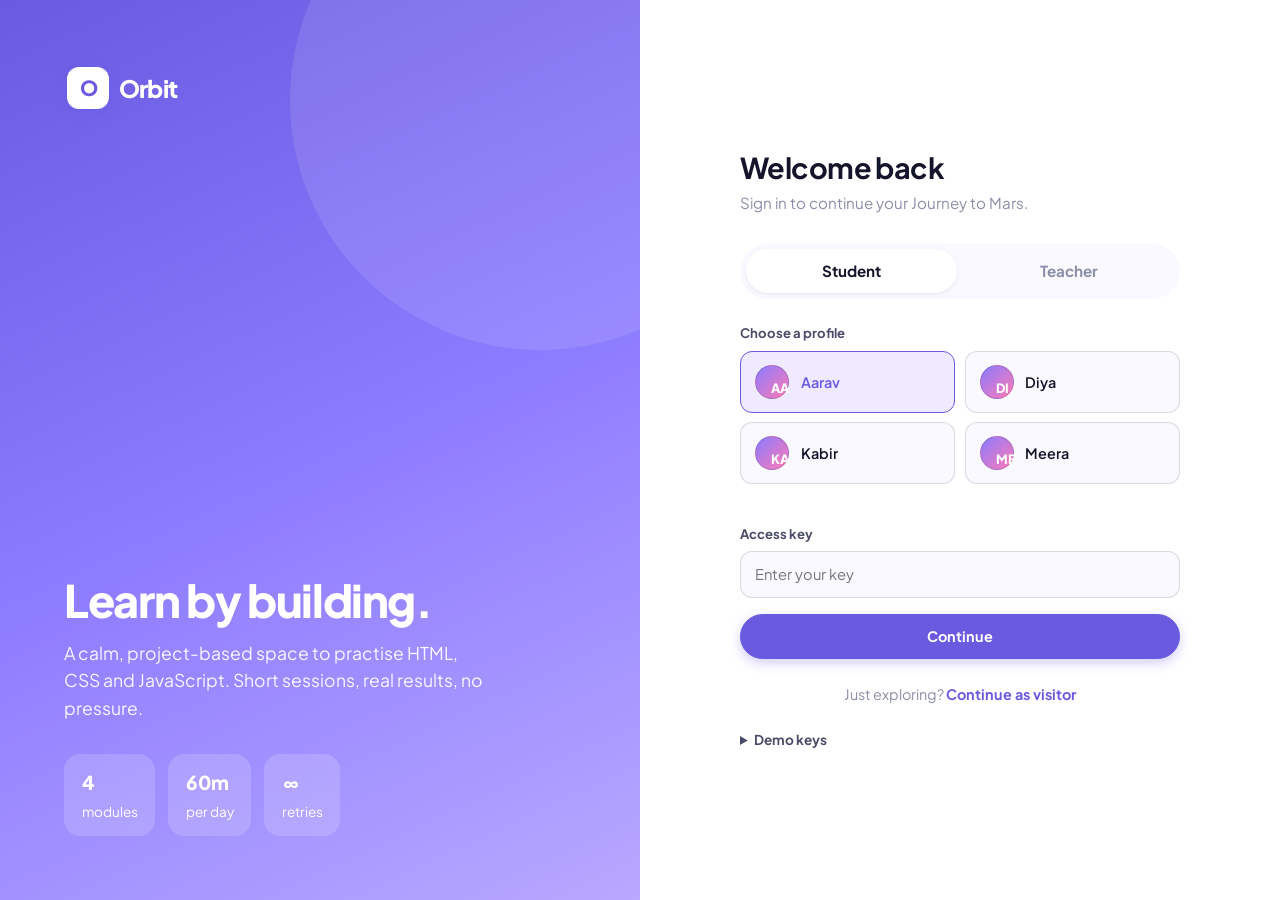
==== index.html @ e73891bc "Initial commit: Orbit learning platform" ====
<!doctype html>
<html lang="en" data-theme="light">
  <head>
    <meta charset="utf-8" />
    <meta name="viewport" content="width=device-width, initial-scale=1" />
    <title>Orbit — Learn &amp; Build Together</title>
    <meta
      name="description"
      content="A calm, project-based space to learn HTML, CSS and JavaScript by building the Journey to Mars page."
    />
    <link rel="preconnect" href="https://fonts.googleapis.com" />
    <link rel="preconnect" href="https://fonts.gstatic.com" crossorigin />
    <link
      href="https://fonts.googleapis.com/css2?family=Plus+Jakarta+Sans:wght@400;500;600;700;800&family=JetBrains+Mono:wght@400;500&display=swap"
      rel="stylesheet"
    />
    <link rel="stylesheet" href="styles.css" />
  </head>
  <body>
    <a class="skip-link" href="#main">Skip to content</a>
    <div id="app"></div>
    <div id="modal-root"></div>
    <div id="toast" class="toast" role="status" aria-live="polite"></div>
    <script src="lessons.js"></script>
    <script src="app.js"></script>
  </body>
</html>
---- styles.css ----
/* =========================================================================
   Orbit — styles.css (Flexbox Layout - Bulletproof)
   ========================================================================= */

:root {
  --bg: #f6f5fb;
  --bg-grad-1: rgba(139, 123, 255, 0.1);
  --bg-grad-2: rgba(53, 214, 196, 0.08);
  --panel: #ffffff;
  --panel-2: #faf9ff;
  --ink: #14152b;
  --ink-soft: #4a4c68;
  --muted: #8b8ea8;
  --line: rgba(20, 21, 43, 0.08);
  --line-2: rgba(20, 21, 43, 0.14);

  --violet: #6a5ae0;
  --violet-2: #8b7bff;
  --violet-soft: #efeaff;
  --teal: #16b3a3;
  --teal-soft: #ddf6f2;
  --pink: #ff7ab6;
  --pink-soft: #ffe4f0;
  --amber: #f5b942;
  --amber-soft: #fff3d8;
  --lime: #c7e45b;
  --lime-soft: #f2fad2;

  --tint-violet: #ece7ff;
  --tint-teal: #d9f6f0;
  --tint-pink: #ffe2ee;
  --tint-amber: #fff0cf;
  --tint-lime: #ecf7c4;

  --radius-lg: 22px;
  --radius: 16px;
  --radius-sm: 12px;
  --radius-pill: 999px;

  --shadow-sm:
    0 1px 2px rgba(20, 21, 43, 0.05), 0 2px 8px rgba(20, 21, 43, 0.04);
  --shadow: 0 6px 20px rgba(20, 21, 43, 0.08), 0 2px 6px rgba(20, 21, 43, 0.04);
  --shadow-lg: 0 24px 48px rgba(20, 21, 43, 0.14);
  --focus: 0 0 0 3px rgba(106, 90, 224, 0.35);

  --font: "Plus Jakarta Sans", system-ui, -apple-system, "Segoe UI", sans-serif;
  --mono: "JetBrains Mono", ui-monospace, Menlo, monospace;
}

[data-theme="dark"] {
  --bg: #0e0f1e;
  --bg-grad-1: rgba(139, 123, 255, 0.12);
  --bg-grad-2: rgba(53, 214, 196, 0.1);
  --panel: #171932;
  --panel-2: #1d1f3d;
  --ink: #f0f1fa;
  --ink-soft: #b8bcd6;
  --muted: #7d81a3;
  --line: rgba(255, 255, 255, 0.08);
  --line-2: rgba(255, 255, 255, 0.14);

  --violet: #8b7bff;
  --violet-2: #a897ff;
  --violet-soft: #2a2658;
  --teal: #35d6c4;
  --teal-soft: #143c37;
  --pink: #ff8fc1;
  --pink-soft: #3d1f33;
  --amber: #ffcc66;
  --amber-soft: #3d3018;
  --lime: #d6ef6a;
  --lime-soft: #2d3a1c;

  --tint-violet: #2a2658;
  --tint-teal: #143c37;
  --tint-pink: #3d1f33;
  --tint-amber: #3d3018;
  --tint-lime: #2d3a1c;

  --shadow-sm: 0 1px 2px rgba(0, 0, 0, 0.25);
  --shadow: 0 8px 24px rgba(0, 0, 0, 0.35);
  --shadow-lg: 0 24px 48px rgba(0, 0, 0, 0.5);
  --focus: 0 0 0 3px rgba(139, 123, 255, 0.45);
}

*,
*::before,
*::after {
  box-sizing: border-box;
}
html,
body {
  height: 100%;
}
body {
  margin: 0;
  font-family: var(--font);
  color: var(--ink);
  background:
    radial-gradient(900px 500px at 0% 0%, var(--bg-grad-1), transparent 60%),
    radial-gradient(
      700px 500px at 100% 100%,
      var(--bg-grad-2),
      transparent 60%
    ),
    var(--bg);
  background-attachment: fixed;
  -webkit-font-smoothing: antialiased;
  font-size: 15px;
  line-height: 1.55;
}
h1,
h2,
h3,
h4 {
  margin: 0;
  letter-spacing: -0.02em;
  line-height: 1.2;
  font-weight: 700;
}
h1 {
  font-size: 1.9rem;
  font-weight: 800;
}
h2 {
  font-size: 1.15rem;
}
h3 {
  font-size: 1rem;
}
p {
  margin: 0;
}
a {
  color: var(--violet);
  text-decoration: none;
}
a:hover {
  text-decoration: underline;
}
button {
  font: inherit;
}
img {
  max-width: 100%;
  display: block;
}
code,
pre {
  font-family: var(--mono);
  font-size: 0.88em;
}

:focus-visible {
  outline: none;
  box-shadow: var(--focus);
  border-radius: 8px;
}
.skip-link {
  position: absolute;
  top: -50px;
  left: 12px;
  padding: 0.5rem 1rem;
  background: var(--panel);
  border-radius: 8px;
  z-index: 200;
}
.skip-link:focus {
  top: 12px;
}

@media (prefers-reduced-motion: reduce) {
  *,
  *::before,
  *::after {
    animation-duration: 0.001ms !important;
    transition-duration: 0.001ms !important;
  }
}

/* ---------------- Layout Core (Flexbox) ---------------- */
.app {
  display: flex;
  height: 100vh;
  width: 100vw;
  overflow: hidden;
}

/* ---------------- Sidebar ---------------- */
.sidebar {
  width: 260px;
  flex-shrink: 0;
  height: 100%;
  padding: 1.4rem 1.2rem;
  background: var(--panel);
  border-right: 1px solid var(--line);
  display: flex;
  flex-direction: column;
  gap: 1.4rem;
  overflow-y: auto;
  z-index: 50;
}
.brand {
  display: flex;
  align-items: center;
  gap: 0.6rem;
  font-weight: 800;
  font-size: 1.25rem;
  letter-spacing: -0.03em;
  color: var(--ink);
  padding: 0.2rem 0.2rem;
}
.brand .logo {
  width: 36px;
  height: 36px;
  border-radius: 12px;
  background: radial-gradient(
    circle at 30% 30%,
    var(--violet-2),
    var(--violet) 70%
  );
  display: grid;
  place-items: center;
  color: #fff;
  font-weight: 800;
  font-size: 1.1rem;
  box-shadow: 0 4px 12px rgba(106, 90, 224, 0.35);
}
.nav {
  display: flex;
  flex-direction: column;
  gap: 0.25rem;
}
.nav a {
  display: flex;
  align-items: center;
  gap: 0.75rem;
  padding: 0.65rem 0.85rem;
  border-radius: var(--radius-sm);
  color: var(--ink-soft);
  font-weight: 600;
  font-size: 0.95rem;
  text-decoration: none;
  transition:
    background 0.12s ease,
    color 0.12s ease;
}
.nav a:hover {
  background: var(--panel-2);
  color: var(--ink);
  text-decoration: none;
}
.nav a[aria-current="page"] {
  background: var(--violet-soft);
  color: var(--violet);
  font-weight: 700;
}
.nav a .ico {
  width: 20px;
  height: 20px;
  flex: none;
  display: grid;
  place-items: center;
}
.nav a .ico svg {
  width: 20px;
  height: 20px;
  stroke: currentColor;
  fill: none;
  stroke-width: 1.8;
  stroke-linecap: round;
  stroke-linejoin: round;
}

.side-spacer {
  flex: 1;
}

.side-promo {
  background: linear-gradient(155deg, var(--violet) 0%, var(--violet-2) 100%);
  color: #fff;
  border-radius: var(--radius);
  padding: 1.1rem;
  position: relative;
  overflow: hidden;
}
.side-promo::after {
  content: "";
  position: absolute;
  right: -30px;
  bottom: -30px;
  width: 120px;
  height: 120px;
  border-radius: 50%;
  background: rgba(255, 255, 255, 0.14);
}
.side-promo h4 {
  font-size: 0.95rem;
  margin-bottom: 0.3rem;
}
.side-promo p {
  font-size: 0.78rem;
  opacity: 0.85;
  line-height: 1.4;
}
.side-promo button {
  margin-top: 0.8rem;
  width: 100%;
  background: #fff;
  color: var(--violet);
  border: 0;
  border-radius: var(--radius-pill);
  padding: 0.55rem;
  font-weight: 700;
  font-size: 0.85rem;
  cursor: pointer;
  position: relative;
  z-index: 1;
}
.side-promo button:hover {
  background: var(--bg);
}

.side-user {
  display: flex;
  align-items: center;
  gap: 0.7rem;
  padding: 0.6rem;
  border-radius: var(--radius-sm);
  background: var(--panel-2);
}
.side-user .avatar {
  width: 36px;
  height: 36px;
  border-radius: 50%;
  background: linear-gradient(135deg, var(--violet-2), var(--pink));
  color: #fff;
  font-weight: 800;
  font-size: 0.85rem;
  display: grid;
  place-items: center;
  flex: none;
}
.side-user .meta {
  min-width: 0;
  flex: 1;
}
.side-user .name {
  font-weight: 700;
  font-size: 0.9rem;
  white-space: nowrap;
  overflow: hidden;
  text-overflow: ellipsis;
}
.side-user .role {
  font-size: 0.75rem;
  color: var(--muted);
  text-transform: capitalize;
}
.side-user .signout {
  background: transparent;
  border: 0;
  color: var(--muted);
  cursor: pointer;
  font-size: 0.9rem;
  padding: 0.2rem;
}
.side-user .signout:hover {
  color: var(--ink);
}

/* ---------------- Main Content ---------------- */
.main {
  flex: 1;
  min-width: 0;
  height: 100%;
  overflow-y: auto;
  padding: 1.6rem 2rem 3rem;
}
.main-inner {
  max-width: 1180px;
  margin: 0 auto;
  width: 100%;
}

.topbar {
  display: flex;
  align-items: center;
  gap: 0.8rem;
  margin-bottom: 1.8rem;
}
.mobile-toggle {
  display: none;
}
.search {
  flex: 1;
  max-width: 420px;
  background: var(--panel);
  border: 1px solid var(--line);
  border-radius: var(--radius-pill);
  padding: 0.6rem 1.1rem;
  display: flex;
  align-items: center;
  gap: 0.5rem;
  color: var(--muted);
  font-size: 0.88rem;
  box-shadow: var(--shadow-sm);
}
.search svg {
  width: 16px;
  height: 16px;
  stroke: currentColor;
  fill: none;
  stroke-width: 2;
}
.search input {
  flex: 1;
  background: transparent;
  border: 0;
  color: var(--ink);
  font: inherit;
  outline: none;
}
.top-actions {
  display: flex;
  align-items: center;
  gap: 0.5rem;
  margin-left: auto;
}

.icon-btn {
  width: 40px;
  height: 40px;
  border-radius: 12px;
  border: 1px solid var(--line);
  background: var(--panel);
  display: grid;
  place-items: center;
  cursor: pointer;
  color: var(--ink-soft);
  box-shadow: var(--shadow-sm);
}
.icon-btn:hover {
  border-color: var(--line-2);
  color: var(--ink);
}
.icon-btn svg {
  width: 18px;
  height: 18px;
  stroke: currentColor;
  fill: none;
  stroke-width: 1.8;
  stroke-linecap: round;
  stroke-linejoin: round;
}

.greeting {
  margin-bottom: 1.8rem;
}
.greeting h1 {
  font-size: 2rem;
}
.greeting p {
  color: var(--muted);
  font-size: 0.95rem;
  margin-top: 0.3rem;
}
.greeting .wave {
  display: inline-block;
}

/* ---------------- UI Components ---------------- */
.stats-row {
  display: grid;
  grid-template-columns: repeat(4, 1fr);
  gap: 1rem;
  margin-bottom: 1.8rem;
}
.stat {
  background: var(--panel);
  border: 1px solid var(--line);
  border-radius: var(--radius);
  padding: 1rem 1.1rem;
  display: flex;
  align-items: center;
  gap: 0.9rem;
  box-shadow: var(--shadow-sm);
}
.stat .ico {
  width: 46px;
  height: 46px;
  border-radius: 14px;
  flex: none;
  display: grid;
  place-items: center;
}
.stat .ico svg {
  width: 22px;
  height: 22px;
  stroke: currentColor;
  fill: none;
  stroke-width: 1.8;
  stroke-linecap: round;
  stroke-linejoin: round;
}
.stat .ico.violet {
  background: var(--tint-violet);
  color: var(--violet);
}
.stat .ico.teal {
  background: var(--tint-teal);
  color: var(--teal);
}
.stat .ico.pink {
  background: var(--tint-pink);
  color: var(--pink);
}
.stat .ico.amber {
  background: var(--tint-amber);
  color: var(--amber);
}
.stat .num {
  font-weight: 800;
  font-size: 1.45rem;
  letter-spacing: -0.02em;
  line-height: 1.2;
}
.stat .lbl {
  font-size: 0.8rem;
  color: var(--muted);
  font-weight: 500;
}

.hero-grid {
  display: grid;
  grid-template-columns: 1.5fr 1fr;
  gap: 1.2rem;
  margin-bottom: 1.8rem;
}
.hero {
  background: linear-gradient(
    135deg,
    var(--violet) 0%,
    #8b7bff 55%,
    #b8a8ff 100%
  );
  color: #fff;
  border-radius: var(--radius-lg);
  padding: 1.8rem;
  position: relative;
  overflow: hidden;
  display: flex;
  flex-direction: column;
  gap: 1rem;
  min-height: 230px;
  box-shadow: var(--shadow);
}
.hero::before {
  content: "";
  position: absolute;
  right: -60px;
  top: -60px;
  width: 240px;
  height: 240px;
  border-radius: 50%;
  background: rgba(255, 255, 255, 0.1);
}
.hero::after {
  content: "";
  position: absolute;
  right: 20px;
  bottom: -40px;
  width: 160px;
  height: 160px;
  border-radius: 50%;
  background: rgba(255, 255, 255, 0.08);
}
.hero .tag {
  display: inline-flex;
  align-items: center;
  gap: 0.4rem;
  background: rgba(255, 255, 255, 0.18);
  backdrop-filter: blur(6px);
  padding: 0.35rem 0.8rem;
  border-radius: var(--radius-pill);
  font-size: 0.75rem;
  font-weight: 700;
  width: fit-content;
}
.hero h2 {
  font-size: 1.6rem;
  font-weight: 800;
  color: #fff;
  max-width: 380px;
}
.hero p {
  font-size: 0.95rem;
  opacity: 0.9;
  max-width: 380px;
}
.hero .progress-line {
  height: 8px;
  border-radius: var(--radius-pill);
  background: rgba(255, 255, 255, 0.22);
  overflow: hidden;
  max-width: 320px;
}
.hero .progress-line span {
  display: block;
  height: 100%;
  background: #fff;
  border-radius: inherit;
}
.hero .hero-cta {
  margin-top: auto;
  display: inline-flex;
  align-items: center;
  gap: 0.5rem;
  background: #fff;
  color: var(--violet);
  padding: 0.7rem 1.2rem;
  border-radius: var(--radius-pill);
  font-weight: 700;
  font-size: 0.9rem;
  text-decoration: none;
  width: fit-content;
  box-shadow: 0 8px 20px rgba(0, 0, 0, 0.15);
}
.hero .hero-cta:hover {
  text-decoration: none;
  transform: translateY(-1px);
}
.hero .hero-cta svg {
  width: 16px;
  height: 16px;
  stroke: currentColor;
  fill: none;
  stroke-width: 2.2;
  stroke-linecap: round;
  stroke-linejoin: round;
}

.hero-side {
  background: var(--panel);
  border: 1px solid var(--line);
  border-radius: var(--radius-lg);
  padding: 1.4rem;
  display: flex;
  flex-direction: column;
  gap: 1rem;
  box-shadow: var(--shadow-sm);
}
.hero-side h3 {
  font-size: 0.95rem;
  color: var(--ink-soft);
  font-weight: 700;
}
.streak-card {
  background: linear-gradient(135deg, var(--tint-amber), var(--amber-soft));
  border-radius: var(--radius);
  padding: 1.1rem;
  display: flex;
  align-items: center;
  gap: 1rem;
}
.streak-card .big {
  font-size: 2.2rem;
  font-weight: 800;
  color: var(--amber);
  line-height: 1;
  letter-spacing: -0.03em;
}
.streak-card .meta {
  font-size: 0.85rem;
  color: var(--ink-soft);
  line-height: 1.4;
}
.streak-card .meta strong {
  color: var(--ink);
  display: block;
  font-size: 0.95rem;
}
.week-dots {
  display: flex;
  gap: 0.4rem;
  margin-top: 0.6rem;
}
.week-dots span {
  width: 24px;
  height: 24px;
  border-radius: 50%;
  background: rgba(0, 0, 0, 0.06);
  display: grid;
  place-items: center;
  font-size: 0.7rem;
  color: var(--ink-soft);
  font-weight: 700;
}
.week-dots span.on {
  background: var(--amber);
  color: #fff;
}

.mini-badges {
  display: flex;
  flex-wrap: wrap;
  gap: 0.4rem;
}
.mini-badge {
  width: 40px;
  height: 40px;
  border-radius: 12px;
  display: grid;
  place-items: center;
  background: var(--panel-2);
  border: 1px solid var(--line);
  font-size: 1rem;
}
.mini-badge.earned {
  background: var(--tint-teal);
  border-color: transparent;
}

/* ---------------- Cards & Grids ---------------- */
.section-head {
  display: flex;
  align-items: center;
  justify-content: space-between;
  gap: 1rem;
  margin: 1.8rem 0 1rem;
}
.section-head h2 {
  font-size: 1.25rem;
}
.section-head .see-all {
  font-size: 0.85rem;
  font-weight: 700;
  color: var(--violet);
  display: inline-flex;
  align-items: center;
  gap: 0.3rem;
}
.section-head .see-all svg {
  width: 14px;
  height: 14px;
  stroke: currentColor;
  fill: none;
  stroke-width: 2.2;
  stroke-linecap: round;
  stroke-linejoin: round;
}

.course-grid {
  display: grid;
  grid-template-columns: repeat(auto-fill, minmax(280px, 1fr));
  gap: 1.2rem;
}
.course-card {
  background: var(--panel);
  border: 1px solid var(--line);
  border-radius: var(--radius-lg);
  overflow: hidden;
  display: flex;
  flex-direction: column;
  box-shadow: var(--shadow-sm);
  transition:
    transform 0.15s ease,
    box-shadow 0.15s ease;
}
.course-card:hover {
  transform: translateY(-3px);
  box-shadow: var(--shadow);
}
.course-card .cover {
  height: 130px;
  position: relative;
  display: flex;
  align-items: flex-start;
  justify-content: space-between;
  padding: 1rem 1.2rem;
  overflow: hidden;
}
.course-card .cover::before {
  content: "";
  position: absolute;
  right: -40px;
  bottom: -40px;
  width: 140px;
  height: 140px;
  border-radius: 50%;
  background: rgba(255, 255, 255, 0.35);
}
.course-card .cover .tag {
  font-size: 0.75rem;
  font-weight: 700;
  padding: 0.3rem 0.7rem;
  background: rgba(255, 255, 255, 0.85);
  color: var(--ink);
  border-radius: var(--radius-pill);
  z-index: 1;
}
.course-card .cover .status-pill {
  z-index: 1;
  font-size: 0.75rem;
  font-weight: 700;
  padding: 0.3rem 0.7rem;
  border-radius: var(--radius-pill);
  background: rgba(255, 255, 255, 0.9);
  color: var(--ink);
}
.course-card .cover .status-pill.done {
  background: var(--teal);
  color: #fff;
}
.course-card .cover .status-pill.progress {
  background: var(--violet);
  color: #fff;
}
.course-card .cover .icon {
  position: absolute;
  right: 16px;
  top: 16px;
  font-size: 2.2rem;
  z-index: 1;
}
.course-card .body {
  padding: 1.2rem;
  display: flex;
  flex-direction: column;
  gap: 0.8rem;
  flex: 1;
}
.course-card h3 {
  font-size: 1.1rem;
}
.course-card .desc {
  font-size: 0.85rem;
  color: var(--muted);
  line-height: 1.5;
  flex: 1;
}
.course-card .bar {
  height: 8px;
  border-radius: var(--radius-pill);
  background: var(--line);
  overflow: hidden;
}
.course-card .bar span {
  display: block;
  height: 100%;
  border-radius: inherit;
  background: var(--violet);
}
.course-card .foot {
  display: flex;
  align-items: center;
  justify-content: space-between;
  font-size: 0.82rem;
  color: var(--muted);
  margin-top: auto;
}
.course-card .foot .btn-link {
  color: var(--violet);
  font-weight: 700;
  text-decoration: none;
  display: inline-flex;
  align-items: center;
  gap: 0.3rem;
}
.course-card .foot .btn-link svg {
  width: 14px;
  height: 14px;
  stroke: currentColor;
  fill: none;
  stroke-width: 2.2;
  stroke-linecap: round;
  stroke-linejoin: round;
}

.tint-violet {
  background: linear-gradient(135deg, var(--tint-violet), #d8cdff);
}
.tint-teal {
  background: linear-gradient(135deg, var(--tint-teal), #b6ecdf);
}
.tint-pink {
  background: linear-gradient(135deg, var(--tint-pink), #ffc9dd);
}
.tint-amber {
  background: linear-gradient(135deg, var(--tint-amber), #ffe1a0);
}
.tint-lime {
  background: linear-gradient(135deg, var(--tint-lime), #d9ed9c);
}

/* ---------------- UI Bits ---------------- */
.chip {
  display: inline-flex;
  align-items: center;
  gap: 0.3rem;
  font-size: 0.75rem;
  font-weight: 700;
  padding: 0.35rem 0.7rem;
  border-radius: var(--radius-pill);
  background: var(--panel-2);
  color: var(--ink-soft);
  border: 1px solid var(--line);
}
.chip.done {
  background: var(--teal-soft);
  color: var(--teal);
  border-color: transparent;
}
.chip.prog {
  background: var(--violet-soft);
  color: var(--violet);
  border-color: transparent;
}
.chip.draft {
  background: var(--amber-soft);
  color: #9a6a00;
  border-color: transparent;
}
[data-theme="dark"] .chip.draft {
  color: var(--amber);
}
.chip.warn {
  background: var(--pink-soft);
  color: var(--pink);
  border-color: transparent;
}

.panel {
  background: var(--panel);
  border: 1px solid var(--line);
  border-radius: var(--radius-lg);
  padding: 1.4rem;
  box-shadow: var(--shadow-sm);
}
.panel + .panel {
  margin-top: 1.2rem;
}
.panel-head {
  display: flex;
  align-items: center;
  justify-content: space-between;
  gap: 1rem;
  margin-bottom: 1.2rem;
  flex-wrap: wrap;
}
.panel-head h2 {
  font-size: 1.15rem;
}

/* ---------------- Buttons ---------------- */
.btn {
  font: inherit;
  font-weight: 700;
  font-size: 0.9rem;
  display: inline-flex;
  align-items: center;
  justify-content: center;
  gap: 0.45rem;
  padding: 0.65rem 1.1rem;
  border-radius: var(--radius-pill);
  border: 1px solid var(--line-2);
  background: var(--panel);
  color: var(--ink);
  cursor: pointer;
  text-decoration: none;
  transition:
    transform 0.1s ease,
    background 0.12s ease,
    border-color 0.12s ease;
}
.btn:hover {
  border-color: var(--violet);
  color: var(--violet);
  text-decoration: none;
}
.btn:active {
  transform: translateY(1px);
}
.btn.primary {
  background: var(--violet);
  border-color: var(--violet);
  color: #fff;
  box-shadow: 0 4px 12px rgba(106, 90, 224, 0.3);
}
.btn.primary:hover {
  background: var(--violet-2);
  border-color: var(--violet-2);
  color: #fff;
}
.btn.teal {
  background: var(--teal);
  border-color: var(--teal);
  color: #fff;
}
.btn.teal:hover {
  background: #14a396;
  color: #fff;
}
.btn.ghost {
  background: transparent;
  border-color: transparent;
}
.btn.ghost:hover {
  background: var(--panel-2);
  color: var(--ink);
}
.btn.danger {
  color: var(--pink);
  border-color: var(--pink);
  background: transparent;
}
.btn.danger:hover {
  background: var(--pink-soft);
  color: var(--pink);
}
.btn.sm {
  padding: 0.45rem 0.9rem;
  font-size: 0.82rem;
}
.btn.block {
  width: 100%;
}
.btn:disabled {
  opacity: 0.5;
  cursor: not-allowed;
}
.btn.icon-only {
  padding: 0.55rem;
  width: 38px;
  height: 38px;
}
.btn.icon-only svg {
  width: 16px;
  height: 16px;
  stroke: currentColor;
  fill: none;
  stroke-width: 2;
  stroke-linecap: round;
  stroke-linejoin: round;
}

/* ---------------- Forms ---------------- */
.field {
  display: block;
  margin-bottom: 1rem;
}
.field > span,
.field > legend {
  display: block;
  font-size: 0.82rem;
  font-weight: 700;
  color: var(--ink-soft);
  margin-bottom: 0.4rem;
}
input[type="text"],
input[type="url"],
input[type="password"],
input[type="number"],
textarea,
select {
  font: inherit;
  font-size: 0.92rem;
  width: 100%;
  padding: 0.7rem 0.9rem;
  color: var(--ink);
  background: var(--panel-2);
  border: 1px solid var(--line-2);
  border-radius: var(--radius-sm);
  transition:
    border-color 0.12s ease,
    box-shadow 0.12s ease;
}
input:focus,
textarea:focus,
select:focus {
  outline: none;
  border-color: var(--violet);
  box-shadow: 0 0 0 3px rgba(106, 90, 224, 0.15);
}
textarea {
  resize: vertical;
  min-height: 100px;
  line-height: 1.55;
}
fieldset {
  border: 1px solid var(--line);
  border-radius: var(--radius-sm);
  padding: 1rem;
  margin: 0 0 1.2rem;
}
fieldset legend {
  padding: 0 0.4rem;
  font-size: 0.82rem;
  font-weight: 700;
  color: var(--ink-soft);
}
.check {
  display: flex;
  align-items: flex-start;
  gap: 0.6rem;
  font-size: 0.9rem;
  padding: 0.35rem 0;
  cursor: pointer;
}
.check input {
  margin-top: 0.25rem;
  accent-color: var(--violet);
  width: 16px;
  height: 16px;
  flex: none;
}
.form-grid {
  display: grid;
  grid-template-columns: repeat(auto-fit, minmax(220px, 1fr));
  gap: 0 1.2rem;
}
.hint {
  font-size: 0.82rem;
  color: var(--muted);
}

/* ---------------- Login ---------------- */
.login-shell {
  min-height: 100vh;
  display: grid;
  grid-template-columns: 1fr 1fr;
}
.login-visual {
  background: linear-gradient(
    155deg,
    var(--violet) 0%,
    #8b7bff 50%,
    #b8a8ff 100%
  );
  color: #fff;
  padding: 4rem;
  position: relative;
  overflow: hidden;
  display: flex;
  flex-direction: column;
  justify-content: space-between;
}
.login-visual::before {
  content: "";
  position: absolute;
  width: 500px;
  height: 500px;
  border-radius: 50%;
  background: rgba(255, 255, 255, 0.1);
  right: -150px;
  top: -150px;
}
.login-visual .brand {
  font-size: 1.5rem;
  color: #fff;
  position: relative;
  z-index: 1;
}
.login-visual .brand .logo {
  background: #fff;
  color: var(--violet);
  width: 42px;
  height: 42px;
  font-size: 1.3rem;
}
.login-visual h1 {
  font-size: 2.8rem;
  font-weight: 800;
  letter-spacing: -0.03em;
  position: relative;
  z-index: 1;
  margin-top: auto;
  line-height: 1.1;
}
.login-visual p {
  font-size: 1.1rem;
  opacity: 0.92;
  max-width: 420px;
  position: relative;
  z-index: 1;
  margin-top: 1rem;
}
.login-visual .float-stats {
  display: flex;
  gap: 0.8rem;
  margin-top: 2rem;
  position: relative;
  z-index: 1;
}
.login-visual .float-stat {
  background: rgba(255, 255, 255, 0.16);
  backdrop-filter: blur(6px);
  border-radius: 16px;
  padding: 0.9rem 1.1rem;
  font-size: 0.85rem;
  display: flex;
  flex-direction: column;
  gap: 0.15rem;
}
.login-visual .float-stat strong {
  font-size: 1.2rem;
  font-weight: 800;
}

.login-panel {
  padding: 4rem 2rem;
  display: flex;
  flex-direction: column;
  justify-content: center;
  background: var(--panel);
  overflow-y: auto;
}
.login-card {
  width: 100%;
  max-width: 440px;
  margin: 0 auto;
}
.login-card h2 {
  font-size: 1.8rem;
}
.login-card > p {
  color: var(--muted);
  margin: 0.4rem 0 1.8rem;
  font-size: 0.95rem;
}

.role-tabs {
  display: flex;
  gap: 0.4rem;
  padding: 0.35rem;
  background: var(--panel-2);
  border-radius: var(--radius-pill);
  margin-bottom: 1.5rem;
}
.role-tabs button {
  flex: 1;
  padding: 0.65rem;
  border: 0;
  background: transparent;
  border-radius: var(--radius-pill);
  cursor: pointer;
  font-weight: 700;
  font-size: 0.95rem;
  color: var(--muted);
}
.role-tabs button[aria-selected="true"] {
  background: var(--panel);
  color: var(--ink);
  box-shadow: var(--shadow-sm);
}

.profile-list {
  display: grid;
  grid-template-columns: repeat(2, 1fr);
  gap: 0.6rem;
  margin-bottom: 1.5rem;
}
.profile-option {
  position: relative;
}
.profile-option input {
  position: absolute;
  opacity: 0;
  inset: 0;
  cursor: pointer;
}
.profile-option span {
  display: flex;
  align-items: center;
  gap: 0.7rem;
  padding: 0.8rem 0.9rem;
  border-radius: var(--radius-sm);
  border: 1px solid var(--line-2);
  background: var(--panel-2);
  font-size: 0.9rem;
  font-weight: 600;
  transition:
    border-color 0.12s ease,
    background 0.12s ease;
}
.profile-option span .av {
  width: 34px;
  height: 34px;
  border-radius: 50%;
  flex: none;
  display: grid;
  place-items: center;
  font-weight: 800;
  font-size: 0.8rem;
  color: #fff;
  background: linear-gradient(135deg, var(--violet-2), var(--pink));
}
.profile-option input:checked + span {
  border-color: var(--violet);
  background: var(--violet-soft);
  color: var(--violet);
}
.profile-option input:focus-visible + span {
  box-shadow: var(--focus);
}

.login-foot {
  text-align: center;
  margin-top: 1.5rem;
  font-size: 0.9rem;
  color: var(--muted);
}
.login-foot a {
  font-weight: 700;
}

.demo-keys {
  margin-top: 1.5rem;
  font-size: 0.85rem;
}
.demo-keys summary {
  cursor: pointer;
  font-weight: 700;
  color: var(--ink-soft);
}
.demo-keys ul {
  margin: 0.6rem 0 0;
  padding-left: 1.2rem;
  color: var(--muted);
  line-height: 1.8;
}
.demo-keys code {
  color: var(--violet);
  background: var(--violet-soft);
  padding: 0.15rem 0.4rem;
  border-radius: 6px;
  font-size: 0.85rem;
}

/* ---------------- Lesson Page ---------------- */
.lesson-header {
  background: linear-gradient(135deg, var(--tint-violet), #e0d6ff);
  border-radius: var(--radius-lg);
  padding: 2rem;
  margin-bottom: 1.8rem;
  position: relative;
  overflow: hidden;
}
[data-theme="dark"] .lesson-header {
  background: linear-gradient(135deg, var(--violet-soft), var(--tint-violet));
}
.lesson-header::after {
  content: "";
  position: absolute;
  right: -50px;
  top: -50px;
  width: 200px;
  height: 200px;
  border-radius: 50%;
  background: rgba(255, 255, 255, 0.3);
  pointer-events: none;
}
.lesson-header .crumb {
  font-size: 0.88rem;
  color: var(--ink-soft);
  margin-bottom: 0.6rem;
  position: relative;
  z-index: 1;
}
.lesson-header .crumb a {
  color: var(--ink-soft);
  font-weight: 600;
}
.lesson-header h1 {
  font-size: 2rem;
  color: var(--ink);
  position: relative;
  z-index: 1;
}
.lesson-header .goal {
  color: var(--ink-soft);
  margin-top: 0.5rem;
  font-size: 1.05rem;
  position: relative;
  z-index: 1;
}
.lesson-header .lesson-meta {
  display: flex;
  gap: 0.6rem;
  flex-wrap: wrap;
  margin-top: 1.2rem;
  position: relative;
  z-index: 1;
}

.lesson-grid {
  display: grid;
  grid-template-columns: 1fr 340px;
  gap: 1.4rem;
  align-items: start;
}
.lesson-step {
  background: var(--panel);
  border: 1px solid var(--line);
  border-radius: var(--radius);
  padding: 1.5rem;
  box-shadow: var(--shadow-sm);
}
.lesson-step + .lesson-step {
  margin-top: 1.2rem;
}
.lesson-step .step-head {
  display: flex;
  align-items: center;
  gap: 0.8rem;
  margin-bottom: 1rem;
}
.lesson-step .step-num {
  width: 32px;
  height: 32px;
  border-radius: 10px;
  flex: none;
  display: grid;
  place-items: center;
  font-size: 0.85rem;
  font-weight: 800;
  background: var(--violet-soft);
  color: var(--violet);
}
.lesson-step h2 {
  font-size: 1.15rem;
}
.lesson-step p {
  color: var(--ink-soft);
  line-height: 1.65;
  margin-bottom: 1rem;
  font-size: 0.95rem;
}
.lesson-step p:last-child {
  margin-bottom: 0;
}

.resource-card {
  display: flex;
  align-items: flex-start;
  gap: 1rem;
  padding: 1rem;
  border-radius: var(--radius-sm);
  background: var(--panel-2);
  border: 1px solid var(--line);
  margin-bottom: 0.8rem;
}
.resource-card:last-child {
  margin-bottom: 0;
}
.resource-card .ico {
  width: 38px;
  height: 38px;
  border-radius: 10px;
  flex: none;
  display: grid;
  place-items: center;
  background: var(--tint-violet);
  color: var(--violet);
}
[data-theme="dark"] .resource-card .ico {
  background: var(--violet-soft);
}
.resource-card .ico svg {
  width: 18px;
  height: 18px;
  stroke: currentColor;
  fill: none;
  stroke-width: 1.8;
  stroke-linecap: round;
  stroke-linejoin: round;
}
.resource-card .meta {
  min-width: 0;
}
.resource-card .r-title {
  font-weight: 700;
  font-size: 0.95rem;
  color: var(--ink);
}
.resource-card .r-desc {
  font-size: 0.88rem;
  color: var(--muted);
  margin-top: 0.2rem;
}
.resource-card pre {
  background: var(--panel);
  border: 1px solid var(--line);
  border-radius: 8px;
  padding: 0.8rem;
  margin-top: 0.6rem;
  overflow-x: auto;
  font-size: 0.82rem;
}

.side-card {
  background: var(--panel);
  border: 1px solid var(--line);
  border-radius: var(--radius);
  padding: 1.3rem;
  box-shadow: var(--shadow-sm);
}
.side-card + .side-card {
  margin-top: 1.2rem;
}
.side-card h3 {
  font-size: 1rem;
  margin-bottom: 0.8rem;
}
.checklist-item {
  display: flex;
  align-items: flex-start;
  gap: 0.6rem;
  padding: 0.6rem 0.7rem;
  border-radius: 8px;
  font-size: 0.88rem;
  cursor: pointer;
  transition: background 0.12s ease;
}
.checklist-item:hover {
  background: var(--panel-2);
}
.checklist-item input {
  margin-top: 0.2rem;
  accent-color: var(--teal);
  width: 16px;
  height: 16px;
  flex: none;
}
.checklist-item.checked {
  color: var(--muted);
  text-decoration: line-through;
}

.session-list {
  list-style: none;
  padding: 0;
  margin: 0;
  display: grid;
  gap: 0.5rem;
}
.session-list li {
  display: flex;
  justify-content: space-between;
  align-items: center;
  padding: 0.7rem 0.8rem;
  border-radius: 10px;
  background: var(--panel-2);
  font-size: 0.88rem;
}
.session-list .num {
  width: 24px;
  height: 24px;
  border-radius: 50%;
  flex: none;
  display: grid;
  place-items: center;
  background: var(--violet-soft);
  color: var(--violet);
  font-size: 0.72rem;
  font-weight: 800;
}
.session-list .left {
  display: flex;
  align-items: center;
  gap: 0.6rem;
}
.session-list .mins {
  color: var(--muted);
  font-size: 0.8rem;
}

.quiz-q {
  border-top: 1px solid var(--line);
  padding-top: 1.2rem;
  margin-top: 1.2rem;
}
.quiz-q:first-of-type {
  border-top: 0;
  padding-top: 0;
  margin-top: 0;
}
.quiz-q .qp {
  font-weight: 700;
  margin-bottom: 0.6rem;
}
.quiz-q .opt {
  display: flex;
  gap: 0.6rem;
  align-items: flex-start;
  padding: 0.55rem 0.7rem;
  border-radius: 8px;
  cursor: pointer;
  font-size: 0.92rem;
}
.quiz-q .opt:hover {
  background: var(--panel-2);
}
.quiz-q input {
  accent-color: var(--violet);
  margin-top: 0.25rem;
}

.quiz-result {
  border-radius: var(--radius-sm);
  padding: 1rem 1.2rem;
  margin-top: 1.2rem;
  border: 1px solid var(--line-2);
  background: var(--panel-2);
  font-size: 0.95rem;
}
.quiz-result.good {
  border-color: var(--teal);
  background: var(--teal-soft);
  color: var(--teal);
}
.quiz-result.mixed {
  border-color: var(--amber);
  background: var(--amber-soft);
  color: #8a5f00;
}
[data-theme="dark"] .quiz-result.mixed {
  color: var(--amber);
}
.feedback-row {
  display: flex;
  gap: 0.6rem;
  flex-wrap: wrap;
  margin-top: 0.8rem;
}

/* ---------------- Playground ---------------- */
.playground {
  display: flex;
  flex-direction: column;
  gap: 1rem;
}
.pg-tabs {
  display: flex;
  gap: 0.3rem;
  padding: 0.3rem;
  background: var(--panel-2);
  border-radius: var(--radius-pill);
  width: fit-content;
}
.pg-tabs button {
  padding: 0.45rem 1rem;
  border: 0;
  background: transparent;
  border-radius: var(--radius-pill);
  cursor: pointer;
  font-weight: 700;
  font-size: 0.85rem;
  color: var(--muted);
}
.pg-tabs button[aria-selected="true"] {
  background: var(--panel);
  color: var(--ink);
  box-shadow: var(--shadow-sm);
}
.pg-code {
  width: 100%;
}
.pg-code textarea {
  font-family: var(--mono);
  font-size: 0.85rem;
  line-height: 1.55;
  min-height: 140px;
  background: var(--panel-2);
  white-space: pre;
  tab-size: 2;
  border-radius: var(--radius-sm);
}
.pg-actions {
  display: flex;
  gap: 0.6rem;
  flex-wrap: wrap;
  margin-top: 0.5rem;
}
.pg-preview {
  border: 1px solid var(--line-2);
  border-radius: var(--radius-sm);
  overflow: hidden;
  background: #fff;
}
.pg-preview iframe {
  width: 100%;
  height: 280px;
  border: 0;
  display: block;
  background: #fff;
}
.pg-out {
  font-family: var(--mono);
  font-size: 0.85rem;
  line-height: 1.6;
  background: var(--panel-2);
  border: 1px solid var(--line);
  border-radius: var(--radius-sm);
  padding: 0.9rem 1rem;
  min-height: 80px;
  max-height: 220px;
  overflow: auto;
  white-space: pre-wrap;
  word-break: break-word;
  color: var(--ink-soft);
  margin: 0;
}
.pg-out .err {
  color: var(--pink);
}
.pg-note {
  display: flex;
  gap: 0.7rem;
  align-items: flex-start;
  background: var(--amber-soft);
  color: var(--ink-soft);
  border-radius: var(--radius-sm);
  padding: 0.9rem 1rem;
  font-size: 0.85rem;
  line-height: 1.5;
}
[data-theme="dark"] .pg-note {
  color: var(--ink);
}
.pg-note svg {
  width: 18px;
  height: 18px;
  stroke: var(--amber);
  fill: none;
  stroke-width: 2;
  flex: none;
  margin-top: 0.1rem;
}

/* ---------------- Terminal ---------------- */
.term {
  background: #0d0e1e;
  border-radius: var(--radius);
  overflow: hidden;
  border: 1px solid #1e2040;
  font-family: var(--mono);
  font-size: 0.88rem;
}
.term-out {
  padding: 1.2rem 1.4rem;
  height: 360px;
  overflow: auto;
  white-space: pre-wrap;
  word-break: break-word;
  color: #c8d3f5;
  line-height: 1.6;
}
.term-out .prompt {
  color: var(--teal);
}
.term-out .cmd {
  color: #fff;
}
.term-out .err {
  color: #ff7b8f;
}
.term-in {
  display: flex;
  align-items: center;
  gap: 0.6rem;
  border-top: 1px solid #1e2040;
  padding: 0.8rem 1.4rem;
  background: #080a16;
}
.term-in span {
  color: var(--teal);
}
.term-in input {
  font-family: var(--mono);
  font-size: 0.88rem;
  background: transparent;
  border: 0;
  color: #e6ecff;
  outline: none;
  flex: 1;
  padding: 0.2rem 0;
}

/* ---------------- Timer ---------------- */
.timer-card {
  background: linear-gradient(135deg, var(--tint-violet), var(--tint-teal));
  border-radius: var(--radius-lg);
  padding: 2.5rem;
  text-align: center;
  position: relative;
  overflow: hidden;
}
[data-theme="dark"] .timer-card {
  background: linear-gradient(135deg, var(--violet-soft), var(--teal-soft));
}
.timer-display {
  font-family: var(--mono);
  font-size: clamp(3rem, 7vw, 4.2rem);
  font-weight: 500;
  letter-spacing: 0.04em;
  margin-bottom: 0.4rem;
  color: var(--ink);
  line-height: 1;
}
.timer-label {
  font-size: 0.9rem;
  color: var(--ink-soft);
  font-weight: 600;
  margin-bottom: 1.5rem;
}
.timer-actions {
  display: flex;
  gap: 0.8rem;
  justify-content: center;
  flex-wrap: wrap;
}

/* ---------------- Tables & Module Rows ---------------- */
.table-wrap {
  overflow-x: auto;
  border: 1px solid var(--line);
  border-radius: var(--radius-sm);
}
table {
  width: 100%;
  border-collapse: collapse;
  font-size: 0.9rem;
  min-width: 600px;
}
th,
td {
  text-align: left;
  padding: 0.8rem 1rem;
  border-bottom: 1px solid var(--line);
  vertical-align: middle;
}
th {
  font-size: 0.75rem;
  text-transform: uppercase;
  letter-spacing: 0.06em;
  color: var(--muted);
  font-weight: 700;
  background: var(--panel-2);
}
tbody tr:last-child td {
  border-bottom: 0;
}
tbody tr:hover {
  background: var(--panel-2);
}
.row-avatar {
  display: inline-flex;
  align-items: center;
  gap: 0.6rem;
  font-weight: 600;
}
.row-avatar .av {
  width: 30px;
  height: 30px;
  border-radius: 50%;
  display: grid;
  place-items: center;
  font-size: 0.75rem;
  font-weight: 800;
  color: #fff;
  background: linear-gradient(135deg, var(--violet-2), var(--pink));
}

.module-rows {
  display: flex;
  flex-direction: column;
  gap: 0.8rem;
}
.module-row {
  display: grid;
  grid-template-columns: auto 1fr auto;
  gap: 1rem;
  align-items: center;
  padding: 1rem;
  border-radius: var(--radius-sm);
  background: var(--panel-2);
  border: 1px solid var(--line);
  transition:
    border-color 0.12s ease,
    box-shadow 0.12s ease;
}
.module-row:hover {
  border-color: var(--line-2);
  box-shadow: var(--shadow-sm);
}
.module-row.is-draft {
  border-style: dashed;
}
.module-row .order-badge {
  width: 36px;
  height: 36px;
  border-radius: 10px;
  display: grid;
  place-items: center;
  font-size: 0.9rem;
  font-weight: 800;
  background: var(--violet-soft);
  color: var(--violet);
  flex: none;
}
.module-row .title {
  font-weight: 700;
  font-size: 0.95rem;
  display: flex;
  gap: 0.5rem;
  align-items: center;
  flex-wrap: wrap;
}
.module-row .meta {
  font-size: 0.8rem;
  color: var(--muted);
  display: flex;
  gap: 0.6rem;
  flex-wrap: wrap;
  margin-top: 0.2rem;
}
.module-row .actions {
  display: flex;
  gap: 0.3rem;
  flex-wrap: wrap;
  justify-content: flex-end;
}

/* ---------------- Badges ---------------- */
.badge-grid {
  display: grid;
  grid-template-columns: repeat(auto-fill, minmax(130px, 1fr));
  gap: 0.8rem;
}
.badge-tile {
  background: var(--panel-2);
  border: 1px solid var(--line);
  border-radius: var(--radius-sm);
  padding: 1.1rem 0.9rem;
  text-align: center;
}
.badge-tile .em {
  font-size: 1.8rem;
  margin-bottom: 0.4rem;
}
.badge-tile .nm {
  font-size: 0.85rem;
  font-weight: 700;
}
.badge-tile .ds {
  font-size: 0.75rem;
  color: var(--muted);
  margin-top: 0.2rem;
}
.badge-tile.earned {
  background: var(--teal-soft);
  border-color: var(--teal);
}
[data-theme="dark"] .badge-tile.earned {
  background: var(--teal-soft);
}
.badge-tile.locked {
  opacity: 0.55;
}
.badge-tile.locked .em {
  filter: grayscale(1);
}

/* ---------------- Modal & Toast ---------------- */
.modal-backdrop {
  position: fixed;
  inset: 0;
  z-index: 100;
  background: rgba(10, 10, 25, 0.55);
  backdrop-filter: blur(4px);
  display: grid;
  place-items: center;
  padding: 1rem;
  overflow-y: auto;
}
.modal {
  width: min(720px, 100%);
  max-height: 90vh;
  display: flex;
  flex-direction: column;
  background: var(--panel);
  border-radius: var(--radius-lg);
  box-shadow: var(--shadow-lg);
  animation: pop 0.18s ease-out;
  overflow: hidden;
}
.modal.wide {
  width: min(920px, 100%);
}
@keyframes pop {
  from {
    transform: translateY(8px) scale(0.99);
    opacity: 0;
  }
  to {
    transform: none;
    opacity: 1;
  }
}
.modal-head {
  display: flex;
  align-items: center;
  justify-content: space-between;
  gap: 1rem;
  padding: 1.2rem 1.5rem;
  border-bottom: 1px solid var(--line);
}
.modal-head h2 {
  font-size: 1.15rem;
}
.modal-body {
  padding: 1.5rem;
  overflow-y: auto;
}
.modal-foot {
  display: flex;
  gap: 0.6rem;
  justify-content: flex-end;
  padding: 1.2rem 1.5rem;
  border-top: 1px solid var(--line);
  flex-wrap: wrap;
}

.toast {
  position: fixed;
  left: 50%;
  bottom: 24px;
  z-index: 200;
  transform: translate(-50%, 20px);
  background: var(--ink);
  color: var(--bg);
  padding: 0.7rem 1.2rem;
  border-radius: var(--radius-pill);
  font-size: 0.88rem;
  font-weight: 600;
  box-shadow: var(--shadow-lg);
  opacity: 0;
  pointer-events: none;
  transition:
    opacity 0.2s ease,
    transform 0.2s ease;
  max-width: min(90vw, 460px);
}
.toast.show {
  opacity: 1;
  transform: translate(-50%, 0);
}

/* ---------------- Empty ---------------- */
.empty {
  text-align: center;
  padding: 3rem 1rem;
  color: var(--muted);
  border: 1px dashed var(--line-2);
  border-radius: var(--radius);
  background: var(--panel-2);
}
.empty .em {
  font-size: 2.5rem;
  margin-bottom: 0.8rem;
}
.empty p {
  font-size: 0.95rem;
}

/* ---------------- Responsive ---------------- */
@media (max-width: 960px) {
  .app {
    flex-direction: column;
  }

  .sidebar {
    position: fixed;
    left: 0;
    top: 0;
    bottom: 0;
    width: 280px;
    z-index: 100;
    transform: translateX(-100%);
    transition: transform 0.25s cubic-bezier(0.4, 0, 0.2, 1);
    box-shadow: var(--shadow-lg);
  }
  .sidebar.open {
    transform: none;
  }

  .sidebar-backdrop {
    position: fixed;
    inset: 0;
    background: rgba(10, 10, 25, 0.45);
    z-index: 90;
    opacity: 0;
    pointer-events: none;
    transition: opacity 0.25s ease;
    backdrop-filter: blur(2px);
  }
  .sidebar-backdrop.show {
    opacity: 1;
    pointer-events: auto;
  }

  .mobile-toggle {
    display: grid;
    width: 42px;
    height: 42px;
    border-radius: 12px;
    background: var(--panel);
    border: 1px solid var(--line);
    place-items: center;
    cursor: pointer;
    color: var(--ink-soft);
    box-shadow: var(--shadow-sm);
    margin-right: 0.5rem;
  }
  .mobile-toggle svg {
    width: 20px;
    height: 20px;
    stroke: currentColor;
    fill: none;
    stroke-width: 2;
    stroke-linecap: round;
    stroke-linejoin: round;
  }

  .main {
    padding: 1.2rem 1.2rem 3rem;
  }
  .stats-row {
    grid-template-columns: repeat(2, 1fr);
  }
  .hero-grid {
    grid-template-columns: 1fr;
  }
  .lesson-grid {
    grid-template-columns: 1fr;
  }
  .login-shell {
    grid-template-columns: 1fr;
  }
  .login-visual {
    display: none;
  }
}

@media (max-width: 620px) {
  h1 {
    font-size: 1.6rem;
  }
  .greeting h1 {
    font-size: 1.6rem;
  }
  .stats-row {
    grid-template-columns: 1fr;
  }
  .course-grid {
    grid-template-columns: 1fr;
  }
  .module-row {
    grid-template-columns: auto 1fr;
  }
  .module-row .actions {
    grid-column: 1 / -1;
    justify-content: flex-start;
    margin-top: 0.5rem;
  }
  .profile-list {
    grid-template-columns: 1fr;
  }
  .topbar .search {
    display: none;
  }
  .panel {
    padding: 1.1rem;
  }
  .lesson-step {
    padding: 1.2rem;
  }
  .hero {
    padding: 1.4rem;
  }
}
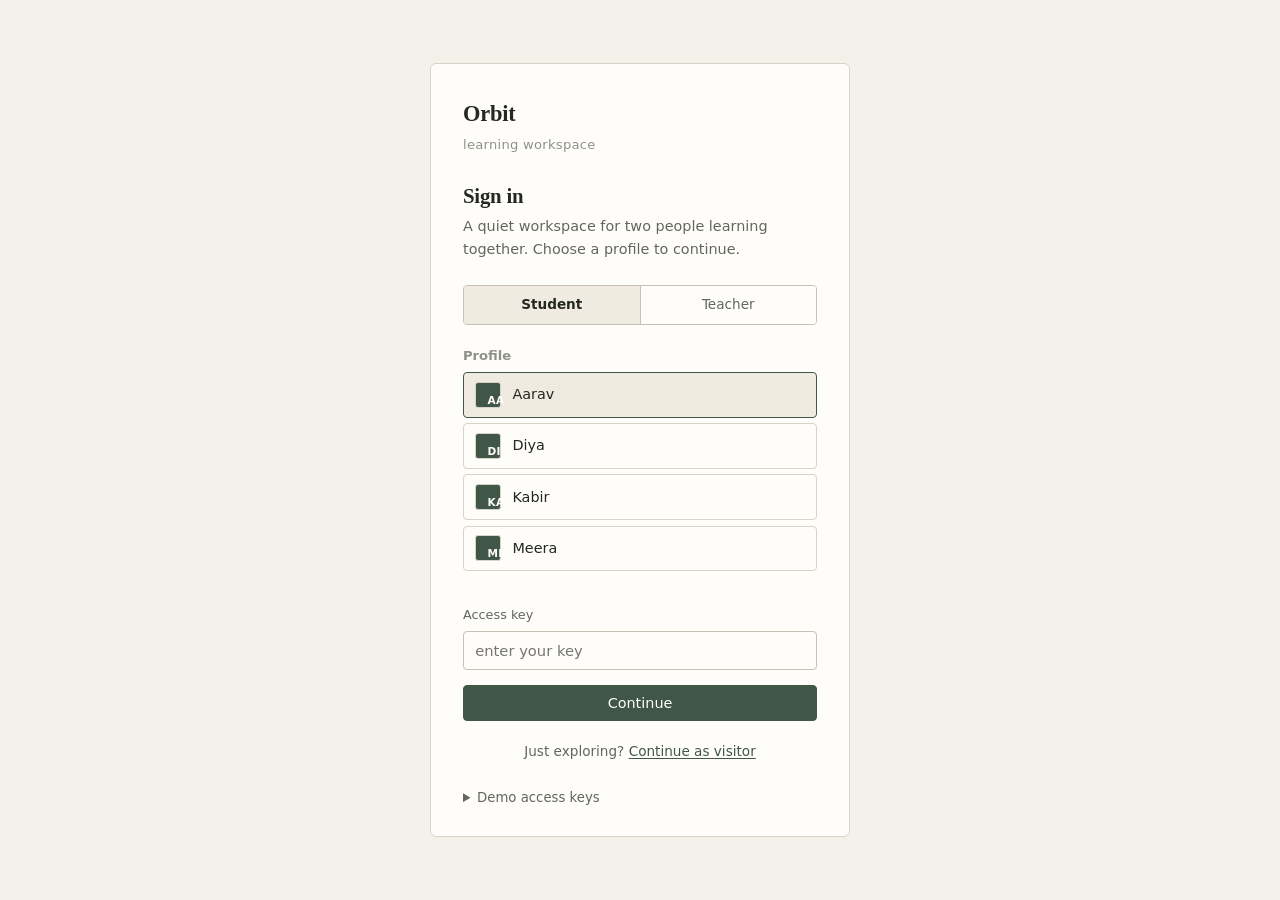
==== commit 6fe90def: "updated UI" ====
--- a/index.html
+++ b/index.html
@@ -3,16 +3,11 @@
   <head>
     <meta charset="utf-8" />
     <meta name="viewport" content="width=device-width, initial-scale=1" />
-    <title>Orbit — Learn &amp; Build Together</title>
+    <meta name="color-scheme" content="light dark" />
+    <title>Orbit — learning workspace</title>
     <meta
       name="description"
-      content="A calm, project-based space to learn HTML, CSS and JavaScript by building the Journey to Mars page."
-    />
-    <link rel="preconnect" href="https://fonts.googleapis.com" />
-    <link rel="preconnect" href="https://fonts.gstatic.com" crossorigin />
-    <link
-      href="https://fonts.googleapis.com/css2?family=Plus+Jakarta+Sans:wght@400;500;600;700;800&family=JetBrains+Mono:wght@400;500&display=swap"
-      rel="stylesheet"
+      content="A quiet workspace for learning, noting, and building together."
     />
     <link rel="stylesheet" href="styles.css" />
   </head>
--- a/styles.css
+++ b/styles.css
@@ -1,88 +1,59 @@
 /* =========================================================================
-   Orbit — styles.css (Flexbox Layout - Bulletproof)
+   Orbit — Phase 1 stylesheet
+   Warm editorial workspace. Paper, ink, two accents, hairline dividers.
    ========================================================================= */
 
+/* ---------- Tokens ---------- */
 :root {
-  --bg: #f6f5fb;
-  --bg-grad-1: rgba(139, 123, 255, 0.1);
-  --bg-grad-2: rgba(53, 214, 196, 0.08);
-  --panel: #ffffff;
-  --panel-2: #faf9ff;
-  --ink: #14152b;
-  --ink-soft: #4a4c68;
-  --muted: #8b8ea8;
-  --line: rgba(20, 21, 43, 0.08);
-  --line-2: rgba(20, 21, 43, 0.14);
-
-  --violet: #6a5ae0;
-  --violet-2: #8b7bff;
-  --violet-soft: #efeaff;
-  --teal: #16b3a3;
-  --teal-soft: #ddf6f2;
-  --pink: #ff7ab6;
-  --pink-soft: #ffe4f0;
-  --amber: #f5b942;
-  --amber-soft: #fff3d8;
-  --lime: #c7e45b;
-  --lime-soft: #f2fad2;
-
-  --tint-violet: #ece7ff;
-  --tint-teal: #d9f6f0;
-  --tint-pink: #ffe2ee;
-  --tint-amber: #fff0cf;
-  --tint-lime: #ecf7c4;
-
-  --radius-lg: 22px;
-  --radius: 16px;
-  --radius-sm: 12px;
-  --radius-pill: 999px;
-
-  --shadow-sm:
-    0 1px 2px rgba(20, 21, 43, 0.05), 0 2px 8px rgba(20, 21, 43, 0.04);
-  --shadow: 0 6px 20px rgba(20, 21, 43, 0.08), 0 2px 6px rgba(20, 21, 43, 0.04);
-  --shadow-lg: 0 24px 48px rgba(20, 21, 43, 0.14);
-  --focus: 0 0 0 3px rgba(106, 90, 224, 0.35);
-
-  --font: "Plus Jakarta Sans", system-ui, -apple-system, "Segoe UI", sans-serif;
-  --mono: "JetBrains Mono", ui-monospace, Menlo, monospace;
+  --paper: #f4f1ea;
+  --surface: #fffdfa;
+  --surface-2: #efebe1;
+  --ink: #252821;
+  --ink-2: #62665d;
+  --ink-3: #8e9188;
+  --rule: #d8d3c8;
+  --rule-2: #c6c1b4;
+  --accent: #405747;
+  --accent-2: #a64b32;
+  --accent-ink: #fffdfa;
+  --warn-bg: #f6ebdd;
+  --warn-ink: #7a2e1b;
+  --ok-ink: #2f5a3e;
+
+  --font-sans:
+    -apple-system, BlinkMacSystemFont, "Segoe UI", system-ui, Roboto,
+    "Helvetica Neue", Arial, sans-serif;
+  --font-serif:
+    "Iowan Old Style", "Palatino Linotype", Palatino, Georgia,
+    "Times New Roman", serif;
+  --font-mono:
+    ui-monospace, SFMono-Regular, "SF Mono", Menlo, Consolas, "Liberation Mono",
+    monospace;
+
+  --radius: 6px;
+  --radius-sm: 4px;
+  --sidebar-w: 240px;
+  --maxw: 820px;
 }
 
 [data-theme="dark"] {
-  --bg: #0e0f1e;
-  --bg-grad-1: rgba(139, 123, 255, 0.12);
-  --bg-grad-2: rgba(53, 214, 196, 0.1);
-  --panel: #171932;
-  --panel-2: #1d1f3d;
-  --ink: #f0f1fa;
-  --ink-soft: #b8bcd6;
-  --muted: #7d81a3;
-  --line: rgba(255, 255, 255, 0.08);
-  --line-2: rgba(255, 255, 255, 0.14);
-
-  --violet: #8b7bff;
-  --violet-2: #a897ff;
-  --violet-soft: #2a2658;
-  --teal: #35d6c4;
-  --teal-soft: #143c37;
-  --pink: #ff8fc1;
-  --pink-soft: #3d1f33;
-  --amber: #ffcc66;
-  --amber-soft: #3d3018;
-  --lime: #d6ef6a;
-  --lime-soft: #2d3a1c;
-
-  --tint-violet: #2a2658;
-  --tint-teal: #143c37;
-  --tint-pink: #3d1f33;
-  --tint-amber: #3d3018;
-  --tint-lime: #2d3a1c;
-
-  --shadow-sm: 0 1px 2px rgba(0, 0, 0, 0.25);
-  --shadow: 0 8px 24px rgba(0, 0, 0, 0.35);
-  --shadow-lg: 0 24px 48px rgba(0, 0, 0, 0.5);
-  --focus: 0 0 0 3px rgba(139, 123, 255, 0.45);
-}
-
+  --paper: #181c19;
+  --surface: #222823;
+  --surface-2: #2a322b;
+  --ink: #f0efe8;
+  --ink-2: #b6bbaf;
+  --ink-3: #8c9287;
+  --rule: #3a443b;
+  --rule-2: #4b564b;
+  --accent: #b2c8a5;
+  --accent-2: #e5ab91;
+  --accent-ink: #181c19;
+  --warn-bg: #2e221b;
+  --warn-ink: #f1c7b5;
+  --ok-ink: #b2c8a5;
+}
+
+/* ---------- Reset ---------- */
 *,
 *::before,
 *::after {
@@ -94,76 +65,98 @@
 }
 body {
   margin: 0;
-  font-family: var(--font);
-  color: var(--ink);
-  background:
-    radial-gradient(900px 500px at 0% 0%, var(--bg-grad-1), transparent 60%),
-    radial-gradient(
-      700px 500px at 100% 100%,
-      var(--bg-grad-2),
-      transparent 60%
-    ),
-    var(--bg);
-  background-attachment: fixed;
+  font-family: var(--font-sans);
+  font-size: 15px;
+  line-height: 1.6;
+  color: var(--ink);
+  background: var(--paper);
   -webkit-font-smoothing: antialiased;
-  font-size: 15px;
-  line-height: 1.55;
+  text-rendering: optimizeLegibility;
 }
 h1,
 h2,
 h3,
 h4 {
   margin: 0;
-  letter-spacing: -0.02em;
-  line-height: 1.2;
-  font-weight: 700;
+  font-weight: 600;
+  line-height: 1.25;
+  color: var(--ink);
 }
 h1 {
-  font-size: 1.9rem;
-  font-weight: 800;
+  font-family: var(--font-serif);
+  font-size: 1.7rem;
+  font-weight: 600;
+  letter-spacing: -0.01em;
 }
 h2 {
-  font-size: 1.15rem;
+  font-family: var(--font-serif);
+  font-size: 1.25rem;
+  font-weight: 600;
 }
 h3 {
-  font-size: 1rem;
+  font-size: 0.98rem;
+  font-weight: 600;
+  letter-spacing: 0.01em;
 }
 p {
-  margin: 0;
+  margin: 0 0 0.9em;
+}
+p:last-child {
+  margin-bottom: 0;
+}
+ul,
+ol {
+  margin: 0 0 0.9em;
+  padding-left: 1.3em;
+}
+li + li {
+  margin-top: 0.15em;
 }
 a {
-  color: var(--violet);
-  text-decoration: none;
+  color: var(--accent);
+  text-decoration: underline;
+  text-underline-offset: 2px;
+  text-decoration-thickness: 1px;
 }
 a:hover {
-  text-decoration: underline;
-}
-button {
-  font: inherit;
+  color: var(--accent-2);
+}
+code,
+pre {
+  font-family: var(--font-mono);
+  font-size: 0.9em;
+}
+pre {
+  background: var(--surface-2);
+  border: 1px solid var(--rule);
+  border-radius: var(--radius-sm);
+  padding: 0.75rem 0.9rem;
+  overflow-x: auto;
 }
 img {
   max-width: 100%;
   display: block;
 }
-code,
-pre {
-  font-family: var(--mono);
-  font-size: 0.88em;
+button {
+  font: inherit;
+  color: inherit;
 }
 
 :focus-visible {
-  outline: none;
-  box-shadow: var(--focus);
-  border-radius: 8px;
+  outline: 2px solid var(--accent);
+  outline-offset: 2px;
+  border-radius: 2px;
 }
 .skip-link {
   position: absolute;
-  top: -50px;
+  top: -60px;
   left: 12px;
-  padding: 0.5rem 1rem;
-  background: var(--panel);
-  border-radius: 8px;
-  z-index: 200;
+  background: var(--surface);
+  border: 1px solid var(--rule);
+  padding: 0.5rem 0.9rem;
+  border-radius: var(--radius);
+  text-decoration: none;
+  z-index: 100;
 }
 .skip-link:focus {
   top: 12px;
@@ -178,1087 +171,571 @@
   }
 }
 
-/* ---------------- Layout Core (Flexbox) ---------------- */
+/* ---------- Layout shell ---------- */
 .app {
-  display: flex;
-  height: 100vh;
-  width: 100vw;
-  overflow: hidden;
-}
-
-/* ---------------- Sidebar ---------------- */
+  display: grid;
+  grid-template-columns: var(--sidebar-w) minmax(0, 1fr);
+  min-height: 100vh;
+}
+
+/* ---------- Sidebar ---------- */
 .sidebar {
-  width: 260px;
-  flex-shrink: 0;
-  height: 100%;
-  padding: 1.4rem 1.2rem;
-  background: var(--panel);
-  border-right: 1px solid var(--line);
+  background: var(--surface);
+  border-right: 1px solid var(--rule);
+  padding: 1.5rem 1.25rem;
   display: flex;
   flex-direction: column;
   gap: 1.4rem;
+  position: sticky;
+  top: 0;
+  height: 100vh;
   overflow-y: auto;
-  z-index: 50;
-}
-.brand {
+  box-sizing: border-box;
+  width: var(--sidebar-w);
+  flex-shrink: 0;
+}
+.sidebar .brand {
+  display: flex;
+  flex-direction: column;
+  gap: 2px;
+  padding-bottom: 1rem;
+  border-bottom: 1px solid var(--rule);
+}
+.sidebar .brand .name {
+  font-family: var(--font-serif);
+  font-size: 1.35rem;
+  font-weight: 600;
+  letter-spacing: -0.01em;
+  color: var(--ink);
+  text-decoration: none;
+}
+.sidebar .brand .tagline {
+  font-size: 0.78rem;
+  color: var(--ink-2);
+  letter-spacing: 0.02em;
+}
+
+.nav-group {
+  display: flex;
+  flex-direction: column;
+  gap: 1px;
+}
+.nav-group .label {
+  font-size: 0.7rem;
+  letter-spacing: 0.12em;
+  text-transform: uppercase;
+  color: var(--ink-3);
+  font-weight: 600;
+  padding: 0 0.5rem 0.3rem;
+}
+.nav-group a {
+  display: block;
+  padding: 0.32rem 0.5rem;
+  color: var(--ink-2);
+  font-size: 0.9rem;
+  border-radius: var(--radius-sm);
+  text-decoration: none;
+}
+.nav-group a:hover {
+  color: var(--ink);
+  background: var(--surface-2);
+}
+.nav-group a[aria-current="page"] {
+  color: var(--ink);
+  background: var(--surface-2);
+  font-weight: 600;
+}
+
+.sidebar .spacer {
+  flex: 1;
+}
+
+.user-box {
   display: flex;
   align-items: center;
-  gap: 0.6rem;
-  font-weight: 800;
-  font-size: 1.25rem;
-  letter-spacing: -0.03em;
-  color: var(--ink);
-  padding: 0.2rem 0.2rem;
-}
-.brand .logo {
-  width: 36px;
-  height: 36px;
-  border-radius: 12px;
-  background: radial-gradient(
-    circle at 30% 30%,
-    var(--violet-2),
-    var(--violet) 70%
-  );
-  display: grid;
-  place-items: center;
-  color: #fff;
-  font-weight: 800;
-  font-size: 1.1rem;
-  box-shadow: 0 4px 12px rgba(106, 90, 224, 0.35);
-}
-.nav {
-  display: flex;
-  flex-direction: column;
-  gap: 0.25rem;
-}
-.nav a {
-  display: flex;
-  align-items: center;
-  gap: 0.75rem;
-  padding: 0.65rem 0.85rem;
-  border-radius: var(--radius-sm);
-  color: var(--ink-soft);
-  font-weight: 600;
-  font-size: 0.95rem;
-  text-decoration: none;
-  transition:
-    background 0.12s ease,
-    color 0.12s ease;
-}
-.nav a:hover {
-  background: var(--panel-2);
-  color: var(--ink);
-  text-decoration: none;
-}
-.nav a[aria-current="page"] {
-  background: var(--violet-soft);
-  color: var(--violet);
-  font-weight: 700;
-}
-.nav a .ico {
-  width: 20px;
-  height: 20px;
+  gap: 0.7rem;
+  padding-top: 1rem;
+  border-top: 1px solid var(--rule);
+}
+.user-box .initials {
+  width: 32px;
+  height: 32px;
   flex: none;
   display: grid;
   place-items: center;
-}
-.nav a .ico svg {
-  width: 20px;
-  height: 20px;
-  stroke: currentColor;
-  fill: none;
-  stroke-width: 1.8;
-  stroke-linecap: round;
-  stroke-linejoin: round;
-}
-
-.side-spacer {
-  flex: 1;
-}
-
-.side-promo {
-  background: linear-gradient(155deg, var(--violet) 0%, var(--violet-2) 100%);
-  color: #fff;
-  border-radius: var(--radius);
-  padding: 1.1rem;
-  position: relative;
-  overflow: hidden;
-}
-.side-promo::after {
-  content: "";
-  position: absolute;
-  right: -30px;
-  bottom: -30px;
-  width: 120px;
-  height: 120px;
-  border-radius: 50%;
-  background: rgba(255, 255, 255, 0.14);
-}
-.side-promo h4 {
-  font-size: 0.95rem;
-  margin-bottom: 0.3rem;
-}
-.side-promo p {
-  font-size: 0.78rem;
-  opacity: 0.85;
-  line-height: 1.4;
-}
-.side-promo button {
-  margin-top: 0.8rem;
-  width: 100%;
-  background: #fff;
-  color: var(--violet);
-  border: 0;
-  border-radius: var(--radius-pill);
-  padding: 0.55rem;
+  border-radius: var(--radius-sm);
+  background: var(--accent);
+  color: var(--accent-ink);
+  font-size: 0.72rem;
   font-weight: 700;
-  font-size: 0.85rem;
-  cursor: pointer;
-  position: relative;
-  z-index: 1;
-}
-.side-promo button:hover {
-  background: var(--bg);
-}
-
-.side-user {
-  display: flex;
-  align-items: center;
-  gap: 0.7rem;
-  padding: 0.6rem;
-  border-radius: var(--radius-sm);
-  background: var(--panel-2);
-}
-.side-user .avatar {
-  width: 36px;
-  height: 36px;
-  border-radius: 50%;
-  background: linear-gradient(135deg, var(--violet-2), var(--pink));
-  color: #fff;
-  font-weight: 800;
-  font-size: 0.85rem;
-  display: grid;
-  place-items: center;
-  flex: none;
-}
-.side-user .meta {
+  letter-spacing: 0.04em;
+  font-family: var(--font-sans);
+}
+.user-box .meta {
   min-width: 0;
   flex: 1;
 }
-.side-user .name {
-  font-weight: 700;
-  font-size: 0.9rem;
+.user-box .name {
+  font-size: 0.88rem;
+  font-weight: 600;
+  color: var(--ink);
   white-space: nowrap;
   overflow: hidden;
   text-overflow: ellipsis;
 }
-.side-user .role {
+.user-box .role {
   font-size: 0.75rem;
-  color: var(--muted);
+  color: var(--ink-3);
   text-transform: capitalize;
 }
-.side-user .signout {
+.user-box .switch {
+  font-size: 0.78rem;
+  color: var(--ink-2);
+  text-decoration: none;
+  white-space: nowrap;
+}
+.user-box .switch:hover {
+  color: var(--accent);
+}
+
+/* ---------- Main ---------- */
+.main {
+  min-width: 0;
+  padding: 2rem 2.5rem 4rem;
+}
+.main-inner {
+  max-width: var(--maxw);
+  margin: 0 auto;
+}
+
+.topbar {
+  display: flex;
+  align-items: center;
+  gap: 1rem;
+  margin-bottom: 2rem;
+}
+.topbar .menu-btn {
+  display: none;
+}
+.topbar .theme-btn {
+  margin-left: auto;
   background: transparent;
-  border: 0;
-  color: var(--muted);
+  border: 1px solid var(--rule);
+  color: var(--ink-2);
+  padding: 0.3rem 0.7rem;
+  border-radius: var(--radius-sm);
   cursor: pointer;
-  font-size: 0.9rem;
-  padding: 0.2rem;
-}
-.side-user .signout:hover {
-  color: var(--ink);
-}
-
-/* ---------------- Main Content ---------------- */
-.main {
-  flex: 1;
-  min-width: 0;
-  height: 100%;
-  overflow-y: auto;
-  padding: 1.6rem 2rem 3rem;
-}
-.main-inner {
-  max-width: 1180px;
-  margin: 0 auto;
-  width: 100%;
-}
-
-.topbar {
-  display: flex;
-  align-items: center;
-  gap: 0.8rem;
-  margin-bottom: 1.8rem;
-}
-.mobile-toggle {
+  font-size: 0.8rem;
+}
+.topbar .theme-btn:hover {
+  border-color: var(--rule-2);
+  color: var(--ink);
+}
+
+.mobile-only {
   display: none;
 }
-.search {
-  flex: 1;
-  max-width: 420px;
-  background: var(--panel);
-  border: 1px solid var(--line);
-  border-radius: var(--radius-pill);
-  padding: 0.6rem 1.1rem;
-  display: flex;
-  align-items: center;
-  gap: 0.5rem;
-  color: var(--muted);
-  font-size: 0.88rem;
-  box-shadow: var(--shadow-sm);
-}
-.search svg {
-  width: 16px;
-  height: 16px;
-  stroke: currentColor;
-  fill: none;
-  stroke-width: 2;
-}
-.search input {
-  flex: 1;
-  background: transparent;
-  border: 0;
-  color: var(--ink);
-  font: inherit;
-  outline: none;
-}
-.top-actions {
-  display: flex;
-  align-items: center;
-  gap: 0.5rem;
-  margin-left: auto;
-}
-
-.icon-btn {
-  width: 40px;
-  height: 40px;
-  border-radius: 12px;
-  border: 1px solid var(--line);
-  background: var(--panel);
-  display: grid;
-  place-items: center;
-  cursor: pointer;
-  color: var(--ink-soft);
-  box-shadow: var(--shadow-sm);
-}
-.icon-btn:hover {
-  border-color: var(--line-2);
-  color: var(--ink);
-}
-.icon-btn svg {
-  width: 18px;
-  height: 18px;
-  stroke: currentColor;
-  fill: none;
-  stroke-width: 1.8;
-  stroke-linecap: round;
-  stroke-linejoin: round;
-}
-
-.greeting {
-  margin-bottom: 1.8rem;
-}
-.greeting h1 {
-  font-size: 2rem;
-}
-.greeting p {
-  color: var(--muted);
-  font-size: 0.95rem;
-  margin-top: 0.3rem;
-}
-.greeting .wave {
-  display: inline-block;
-}
-
-/* ---------------- UI Components ---------------- */
-.stats-row {
-  display: grid;
-  grid-template-columns: repeat(4, 1fr);
-  gap: 1rem;
-  margin-bottom: 1.8rem;
-}
-.stat {
-  background: var(--panel);
-  border: 1px solid var(--line);
-  border-radius: var(--radius);
-  padding: 1rem 1.1rem;
-  display: flex;
-  align-items: center;
-  gap: 0.9rem;
-  box-shadow: var(--shadow-sm);
-}
-.stat .ico {
-  width: 46px;
-  height: 46px;
-  border-radius: 14px;
-  flex: none;
-  display: grid;
-  place-items: center;
-}
-.stat .ico svg {
-  width: 22px;
-  height: 22px;
-  stroke: currentColor;
-  fill: none;
-  stroke-width: 1.8;
-  stroke-linecap: round;
-  stroke-linejoin: round;
-}
-.stat .ico.violet {
-  background: var(--tint-violet);
-  color: var(--violet);
-}
-.stat .ico.teal {
-  background: var(--tint-teal);
-  color: var(--teal);
-}
-.stat .ico.pink {
-  background: var(--tint-pink);
-  color: var(--pink);
-}
-.stat .ico.amber {
-  background: var(--tint-amber);
-  color: var(--amber);
-}
-.stat .num {
-  font-weight: 800;
-  font-size: 1.45rem;
-  letter-spacing: -0.02em;
-  line-height: 1.2;
-}
-.stat .lbl {
-  font-size: 0.8rem;
-  color: var(--muted);
-  font-weight: 500;
-}
-
-.hero-grid {
-  display: grid;
-  grid-template-columns: 1.5fr 1fr;
-  gap: 1.2rem;
-  margin-bottom: 1.8rem;
-}
-.hero {
-  background: linear-gradient(
-    135deg,
-    var(--violet) 0%,
-    #8b7bff 55%,
-    #b8a8ff 100%
-  );
-  color: #fff;
-  border-radius: var(--radius-lg);
-  padding: 1.8rem;
-  position: relative;
-  overflow: hidden;
-  display: flex;
-  flex-direction: column;
-  gap: 1rem;
-  min-height: 230px;
-  box-shadow: var(--shadow);
-}
-.hero::before {
-  content: "";
-  position: absolute;
-  right: -60px;
-  top: -60px;
-  width: 240px;
-  height: 240px;
-  border-radius: 50%;
-  background: rgba(255, 255, 255, 0.1);
-}
-.hero::after {
-  content: "";
-  position: absolute;
-  right: 20px;
-  bottom: -40px;
-  width: 160px;
-  height: 160px;
-  border-radius: 50%;
-  background: rgba(255, 255, 255, 0.08);
-}
-.hero .tag {
+
+/* ---------- Page header ---------- */
+.page-head {
+  margin-bottom: 2.25rem;
+}
+.page-head .eyebrow {
+  font-size: 0.72rem;
+  letter-spacing: 0.14em;
+  text-transform: uppercase;
+  color: var(--ink-3);
+  margin-bottom: 0.5rem;
+  font-weight: 600;
+}
+.page-head h1 {
+  margin-bottom: 0.35rem;
+}
+.page-head .lede {
+  color: var(--ink-2);
+  font-size: 0.98rem;
+  max-width: 60ch;
+}
+
+/* ---------- Buttons ---------- */
+.btn {
   display: inline-flex;
   align-items: center;
   gap: 0.4rem;
-  background: rgba(255, 255, 255, 0.18);
-  backdrop-filter: blur(6px);
-  padding: 0.35rem 0.8rem;
-  border-radius: var(--radius-pill);
-  font-size: 0.75rem;
-  font-weight: 700;
-  width: fit-content;
-}
-.hero h2 {
-  font-size: 1.6rem;
-  font-weight: 800;
-  color: #fff;
-  max-width: 380px;
-}
-.hero p {
-  font-size: 0.95rem;
-  opacity: 0.9;
-  max-width: 380px;
-}
-.hero .progress-line {
-  height: 8px;
-  border-radius: var(--radius-pill);
-  background: rgba(255, 255, 255, 0.22);
-  overflow: hidden;
-  max-width: 320px;
-}
-.hero .progress-line span {
-  display: block;
-  height: 100%;
-  background: #fff;
-  border-radius: inherit;
-}
-.hero .hero-cta {
-  margin-top: auto;
-  display: inline-flex;
-  align-items: center;
-  gap: 0.5rem;
-  background: #fff;
-  color: var(--violet);
-  padding: 0.7rem 1.2rem;
-  border-radius: var(--radius-pill);
-  font-weight: 700;
+  font-family: var(--font-sans);
   font-size: 0.9rem;
-  text-decoration: none;
-  width: fit-content;
-  box-shadow: 0 8px 20px rgba(0, 0, 0, 0.15);
-}
-.hero .hero-cta:hover {
-  text-decoration: none;
-  transform: translateY(-1px);
-}
-.hero .hero-cta svg {
-  width: 16px;
-  height: 16px;
-  stroke: currentColor;
-  fill: none;
-  stroke-width: 2.2;
-  stroke-linecap: round;
-  stroke-linejoin: round;
-}
-
-.hero-side {
-  background: var(--panel);
-  border: 1px solid var(--line);
-  border-radius: var(--radius-lg);
-  padding: 1.4rem;
-  display: flex;
-  flex-direction: column;
-  gap: 1rem;
-  box-shadow: var(--shadow-sm);
-}
-.hero-side h3 {
-  font-size: 0.95rem;
-  color: var(--ink-soft);
-  font-weight: 700;
-}
-.streak-card {
-  background: linear-gradient(135deg, var(--tint-amber), var(--amber-soft));
-  border-radius: var(--radius);
-  padding: 1.1rem;
-  display: flex;
-  align-items: center;
-  gap: 1rem;
-}
-.streak-card .big {
-  font-size: 2.2rem;
-  font-weight: 800;
-  color: var(--amber);
-  line-height: 1;
-  letter-spacing: -0.03em;
-}
-.streak-card .meta {
-  font-size: 0.85rem;
-  color: var(--ink-soft);
-  line-height: 1.4;
-}
-.streak-card .meta strong {
-  color: var(--ink);
-  display: block;
-  font-size: 0.95rem;
-}
-.week-dots {
-  display: flex;
-  gap: 0.4rem;
-  margin-top: 0.6rem;
-}
-.week-dots span {
-  width: 24px;
-  height: 24px;
-  border-radius: 50%;
-  background: rgba(0, 0, 0, 0.06);
-  display: grid;
-  place-items: center;
-  font-size: 0.7rem;
-  color: var(--ink-soft);
-  font-weight: 700;
-}
-.week-dots span.on {
-  background: var(--amber);
-  color: #fff;
-}
-
-.mini-badges {
-  display: flex;
-  flex-wrap: wrap;
-  gap: 0.4rem;
-}
-.mini-badge {
-  width: 40px;
-  height: 40px;
-  border-radius: 12px;
-  display: grid;
-  place-items: center;
-  background: var(--panel-2);
-  border: 1px solid var(--line);
-  font-size: 1rem;
-}
-.mini-badge.earned {
-  background: var(--tint-teal);
-  border-color: transparent;
-}
-
-/* ---------------- Cards & Grids ---------------- */
-.section-head {
-  display: flex;
-  align-items: center;
-  justify-content: space-between;
-  gap: 1rem;
-  margin: 1.8rem 0 1rem;
-}
-.section-head h2 {
-  font-size: 1.25rem;
-}
-.section-head .see-all {
-  font-size: 0.85rem;
-  font-weight: 700;
-  color: var(--violet);
-  display: inline-flex;
-  align-items: center;
-  gap: 0.3rem;
-}
-.section-head .see-all svg {
-  width: 14px;
-  height: 14px;
-  stroke: currentColor;
-  fill: none;
-  stroke-width: 2.2;
-  stroke-linecap: round;
-  stroke-linejoin: round;
-}
-
-.course-grid {
-  display: grid;
-  grid-template-columns: repeat(auto-fill, minmax(280px, 1fr));
-  gap: 1.2rem;
-}
-.course-card {
-  background: var(--panel);
-  border: 1px solid var(--line);
-  border-radius: var(--radius-lg);
-  overflow: hidden;
-  display: flex;
-  flex-direction: column;
-  box-shadow: var(--shadow-sm);
-  transition:
-    transform 0.15s ease,
-    box-shadow 0.15s ease;
-}
-.course-card:hover {
-  transform: translateY(-3px);
-  box-shadow: var(--shadow);
-}
-.course-card .cover {
-  height: 130px;
-  position: relative;
-  display: flex;
-  align-items: flex-start;
-  justify-content: space-between;
-  padding: 1rem 1.2rem;
-  overflow: hidden;
-}
-.course-card .cover::before {
-  content: "";
-  position: absolute;
-  right: -40px;
-  bottom: -40px;
-  width: 140px;
-  height: 140px;
-  border-radius: 50%;
-  background: rgba(255, 255, 255, 0.35);
-}
-.course-card .cover .tag {
-  font-size: 0.75rem;
-  font-weight: 700;
-  padding: 0.3rem 0.7rem;
-  background: rgba(255, 255, 255, 0.85);
-  color: var(--ink);
-  border-radius: var(--radius-pill);
-  z-index: 1;
-}
-.course-card .cover .status-pill {
-  z-index: 1;
-  font-size: 0.75rem;
-  font-weight: 700;
-  padding: 0.3rem 0.7rem;
-  border-radius: var(--radius-pill);
-  background: rgba(255, 255, 255, 0.9);
-  color: var(--ink);
-}
-.course-card .cover .status-pill.done {
-  background: var(--teal);
-  color: #fff;
-}
-.course-card .cover .status-pill.progress {
-  background: var(--violet);
-  color: #fff;
-}
-.course-card .cover .icon {
-  position: absolute;
-  right: 16px;
-  top: 16px;
-  font-size: 2.2rem;
-  z-index: 1;
-}
-.course-card .body {
-  padding: 1.2rem;
-  display: flex;
-  flex-direction: column;
-  gap: 0.8rem;
-  flex: 1;
-}
-.course-card h3 {
-  font-size: 1.1rem;
-}
-.course-card .desc {
-  font-size: 0.85rem;
-  color: var(--muted);
-  line-height: 1.5;
-  flex: 1;
-}
-.course-card .bar {
-  height: 8px;
-  border-radius: var(--radius-pill);
-  background: var(--line);
-  overflow: hidden;
-}
-.course-card .bar span {
-  display: block;
-  height: 100%;
-  border-radius: inherit;
-  background: var(--violet);
-}
-.course-card .foot {
-  display: flex;
-  align-items: center;
-  justify-content: space-between;
-  font-size: 0.82rem;
-  color: var(--muted);
-  margin-top: auto;
-}
-.course-card .foot .btn-link {
-  color: var(--violet);
-  font-weight: 700;
-  text-decoration: none;
-  display: inline-flex;
-  align-items: center;
-  gap: 0.3rem;
-}
-.course-card .foot .btn-link svg {
-  width: 14px;
-  height: 14px;
-  stroke: currentColor;
-  fill: none;
-  stroke-width: 2.2;
-  stroke-linecap: round;
-  stroke-linejoin: round;
-}
-
-.tint-violet {
-  background: linear-gradient(135deg, var(--tint-violet), #d8cdff);
-}
-.tint-teal {
-  background: linear-gradient(135deg, var(--tint-teal), #b6ecdf);
-}
-.tint-pink {
-  background: linear-gradient(135deg, var(--tint-pink), #ffc9dd);
-}
-.tint-amber {
-  background: linear-gradient(135deg, var(--tint-amber), #ffe1a0);
-}
-.tint-lime {
-  background: linear-gradient(135deg, var(--tint-lime), #d9ed9c);
-}
-
-/* ---------------- UI Bits ---------------- */
-.chip {
-  display: inline-flex;
-  align-items: center;
-  gap: 0.3rem;
-  font-size: 0.75rem;
-  font-weight: 700;
-  padding: 0.35rem 0.7rem;
-  border-radius: var(--radius-pill);
-  background: var(--panel-2);
-  color: var(--ink-soft);
-  border: 1px solid var(--line);
-}
-.chip.done {
-  background: var(--teal-soft);
-  color: var(--teal);
-  border-color: transparent;
-}
-.chip.prog {
-  background: var(--violet-soft);
-  color: var(--violet);
-  border-color: transparent;
-}
-.chip.draft {
-  background: var(--amber-soft);
-  color: #9a6a00;
-  border-color: transparent;
-}
-[data-theme="dark"] .chip.draft {
-  color: var(--amber);
-}
-.chip.warn {
-  background: var(--pink-soft);
-  color: var(--pink);
-  border-color: transparent;
-}
-
-.panel {
-  background: var(--panel);
-  border: 1px solid var(--line);
-  border-radius: var(--radius-lg);
-  padding: 1.4rem;
-  box-shadow: var(--shadow-sm);
-}
-.panel + .panel {
-  margin-top: 1.2rem;
-}
-.panel-head {
-  display: flex;
-  align-items: center;
-  justify-content: space-between;
-  gap: 1rem;
-  margin-bottom: 1.2rem;
-  flex-wrap: wrap;
-}
-.panel-head h2 {
-  font-size: 1.15rem;
-}
-
-/* ---------------- Buttons ---------------- */
-.btn {
-  font: inherit;
-  font-weight: 700;
-  font-size: 0.9rem;
-  display: inline-flex;
-  align-items: center;
-  justify-content: center;
-  gap: 0.45rem;
-  padding: 0.65rem 1.1rem;
-  border-radius: var(--radius-pill);
-  border: 1px solid var(--line-2);
-  background: var(--panel);
+  font-weight: 500;
+  padding: 0.45rem 0.9rem;
+  border-radius: var(--radius-sm);
+  border: 1px solid var(--rule-2);
+  background: var(--surface);
   color: var(--ink);
   cursor: pointer;
   text-decoration: none;
-  transition:
-    transform 0.1s ease,
-    background 0.12s ease,
-    border-color 0.12s ease;
+  line-height: 1.4;
 }
 .btn:hover {
-  border-color: var(--violet);
-  color: var(--violet);
-  text-decoration: none;
-}
-.btn:active {
-  transform: translateY(1px);
+  border-color: var(--ink-2);
 }
 .btn.primary {
-  background: var(--violet);
-  border-color: var(--violet);
-  color: #fff;
-  box-shadow: 0 4px 12px rgba(106, 90, 224, 0.3);
+  background: var(--accent);
+  border-color: var(--accent);
+  color: var(--accent-ink);
 }
 .btn.primary:hover {
-  background: var(--violet-2);
-  border-color: var(--violet-2);
-  color: #fff;
-}
-.btn.teal {
-  background: var(--teal);
-  border-color: var(--teal);
-  color: #fff;
-}
-.btn.teal:hover {
-  background: #14a396;
-  color: #fff;
+  background: var(--accent);
+  border-color: var(--accent);
+  opacity: 0.92;
+  color: var(--accent-ink);
 }
 .btn.ghost {
   background: transparent;
   border-color: transparent;
+  color: var(--ink-2);
+  padding: 0.35rem 0.5rem;
 }
 .btn.ghost:hover {
-  background: var(--panel-2);
-  color: var(--ink);
+  color: var(--ink);
+  background: var(--surface-2);
 }
 .btn.danger {
-  color: var(--pink);
-  border-color: var(--pink);
+  color: var(--accent-2);
+  border-color: var(--rule-2);
   background: transparent;
 }
 .btn.danger:hover {
-  background: var(--pink-soft);
-  color: var(--pink);
+  border-color: var(--accent-2);
 }
 .btn.sm {
-  padding: 0.45rem 0.9rem;
   font-size: 0.82rem;
+  padding: 0.3rem 0.6rem;
 }
 .btn.block {
   width: 100%;
+  justify-content: center;
 }
 .btn:disabled {
   opacity: 0.5;
   cursor: not-allowed;
 }
-.btn.icon-only {
-  padding: 0.55rem;
-  width: 38px;
-  height: 38px;
-}
-.btn.icon-only svg {
-  width: 16px;
-  height: 16px;
-  stroke: currentColor;
-  fill: none;
-  stroke-width: 2;
-  stroke-linecap: round;
-  stroke-linejoin: round;
-}
-
-/* ---------------- Forms ---------------- */
-.field {
+
+.link-btn {
+  background: none;
+  border: 0;
+  padding: 0;
+  cursor: pointer;
+  color: var(--accent);
+  font: inherit;
+  text-decoration: underline;
+  text-underline-offset: 2px;
+}
+.link-btn:hover {
+  color: var(--accent-2);
+}
+
+/* ---------- Home layout ---------- */
+.home-grid {
+  display: grid;
+  grid-template-columns: minmax(0, 1fr) 260px;
+  gap: 2.5rem;
+  align-items: start;
+}
+.home-main > section + section {
+  margin-top: 2rem;
+}
+.home-side > section + section {
+  margin-top: 1.75rem;
+}
+
+.section {
+  padding-bottom: 1.75rem;
+  border-bottom: 1px solid var(--rule);
+}
+.section:last-child {
+  border-bottom: 0;
+  padding-bottom: 0;
+}
+.section .section-head {
+  display: flex;
+  align-items: baseline;
+  justify-content: space-between;
+  gap: 1rem;
+  margin-bottom: 0.85rem;
+}
+.section .section-head h2 {
+  font-size: 1.1rem;
+}
+.section .section-head .count {
+  font-size: 0.78rem;
+  color: var(--ink-3);
+}
+
+/* Continue card — quiet, one action */
+.continue-card {
+  background: var(--surface);
+  border: 1px solid var(--rule);
+  border-left: 3px solid var(--accent);
+  border-radius: var(--radius);
+  padding: 1rem 1.15rem;
+}
+.continue-card .label {
+  font-size: 0.72rem;
+  letter-spacing: 0.12em;
+  text-transform: uppercase;
+  color: var(--ink-3);
+  font-weight: 600;
+  margin-bottom: 0.4rem;
+}
+.continue-card h3 {
+  font-size: 1.05rem;
+  margin-bottom: 0.25rem;
+}
+.continue-card p {
+  color: var(--ink-2);
+  font-size: 0.9rem;
+  margin-bottom: 0.9rem;
+}
+.continue-card .actions {
+  display: flex;
+  gap: 0.6rem;
+  flex-wrap: wrap;
+  align-items: center;
+}
+
+/* Focus today */
+.focus-list {
+  list-style: none;
+  padding: 0;
+  margin: 0;
+}
+.focus-list li {
+  display: flex;
+  gap: 0.7rem;
+  padding: 0.55rem 0;
+  border-bottom: 1px solid var(--rule);
+  align-items: flex-start;
+}
+.focus-list li:last-child {
+  border-bottom: 0;
+}
+.focus-list .mark {
+  flex: none;
+  width: 18px;
+  height: 18px;
+  margin-top: 3px;
+  border: 1px solid var(--rule-2);
+  border-radius: var(--radius-sm);
+  background: transparent;
+  display: grid;
+  place-items: center;
+  color: var(--accent);
+  font-size: 0.7rem;
+}
+.focus-list .mark.done {
+  background: var(--accent);
+  border-color: var(--accent);
+  color: var(--accent-ink);
+}
+.focus-list .body {
+  flex: 1;
+  min-width: 0;
+  font-size: 0.92rem;
+}
+.focus-list .body .when {
+  color: var(--ink-3);
+  font-size: 0.78rem;
+}
+
+/* Questions to explore */
+.questions {
+  list-style: none;
+  padding: 0;
+  margin: 0;
+}
+.questions li {
+  padding: 0.7rem 0.9rem;
+  border: 1px solid var(--rule);
+  background: var(--surface);
+  border-radius: var(--radius);
+  margin-bottom: 0.5rem;
+  font-size: 0.92rem;
+}
+.questions li:last-child {
+  margin-bottom: 0;
+}
+.questions .q-empty {
+  color: var(--ink-3);
+  font-size: 0.9rem;
+  font-style: italic;
+}
+
+.question-form {
+  display: flex;
+  gap: 0.5rem;
+  margin-top: 0.7rem;
+}
+.question-form input {
+  flex: 1;
+  font: inherit;
+  font-size: 0.9rem;
+  padding: 0.45rem 0.7rem;
+  background: var(--surface);
+  border: 1px solid var(--rule-2);
+  border-radius: var(--radius-sm);
+  color: var(--ink);
+}
+.question-form input:focus {
+  outline: 2px solid var(--accent);
+  outline-offset: 1px;
+}
+
+/* Notes list */
+.notes-list {
+  list-style: none;
+  padding: 0;
+  margin: 0;
+}
+.notes-list li {
+  padding: 0.7rem 0;
+  border-bottom: 1px solid var(--rule);
+}
+.notes-list li:last-child {
+  border-bottom: 0;
+}
+.notes-list .n-title {
+  font-weight: 500;
+  font-size: 0.95rem;
+  margin-bottom: 0.15rem;
+  color: var(--ink);
+}
+.notes-list .n-meta {
+  font-size: 0.78rem;
+  color: var(--ink-3);
+}
+.notes-empty {
+  color: var(--ink-3);
+  font-size: 0.9rem;
+  font-style: italic;
+}
+
+/* Progress summary */
+.progress-summary {
+  font-size: 0.9rem;
+  color: var(--ink-2);
+}
+.progress-summary .num {
+  font-family: var(--font-serif);
+  font-size: 1.9rem;
+  color: var(--ink);
+  line-height: 1;
+  margin-right: 0.3rem;
+}
+.progress-summary .num small {
+  font-family: var(--font-sans);
+  font-size: 0.8rem;
+  color: var(--ink-3);
+  margin-left: 0.3rem;
+}
+.progress-summary .list {
+  margin-top: 0.75rem;
+}
+.progress-summary .list li {
+  font-size: 0.85rem;
+  color: var(--ink-2);
+}
+.progress-summary .list li strong {
+  color: var(--ink);
+  font-weight: 600;
+}
+
+/* Empty state */
+.empty-state {
+  border: 1px dashed var(--rule-2);
+  border-radius: var(--radius);
+  padding: 1.25rem 1.25rem;
+  color: var(--ink-2);
+  font-size: 0.92rem;
+  background: var(--surface);
+}
+.empty-state strong {
+  color: var(--ink);
   display: block;
-  margin-bottom: 1rem;
-}
-.field > span,
-.field > legend {
-  display: block;
-  font-size: 0.82rem;
-  font-weight: 700;
-  color: var(--ink-soft);
-  margin-bottom: 0.4rem;
-}
-input[type="text"],
-input[type="url"],
-input[type="password"],
-input[type="number"],
-textarea,
-select {
-  font: inherit;
-  font-size: 0.92rem;
-  width: 100%;
-  padding: 0.7rem 0.9rem;
-  color: var(--ink);
-  background: var(--panel-2);
-  border: 1px solid var(--line-2);
-  border-radius: var(--radius-sm);
-  transition:
-    border-color 0.12s ease,
-    box-shadow 0.12s ease;
-}
-input:focus,
-textarea:focus,
-select:focus {
-  outline: none;
-  border-color: var(--violet);
-  box-shadow: 0 0 0 3px rgba(106, 90, 224, 0.15);
-}
-textarea {
-  resize: vertical;
-  min-height: 100px;
-  line-height: 1.55;
-}
-fieldset {
-  border: 1px solid var(--line);
-  border-radius: var(--radius-sm);
-  padding: 1rem;
-  margin: 0 0 1.2rem;
-}
-fieldset legend {
-  padding: 0 0.4rem;
-  font-size: 0.82rem;
-  font-weight: 700;
-  color: var(--ink-soft);
-}
-.check {
-  display: flex;
-  align-items: flex-start;
-  gap: 0.6rem;
-  font-size: 0.9rem;
-  padding: 0.35rem 0;
-  cursor: pointer;
-}
-.check input {
-  margin-top: 0.25rem;
-  accent-color: var(--violet);
-  width: 16px;
-  height: 16px;
-  flex: none;
-}
-.form-grid {
-  display: grid;
-  grid-template-columns: repeat(auto-fit, minmax(220px, 1fr));
-  gap: 0 1.2rem;
-}
-.hint {
-  font-size: 0.82rem;
-  color: var(--muted);
-}
-
-/* ---------------- Login ---------------- */
-.login-shell {
+  margin-bottom: 0.3rem;
+}
+
+/* ---------- Login ---------- */
+.login-wrap {
   min-height: 100vh;
   display: grid;
-  grid-template-columns: 1fr 1fr;
-}
-.login-visual {
-  background: linear-gradient(
-    155deg,
-    var(--violet) 0%,
-    #8b7bff 50%,
-    #b8a8ff 100%
-  );
-  color: #fff;
-  padding: 4rem;
-  position: relative;
-  overflow: hidden;
-  display: flex;
-  flex-direction: column;
-  justify-content: space-between;
-}
-.login-visual::before {
-  content: "";
-  position: absolute;
-  width: 500px;
-  height: 500px;
-  border-radius: 50%;
-  background: rgba(255, 255, 255, 0.1);
-  right: -150px;
-  top: -150px;
-}
-.login-visual .brand {
-  font-size: 1.5rem;
-  color: #fff;
-  position: relative;
-  z-index: 1;
-}
-.login-visual .brand .logo {
-  background: #fff;
-  color: var(--violet);
-  width: 42px;
-  height: 42px;
-  font-size: 1.3rem;
-}
-.login-visual h1 {
-  font-size: 2.8rem;
-  font-weight: 800;
-  letter-spacing: -0.03em;
-  position: relative;
-  z-index: 1;
-  margin-top: auto;
-  line-height: 1.1;
-}
-.login-visual p {
-  font-size: 1.1rem;
-  opacity: 0.92;
-  max-width: 420px;
-  position: relative;
-  z-index: 1;
-  margin-top: 1rem;
-}
-.login-visual .float-stats {
-  display: flex;
-  gap: 0.8rem;
-  margin-top: 2rem;
-  position: relative;
-  z-index: 1;
-}
-.login-visual .float-stat {
-  background: rgba(255, 255, 255, 0.16);
-  backdrop-filter: blur(6px);
-  border-radius: 16px;
-  padding: 0.9rem 1.1rem;
-  font-size: 0.85rem;
-  display: flex;
-  flex-direction: column;
-  gap: 0.15rem;
-}
-.login-visual .float-stat strong {
-  font-size: 1.2rem;
-  font-weight: 800;
-}
-
-.login-panel {
-  padding: 4rem 2rem;
-  display: flex;
-  flex-direction: column;
-  justify-content: center;
-  background: var(--panel);
-  overflow-y: auto;
+  place-items: center;
+  padding: 2rem 1rem;
+  background: var(--paper);
 }
 .login-card {
   width: 100%;
-  max-width: 440px;
-  margin: 0 auto;
-}
-.login-card h2 {
-  font-size: 1.8rem;
-}
-.login-card > p {
-  color: var(--muted);
-  margin: 0.4rem 0 1.8rem;
-  font-size: 0.95rem;
+  max-width: 420px;
+  background: var(--surface);
+  border: 1px solid var(--rule);
+  border-radius: var(--radius);
+  padding: 2rem 2rem 1.75rem;
+}
+.login-card .brand {
+  font-family: var(--font-serif);
+  font-size: 1.4rem;
+  font-weight: 600;
+  letter-spacing: -0.01em;
+  margin-bottom: 0.15rem;
+}
+.login-card .tagline {
+  font-size: 0.82rem;
+  color: var(--ink-3);
+  margin-bottom: 1.75rem;
+  letter-spacing: 0.02em;
+}
+.login-card h1 {
+  font-family: var(--font-serif);
+  font-size: 1.3rem;
+  font-weight: 600;
+  margin-bottom: 0.35rem;
+}
+.login-card .lede {
+  font-size: 0.9rem;
+  color: var(--ink-2);
+  margin-bottom: 1.5rem;
 }
 
 .role-tabs {
   display: flex;
-  gap: 0.4rem;
-  padding: 0.35rem;
-  background: var(--panel-2);
-  border-radius: var(--radius-pill);
-  margin-bottom: 1.5rem;
+  gap: 0;
+  border: 1px solid var(--rule-2);
+  border-radius: var(--radius-sm);
+  overflow: hidden;
+  margin-bottom: 1.25rem;
 }
 .role-tabs button {
   flex: 1;
-  padding: 0.65rem;
+  padding: 0.5rem 0.75rem;
+  background: var(--surface);
   border: 0;
-  background: transparent;
-  border-radius: var(--radius-pill);
+  color: var(--ink-2);
+  font-size: 0.85rem;
+  font-weight: 500;
   cursor: pointer;
-  font-weight: 700;
-  font-size: 0.95rem;
-  color: var(--muted);
+}
+.role-tabs button + button {
+  border-left: 1px solid var(--rule-2);
 }
 .role-tabs button[aria-selected="true"] {
-  background: var(--panel);
-  color: var(--ink);
-  box-shadow: var(--shadow-sm);
+  background: var(--surface-2);
+  color: var(--ink);
+  font-weight: 600;
 }
 
 .profile-list {
-  display: grid;
-  grid-template-columns: repeat(2, 1fr);
-  gap: 0.6rem;
-  margin-bottom: 1.5rem;
+  display: flex;
+  flex-direction: column;
+  gap: 0.35rem;
+  margin-bottom: 1.1rem;
 }
 .profile-option {
   position: relative;
@@ -1273,657 +750,195 @@
   display: flex;
   align-items: center;
   gap: 0.7rem;
-  padding: 0.8rem 0.9rem;
-  border-radius: var(--radius-sm);
-  border: 1px solid var(--line-2);
-  background: var(--panel-2);
+  padding: 0.55rem 0.7rem;
+  border: 1px solid var(--rule);
+  border-radius: var(--radius-sm);
+  background: var(--surface);
   font-size: 0.9rem;
-  font-weight: 600;
-  transition:
-    border-color 0.12s ease,
-    background 0.12s ease;
-}
-.profile-option span .av {
-  width: 34px;
-  height: 34px;
-  border-radius: 50%;
+}
+.profile-option input:checked + span {
+  border-color: var(--accent);
+  background: var(--surface-2);
+}
+.profile-option input:focus-visible + span {
+  outline: 2px solid var(--accent);
+  outline-offset: 1px;
+}
+.profile-option .initials {
+  width: 26px;
+  height: 26px;
   flex: none;
   display: grid;
   place-items: center;
-  font-weight: 800;
+  background: var(--accent);
+  color: var(--accent-ink);
+  font-size: 0.66rem;
+  font-weight: 700;
+  letter-spacing: 0.04em;
+  border-radius: 3px;
+}
+
+.field {
+  display: block;
+  margin-bottom: 0.9rem;
+}
+.field > span {
+  display: block;
   font-size: 0.8rem;
-  color: #fff;
-  background: linear-gradient(135deg, var(--violet-2), var(--pink));
-}
-.profile-option input:checked + span {
-  border-color: var(--violet);
-  background: var(--violet-soft);
-  color: var(--violet);
-}
-.profile-option input:focus-visible + span {
-  box-shadow: var(--focus);
+  font-weight: 500;
+  color: var(--ink-2);
+  margin-bottom: 0.35rem;
+}
+input[type="text"],
+input[type="url"],
+input[type="password"],
+input[type="number"],
+input[type="email"],
+textarea,
+select {
+  width: 100%;
+  font: inherit;
+  font-size: 0.92rem;
+  padding: 0.5rem 0.7rem;
+  background: var(--surface);
+  color: var(--ink);
+  border: 1px solid var(--rule-2);
+  border-radius: var(--radius-sm);
+  line-height: 1.45;
+}
+input:focus,
+textarea:focus,
+select:focus {
+  outline: 2px solid var(--accent);
+  outline-offset: 0;
+  border-color: var(--accent);
+}
+textarea {
+  min-height: 90px;
+  resize: vertical;
+}
+fieldset {
+  border: 1px solid var(--rule);
+  border-radius: var(--radius-sm);
+  padding: 0.75rem 1rem;
+  margin: 0 0 1rem;
+}
+fieldset legend {
+  padding: 0 0.35rem;
+  font-size: 0.8rem;
+  font-weight: 600;
+  color: var(--ink-2);
+}
+.hint {
+  font-size: 0.82rem;
+  color: var(--ink-3);
+}
+.form-grid {
+  display: grid;
+  grid-template-columns: repeat(auto-fit, minmax(200px, 1fr));
+  gap: 0 1rem;
+}
+
+.check {
+  display: flex;
+  gap: 0.55rem;
+  align-items: flex-start;
+  padding: 0.3rem 0;
+  font-size: 0.9rem;
+  cursor: pointer;
+}
+.check input {
+  margin-top: 0.25rem;
+  accent-color: var(--accent);
+  width: 15px;
+  height: 15px;
+  flex: none;
 }
 
 .login-foot {
+  margin-top: 1.25rem;
   text-align: center;
-  margin-top: 1.5rem;
-  font-size: 0.9rem;
-  color: var(--muted);
-}
-.login-foot a {
-  font-weight: 700;
+  font-size: 0.85rem;
+  color: var(--ink-2);
 }
 
 .demo-keys {
   margin-top: 1.5rem;
-  font-size: 0.85rem;
+  font-size: 0.83rem;
 }
 .demo-keys summary {
   cursor: pointer;
-  font-weight: 700;
-  color: var(--ink-soft);
+  color: var(--ink-2);
 }
 .demo-keys ul {
-  margin: 0.6rem 0 0;
-  padding-left: 1.2rem;
-  color: var(--muted);
-  line-height: 1.8;
+  margin: 0.5rem 0 0;
+  padding-left: 1.1rem;
+  color: var(--ink-2);
 }
 .demo-keys code {
-  color: var(--violet);
-  background: var(--violet-soft);
-  padding: 0.15rem 0.4rem;
-  border-radius: 6px;
-  font-size: 0.85rem;
-}
-
-/* ---------------- Lesson Page ---------------- */
-.lesson-header {
-  background: linear-gradient(135deg, var(--tint-violet), #e0d6ff);
-  border-radius: var(--radius-lg);
-  padding: 2rem;
-  margin-bottom: 1.8rem;
-  position: relative;
-  overflow: hidden;
-}
-[data-theme="dark"] .lesson-header {
-  background: linear-gradient(135deg, var(--violet-soft), var(--tint-violet));
-}
-.lesson-header::after {
-  content: "";
-  position: absolute;
-  right: -50px;
-  top: -50px;
-  width: 200px;
-  height: 200px;
-  border-radius: 50%;
-  background: rgba(255, 255, 255, 0.3);
-  pointer-events: none;
-}
-.lesson-header .crumb {
-  font-size: 0.88rem;
-  color: var(--ink-soft);
-  margin-bottom: 0.6rem;
-  position: relative;
-  z-index: 1;
-}
-.lesson-header .crumb a {
-  color: var(--ink-soft);
-  font-weight: 600;
-}
-.lesson-header h1 {
-  font-size: 2rem;
-  color: var(--ink);
-  position: relative;
-  z-index: 1;
-}
-.lesson-header .goal {
-  color: var(--ink-soft);
-  margin-top: 0.5rem;
-  font-size: 1.05rem;
-  position: relative;
-  z-index: 1;
-}
-.lesson-header .lesson-meta {
-  display: flex;
-  gap: 0.6rem;
-  flex-wrap: wrap;
-  margin-top: 1.2rem;
-  position: relative;
-  z-index: 1;
-}
-
-.lesson-grid {
-  display: grid;
-  grid-template-columns: 1fr 340px;
-  gap: 1.4rem;
-  align-items: start;
-}
-.lesson-step {
-  background: var(--panel);
-  border: 1px solid var(--line);
-  border-radius: var(--radius);
-  padding: 1.5rem;
-  box-shadow: var(--shadow-sm);
-}
-.lesson-step + .lesson-step {
-  margin-top: 1.2rem;
-}
-.lesson-step .step-head {
-  display: flex;
-  align-items: center;
-  gap: 0.8rem;
-  margin-bottom: 1rem;
-}
-.lesson-step .step-num {
-  width: 32px;
-  height: 32px;
-  border-radius: 10px;
-  flex: none;
-  display: grid;
-  place-items: center;
-  font-size: 0.85rem;
-  font-weight: 800;
-  background: var(--violet-soft);
-  color: var(--violet);
-}
-.lesson-step h2 {
-  font-size: 1.15rem;
-}
-.lesson-step p {
-  color: var(--ink-soft);
-  line-height: 1.65;
-  margin-bottom: 1rem;
-  font-size: 0.95rem;
-}
-.lesson-step p:last-child {
-  margin-bottom: 0;
-}
-
-.resource-card {
-  display: flex;
-  align-items: flex-start;
-  gap: 1rem;
-  padding: 1rem;
-  border-radius: var(--radius-sm);
-  background: var(--panel-2);
-  border: 1px solid var(--line);
-  margin-bottom: 0.8rem;
-}
-.resource-card:last-child {
-  margin-bottom: 0;
-}
-.resource-card .ico {
-  width: 38px;
-  height: 38px;
-  border-radius: 10px;
-  flex: none;
-  display: grid;
-  place-items: center;
-  background: var(--tint-violet);
-  color: var(--violet);
-}
-[data-theme="dark"] .resource-card .ico {
-  background: var(--violet-soft);
-}
-.resource-card .ico svg {
-  width: 18px;
-  height: 18px;
-  stroke: currentColor;
-  fill: none;
-  stroke-width: 1.8;
-  stroke-linecap: round;
-  stroke-linejoin: round;
-}
-.resource-card .meta {
-  min-width: 0;
-}
-.resource-card .r-title {
-  font-weight: 700;
-  font-size: 0.95rem;
-  color: var(--ink);
-}
-.resource-card .r-desc {
-  font-size: 0.88rem;
-  color: var(--muted);
-  margin-top: 0.2rem;
-}
-.resource-card pre {
-  background: var(--panel);
-  border: 1px solid var(--line);
-  border-radius: 8px;
-  padding: 0.8rem;
-  margin-top: 0.6rem;
-  overflow-x: auto;
+  background: var(--surface-2);
+  padding: 0.05rem 0.35rem;
+  border-radius: 3px;
+  color: var(--ink);
   font-size: 0.82rem;
 }
 
-.side-card {
-  background: var(--panel);
-  border: 1px solid var(--line);
-  border-radius: var(--radius);
-  padding: 1.3rem;
-  box-shadow: var(--shadow-sm);
-}
-.side-card + .side-card {
-  margin-top: 1.2rem;
-}
-.side-card h3 {
-  font-size: 1rem;
-  margin-bottom: 0.8rem;
-}
-.checklist-item {
-  display: flex;
-  align-items: flex-start;
-  gap: 0.6rem;
-  padding: 0.6rem 0.7rem;
-  border-radius: 8px;
-  font-size: 0.88rem;
-  cursor: pointer;
-  transition: background 0.12s ease;
-}
-.checklist-item:hover {
-  background: var(--panel-2);
-}
-.checklist-item input {
-  margin-top: 0.2rem;
-  accent-color: var(--teal);
-  width: 16px;
-  height: 16px;
-  flex: none;
-}
-.checklist-item.checked {
-  color: var(--muted);
-  text-decoration: line-through;
-}
-
-.session-list {
-  list-style: none;
-  padding: 0;
-  margin: 0;
-  display: grid;
-  gap: 0.5rem;
-}
-.session-list li {
-  display: flex;
-  justify-content: space-between;
-  align-items: center;
-  padding: 0.7rem 0.8rem;
-  border-radius: 10px;
-  background: var(--panel-2);
-  font-size: 0.88rem;
-}
-.session-list .num {
-  width: 24px;
-  height: 24px;
-  border-radius: 50%;
-  flex: none;
-  display: grid;
-  place-items: center;
-  background: var(--violet-soft);
-  color: var(--violet);
-  font-size: 0.72rem;
-  font-weight: 800;
-}
-.session-list .left {
-  display: flex;
-  align-items: center;
-  gap: 0.6rem;
-}
-.session-list .mins {
-  color: var(--muted);
-  font-size: 0.8rem;
-}
-
-.quiz-q {
-  border-top: 1px solid var(--line);
-  padding-top: 1.2rem;
-  margin-top: 1.2rem;
-}
-.quiz-q:first-of-type {
-  border-top: 0;
-  padding-top: 0;
-  margin-top: 0;
-}
-.quiz-q .qp {
-  font-weight: 700;
-  margin-bottom: 0.6rem;
-}
-.quiz-q .opt {
-  display: flex;
-  gap: 0.6rem;
-  align-items: flex-start;
-  padding: 0.55rem 0.7rem;
-  border-radius: 8px;
-  cursor: pointer;
-  font-size: 0.92rem;
-}
-.quiz-q .opt:hover {
-  background: var(--panel-2);
-}
-.quiz-q input {
-  accent-color: var(--violet);
-  margin-top: 0.25rem;
-}
-
-.quiz-result {
-  border-radius: var(--radius-sm);
-  padding: 1rem 1.2rem;
-  margin-top: 1.2rem;
-  border: 1px solid var(--line-2);
-  background: var(--panel-2);
-  font-size: 0.95rem;
-}
-.quiz-result.good {
-  border-color: var(--teal);
-  background: var(--teal-soft);
-  color: var(--teal);
-}
-.quiz-result.mixed {
-  border-color: var(--amber);
-  background: var(--amber-soft);
-  color: #8a5f00;
-}
-[data-theme="dark"] .quiz-result.mixed {
-  color: var(--amber);
-}
-.feedback-row {
-  display: flex;
-  gap: 0.6rem;
-  flex-wrap: wrap;
-  margin-top: 0.8rem;
-}
-
-/* ---------------- Playground ---------------- */
-.playground {
-  display: flex;
-  flex-direction: column;
-  gap: 1rem;
-}
-.pg-tabs {
-  display: flex;
-  gap: 0.3rem;
-  padding: 0.3rem;
-  background: var(--panel-2);
-  border-radius: var(--radius-pill);
-  width: fit-content;
-}
-.pg-tabs button {
-  padding: 0.45rem 1rem;
-  border: 0;
-  background: transparent;
-  border-radius: var(--radius-pill);
-  cursor: pointer;
-  font-weight: 700;
-  font-size: 0.85rem;
-  color: var(--muted);
-}
-.pg-tabs button[aria-selected="true"] {
-  background: var(--panel);
-  color: var(--ink);
-  box-shadow: var(--shadow-sm);
-}
-.pg-code {
-  width: 100%;
-}
-.pg-code textarea {
-  font-family: var(--mono);
-  font-size: 0.85rem;
-  line-height: 1.55;
-  min-height: 140px;
-  background: var(--panel-2);
-  white-space: pre;
-  tab-size: 2;
-  border-radius: var(--radius-sm);
-}
-.pg-actions {
-  display: flex;
-  gap: 0.6rem;
-  flex-wrap: wrap;
-  margin-top: 0.5rem;
-}
-.pg-preview {
-  border: 1px solid var(--line-2);
-  border-radius: var(--radius-sm);
-  overflow: hidden;
-  background: #fff;
-}
-.pg-preview iframe {
-  width: 100%;
-  height: 280px;
-  border: 0;
-  display: block;
-  background: #fff;
-}
-.pg-out {
-  font-family: var(--mono);
-  font-size: 0.85rem;
-  line-height: 1.6;
-  background: var(--panel-2);
-  border: 1px solid var(--line);
-  border-radius: var(--radius-sm);
-  padding: 0.9rem 1rem;
-  min-height: 80px;
-  max-height: 220px;
-  overflow: auto;
-  white-space: pre-wrap;
-  word-break: break-word;
-  color: var(--ink-soft);
-  margin: 0;
-}
-.pg-out .err {
-  color: var(--pink);
-}
-.pg-note {
-  display: flex;
-  gap: 0.7rem;
-  align-items: flex-start;
-  background: var(--amber-soft);
-  color: var(--ink-soft);
-  border-radius: var(--radius-sm);
-  padding: 0.9rem 1rem;
-  font-size: 0.85rem;
-  line-height: 1.5;
-}
-[data-theme="dark"] .pg-note {
-  color: var(--ink);
-}
-.pg-note svg {
-  width: 18px;
-  height: 18px;
-  stroke: var(--amber);
-  fill: none;
-  stroke-width: 2;
-  flex: none;
-  margin-top: 0.1rem;
-}
-
-/* ---------------- Terminal ---------------- */
-.term {
-  background: #0d0e1e;
-  border-radius: var(--radius);
-  overflow: hidden;
-  border: 1px solid #1e2040;
-  font-family: var(--mono);
-  font-size: 0.88rem;
-}
-.term-out {
-  padding: 1.2rem 1.4rem;
-  height: 360px;
-  overflow: auto;
-  white-space: pre-wrap;
-  word-break: break-word;
-  color: #c8d3f5;
-  line-height: 1.6;
-}
-.term-out .prompt {
-  color: var(--teal);
-}
-.term-out .cmd {
-  color: #fff;
-}
-.term-out .err {
-  color: #ff7b8f;
-}
-.term-in {
-  display: flex;
-  align-items: center;
-  gap: 0.6rem;
-  border-top: 1px solid #1e2040;
-  padding: 0.8rem 1.4rem;
-  background: #080a16;
-}
-.term-in span {
-  color: var(--teal);
-}
-.term-in input {
-  font-family: var(--mono);
-  font-size: 0.88rem;
-  background: transparent;
-  border: 0;
-  color: #e6ecff;
-  outline: none;
-  flex: 1;
-  padding: 0.2rem 0;
-}
-
-/* ---------------- Timer ---------------- */
-.timer-card {
-  background: linear-gradient(135deg, var(--tint-violet), var(--tint-teal));
-  border-radius: var(--radius-lg);
-  padding: 2.5rem;
-  text-align: center;
-  position: relative;
-  overflow: hidden;
-}
-[data-theme="dark"] .timer-card {
-  background: linear-gradient(135deg, var(--violet-soft), var(--teal-soft));
-}
-.timer-display {
-  font-family: var(--mono);
-  font-size: clamp(3rem, 7vw, 4.2rem);
-  font-weight: 500;
-  letter-spacing: 0.04em;
-  margin-bottom: 0.4rem;
-  color: var(--ink);
-  line-height: 1;
-}
-.timer-label {
-  font-size: 0.9rem;
-  color: var(--ink-soft);
-  font-weight: 600;
-  margin-bottom: 1.5rem;
-}
-.timer-actions {
-  display: flex;
-  gap: 0.8rem;
-  justify-content: center;
-  flex-wrap: wrap;
-}
-
-/* ---------------- Tables & Module Rows ---------------- */
-.table-wrap {
-  overflow-x: auto;
-  border: 1px solid var(--line);
-  border-radius: var(--radius-sm);
-}
-table {
+/* ---------- Tables (teacher home) ---------- */
+.table {
   width: 100%;
   border-collapse: collapse;
-  font-size: 0.9rem;
-  min-width: 600px;
-}
-th,
-td {
+  font-size: 0.88rem;
+}
+.table th {
   text-align: left;
-  padding: 0.8rem 1rem;
-  border-bottom: 1px solid var(--line);
-  vertical-align: middle;
-}
-th {
-  font-size: 0.75rem;
+  font-weight: 600;
+  font-size: 0.74rem;
   text-transform: uppercase;
   letter-spacing: 0.06em;
-  color: var(--muted);
-  font-weight: 700;
-  background: var(--panel-2);
-}
-tbody tr:last-child td {
+  color: var(--ink-3);
+  padding: 0.5rem 0.6rem;
+  border-bottom: 1px solid var(--rule);
+}
+.table td {
+  padding: 0.6rem 0.6rem;
+  border-bottom: 1px solid var(--rule);
+  vertical-align: top;
+}
+.table tr:last-child td {
   border-bottom: 0;
 }
-tbody tr:hover {
-  background: var(--panel-2);
-}
-.row-avatar {
-  display: inline-flex;
-  align-items: center;
-  gap: 0.6rem;
-  font-weight: 600;
-}
-.row-avatar .av {
-  width: 30px;
-  height: 30px;
-  border-radius: 50%;
-  display: grid;
-  place-items: center;
-  font-size: 0.75rem;
-  font-weight: 800;
-  color: #fff;
-  background: linear-gradient(135deg, var(--violet-2), var(--pink));
-}
-
-.module-rows {
-  display: flex;
-  flex-direction: column;
-  gap: 0.8rem;
-}
+.table .num {
+  font-family: var(--font-mono);
+  font-size: 0.85rem;
+  color: var(--ink-2);
+}
+
+/* ---------- Module list (kept functional for existing routes) ---------- */
 .module-row {
   display: grid;
   grid-template-columns: auto 1fr auto;
-  gap: 1rem;
+  gap: 0.9rem;
   align-items: center;
-  padding: 1rem;
-  border-radius: var(--radius-sm);
-  background: var(--panel-2);
-  border: 1px solid var(--line);
-  transition:
-    border-color 0.12s ease,
-    box-shadow 0.12s ease;
-}
-.module-row:hover {
-  border-color: var(--line-2);
-  box-shadow: var(--shadow-sm);
-}
-.module-row.is-draft {
-  border-style: dashed;
-}
-.module-row .order-badge {
-  width: 36px;
-  height: 36px;
-  border-radius: 10px;
-  display: grid;
-  place-items: center;
-  font-size: 0.9rem;
-  font-weight: 800;
-  background: var(--violet-soft);
-  color: var(--violet);
-  flex: none;
+  padding: 0.7rem 0;
+  border-bottom: 1px solid var(--rule);
+}
+.module-row:last-child {
+  border-bottom: 0;
+}
+.module-row .order {
+  font-family: var(--font-mono);
+  font-size: 0.8rem;
+  color: var(--ink-3);
+  width: 22px;
 }
 .module-row .title {
-  font-weight: 700;
-  font-size: 0.95rem;
-  display: flex;
-  gap: 0.5rem;
-  align-items: center;
-  flex-wrap: wrap;
+  font-weight: 500;
+  font-size: 0.94rem;
 }
 .module-row .meta {
-  font-size: 0.8rem;
-  color: var(--muted);
-  display: flex;
-  gap: 0.6rem;
-  flex-wrap: wrap;
-  margin-top: 0.2rem;
+  font-size: 0.78rem;
+  color: var(--ink-3);
+  margin-top: 0.15rem;
 }
 .module-row .actions {
   display: flex;
@@ -1932,261 +947,197 @@
   justify-content: flex-end;
 }
 
-/* ---------------- Badges ---------------- */
-.badge-grid {
-  display: grid;
-  grid-template-columns: repeat(auto-fill, minmax(130px, 1fr));
-  gap: 0.8rem;
-}
-.badge-tile {
-  background: var(--panel-2);
-  border: 1px solid var(--line);
-  border-radius: var(--radius-sm);
-  padding: 1.1rem 0.9rem;
-  text-align: center;
-}
-.badge-tile .em {
-  font-size: 1.8rem;
-  margin-bottom: 0.4rem;
-}
-.badge-tile .nm {
-  font-size: 0.85rem;
-  font-weight: 700;
-}
-.badge-tile .ds {
-  font-size: 0.75rem;
-  color: var(--muted);
-  margin-top: 0.2rem;
-}
-.badge-tile.earned {
-  background: var(--teal-soft);
-  border-color: var(--teal);
-}
-[data-theme="dark"] .badge-tile.earned {
-  background: var(--teal-soft);
-}
-.badge-tile.locked {
-  opacity: 0.55;
-}
-.badge-tile.locked .em {
-  filter: grayscale(1);
-}
-
-/* ---------------- Modal & Toast ---------------- */
-.modal-backdrop {
+.status-dot {
+  display: inline-block;
+  width: 6px;
+  height: 6px;
+  border-radius: 50%;
+  margin-right: 0.35rem;
+  vertical-align: middle;
+  background: var(--ink-3);
+}
+.status-dot.pub {
+  background: var(--accent);
+}
+.status-dot.draft {
+  background: var(--accent-2);
+}
+
+/* ---------- Dialog ---------- */
+.dialog-backdrop {
   position: fixed;
   inset: 0;
   z-index: 100;
-  background: rgba(10, 10, 25, 0.55);
-  backdrop-filter: blur(4px);
+  background: rgba(20, 22, 20, 0.45);
   display: grid;
   place-items: center;
   padding: 1rem;
   overflow-y: auto;
 }
-.modal {
-  width: min(720px, 100%);
+.dialog {
+  width: min(640px, 100%);
   max-height: 90vh;
   display: flex;
   flex-direction: column;
-  background: var(--panel);
-  border-radius: var(--radius-lg);
-  box-shadow: var(--shadow-lg);
-  animation: pop 0.18s ease-out;
-  overflow: hidden;
-}
-.modal.wide {
-  width: min(920px, 100%);
-}
-@keyframes pop {
-  from {
-    transform: translateY(8px) scale(0.99);
-    opacity: 0;
-  }
-  to {
-    transform: none;
-    opacity: 1;
-  }
-}
-.modal-head {
+  background: var(--surface);
+  border: 1px solid var(--rule-2);
+  border-radius: var(--radius);
+  box-shadow: 0 8px 24px rgba(0, 0, 0, 0.12);
+}
+.dialog.wide {
+  width: min(860px, 100%);
+}
+.dialog-head {
   display: flex;
   align-items: center;
   justify-content: space-between;
   gap: 1rem;
-  padding: 1.2rem 1.5rem;
-  border-bottom: 1px solid var(--line);
-}
-.modal-head h2 {
-  font-size: 1.15rem;
-}
-.modal-body {
-  padding: 1.5rem;
+  padding: 1rem 1.25rem;
+  border-bottom: 1px solid var(--rule);
+}
+.dialog-head h2 {
+  font-family: var(--font-serif);
+  font-size: 1.1rem;
+  font-weight: 600;
+}
+.dialog-body {
+  padding: 1.25rem;
   overflow-y: auto;
 }
-.modal-foot {
-  display: flex;
-  gap: 0.6rem;
+.dialog-foot {
+  padding: 1rem 1.25rem;
+  border-top: 1px solid var(--rule);
+  display: flex;
+  gap: 0.5rem;
   justify-content: flex-end;
-  padding: 1.2rem 1.5rem;
-  border-top: 1px solid var(--line);
   flex-wrap: wrap;
 }
 
+.icon-close {
+  background: transparent;
+  border: 0;
+  cursor: pointer;
+  font-size: 1.1rem;
+  color: var(--ink-2);
+  padding: 0.15rem 0.4rem;
+  border-radius: var(--radius-sm);
+}
+.icon-close:hover {
+  color: var(--ink);
+  background: var(--surface-2);
+}
+
+/* ---------- Toast ---------- */
 .toast {
   position: fixed;
   left: 50%;
   bottom: 24px;
-  z-index: 200;
-  transform: translate(-50%, 20px);
+  transform: translate(-50%, 12px);
   background: var(--ink);
-  color: var(--bg);
-  padding: 0.7rem 1.2rem;
-  border-radius: var(--radius-pill);
-  font-size: 0.88rem;
-  font-weight: 600;
-  box-shadow: var(--shadow-lg);
+  color: var(--paper);
+  padding: 0.55rem 1rem;
+  border-radius: var(--radius-sm);
+  font-size: 0.85rem;
   opacity: 0;
   pointer-events: none;
   transition:
-    opacity 0.2s ease,
-    transform 0.2s ease;
-  max-width: min(90vw, 460px);
+    opacity 0.18s ease,
+    transform 0.18s ease;
+  max-width: min(90vw, 480px);
+  z-index: 200;
 }
 .toast.show {
   opacity: 1;
   transform: translate(-50%, 0);
 }
 
-/* ---------------- Empty ---------------- */
+/* ---------- Legacy-compatible helpers (still used by later routes) ---------- */
+.card {
+  background: var(--surface);
+  border: 1px solid var(--rule);
+  border-radius: var(--radius);
+  padding: 1rem 1.15rem;
+}
+.chip {
+  display: inline-block;
+  font-size: 0.75rem;
+  color: var(--ink-2);
+  border: 1px solid var(--rule-2);
+  border-radius: var(--radius-sm);
+  padding: 0.05rem 0.45rem;
+}
+.chip.warn {
+  color: var(--warn-ink);
+  border-color: var(--accent-2);
+  background: var(--warn-bg);
+}
 .empty {
+  padding: 2rem 1rem;
   text-align: center;
-  padding: 3rem 1rem;
-  color: var(--muted);
-  border: 1px dashed var(--line-2);
+  color: var(--ink-3);
+  border: 1px dashed var(--rule-2);
   border-radius: var(--radius);
-  background: var(--panel-2);
-}
-.empty .em {
-  font-size: 2.5rem;
-  margin-bottom: 0.8rem;
-}
-.empty p {
-  font-size: 0.95rem;
-}
-
-/* ---------------- Responsive ---------------- */
-@media (max-width: 960px) {
+}
+
+/* ---------- Responsive ---------- */
+@media (max-width: 900px) {
   .app {
-    flex-direction: column;
+    grid-template-columns: 1fr;
   }
-
   .sidebar {
     position: fixed;
+    top: 0;
     left: 0;
-    top: 0;
     bottom: 0;
-    width: 280px;
-    z-index: 100;
+    width: 260px;
     transform: translateX(-100%);
-    transition: transform 0.25s cubic-bezier(0.4, 0, 0.2, 1);
-    box-shadow: var(--shadow-lg);
+    transition: transform 0.2s ease;
+    z-index: 60;
+    box-shadow: 2px 0 12px rgba(0, 0, 0, 0.08);
   }
   .sidebar.open {
     transform: none;
   }
-
   .sidebar-backdrop {
     position: fixed;
     inset: 0;
-    background: rgba(10, 10, 25, 0.45);
-    z-index: 90;
+    background: rgba(20, 22, 20, 0.35);
+    z-index: 55;
     opacity: 0;
     pointer-events: none;
-    transition: opacity 0.25s ease;
-    backdrop-filter: blur(2px);
+    transition: opacity 0.2s ease;
   }
   .sidebar-backdrop.show {
     opacity: 1;
     pointer-events: auto;
   }
-
-  .mobile-toggle {
-    display: grid;
-    width: 42px;
-    height: 42px;
-    border-radius: 12px;
-    background: var(--panel);
-    border: 1px solid var(--line);
-    place-items: center;
+  .main {
+    padding: 1.25rem 1.25rem 3rem;
+  }
+  .topbar .menu-btn {
+    display: inline-flex;
+    background: var(--surface);
+    border: 1px solid var(--rule-2);
+    color: var(--ink);
+    padding: 0.35rem 0.7rem;
+    border-radius: var(--radius-sm);
     cursor: pointer;
-    color: var(--ink-soft);
-    box-shadow: var(--shadow-sm);
-    margin-right: 0.5rem;
+    font-size: 0.85rem;
   }
-  .mobile-toggle svg {
-    width: 20px;
-    height: 20px;
-    stroke: currentColor;
-    fill: none;
-    stroke-width: 2;
-    stroke-linecap: round;
-    stroke-linejoin: round;
-  }
-
-  .main {
-    padding: 1.2rem 1.2rem 3rem;
-  }
-  .stats-row {
-    grid-template-columns: repeat(2, 1fr);
-  }
-  .hero-grid {
+  .home-grid {
     grid-template-columns: 1fr;
-  }
-  .lesson-grid {
-    grid-template-columns: 1fr;
-  }
-  .login-shell {
-    grid-template-columns: 1fr;
-  }
-  .login-visual {
-    display: none;
+    gap: 1.75rem;
   }
 }
 
 @media (max-width: 620px) {
   h1 {
-    font-size: 1.6rem;
+    font-size: 1.45rem;
   }
-  .greeting h1 {
-    font-size: 1.6rem;
+  .main {
+    padding: 1rem 1rem 2.5rem;
   }
-  .stats-row {
-    grid-template-columns: 1fr;
+  .page-head {
+    margin-bottom: 1.6rem;
   }
-  .course-grid {
-    grid-template-columns: 1fr;
-  }
-  .module-row {
-    grid-template-columns: auto 1fr;
-  }
-  .module-row .actions {
-    grid-column: 1 / -1;
-    justify-content: flex-start;
-    margin-top: 0.5rem;
-  }
-  .profile-list {
-    grid-template-columns: 1fr;
-  }
-  .topbar .search {
-    display: none;
-  }
-  .panel {
-    padding: 1.1rem;
-  }
-  .lesson-step {
-    padding: 1.2rem;
-  }
-  .hero {
-    padding: 1.4rem;
-  }
-}
+}
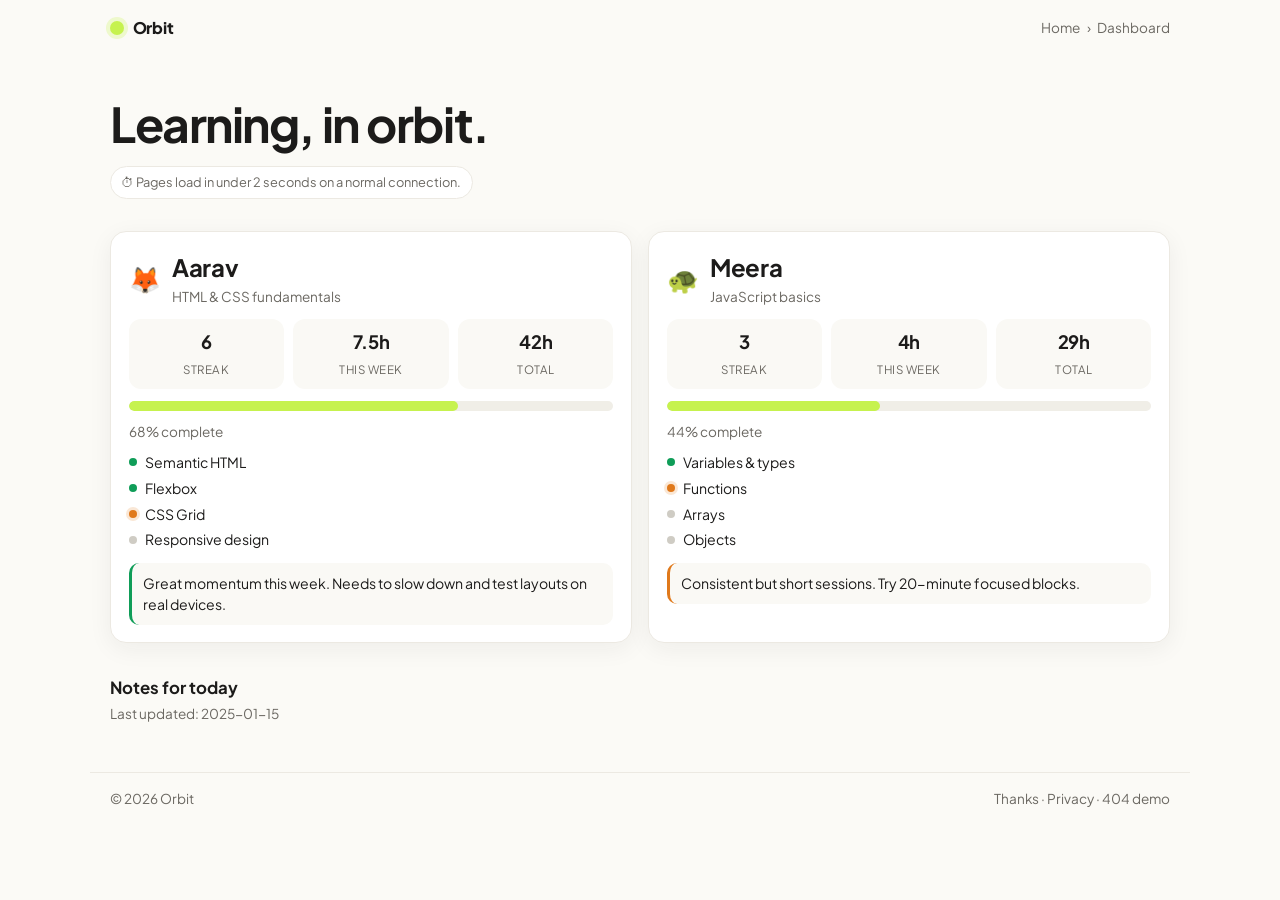
==== commit aa03d515: "orbitlearning" ====
--- a/index.html
+++ b/index.html
@@ -1,22 +1,61 @@
 <!doctype html>
-<html lang="en" data-theme="light">
+<html lang="en">
   <head>
     <meta charset="utf-8" />
     <meta name="viewport" content="width=device-width, initial-scale=1" />
-    <meta name="color-scheme" content="light dark" />
-    <title>Orbit — learning workspace</title>
+    <title>Orbit — Learn & Build Together</title>
     <meta
       name="description"
-      content="A quiet workspace for learning, noting, and building together."
+      content="A friendly learning dashboard to track student progress, time spent, and feedback."
+    />
+    <link rel="icon" href="favicon.svg" type="image/svg+xml" />
+    <link rel="preconnect" href="https://fonts.googleapis.com" />
+    <link rel="preconnect" href="https://fonts.gstatic.com" crossorigin />
+    <link
+      href="https://fonts.googleapis.com/css2?family=Plus+Jakarta+Sans:wght@400;600;700;800&display=swap"
+      rel="stylesheet"
     />
     <link rel="stylesheet" href="styles.css" />
   </head>
   <body>
-    <a class="skip-link" href="#main">Skip to content</a>
-    <div id="app"></div>
-    <div id="modal-root"></div>
-    <div id="toast" class="toast" role="status" aria-live="polite"></div>
-    <script src="lessons.js"></script>
+    <a class="skip" href="#main">Skip to content</a>
+
+    <header class="topbar">
+      <div class="brand">
+        <span class="orbit-dot" aria-hidden="true"></span>
+        <span>Orbit</span>
+      </div>
+      <nav aria-label="Breadcrumb" class="crumbs">
+        <a href="index.html">Home</a>
+        <span aria-hidden="true">›</span>
+        <span aria-current="page">Dashboard</span>
+      </nav>
+    </header>
+
+    <main id="main">
+      <section class="hero">
+        <h1>Learning, in orbit.</h1>
+        <p class="promise" id="promise"></p>
+      </section>
+
+      <section id="students" class="grid" aria-label="Students"></section>
+
+      <section class="notes">
+        <h2>Notes for today</h2>
+        <p id="updated" class="muted"></p>
+      </section>
+    </main>
+
+    <footer class="foot">
+      <span>© <span id="year"></span> Orbit</span>
+      <span>
+        <a href="thank-you.html">Thanks</a> ·
+        <a href="privacy.html">Privacy</a> ·
+        <a href="404.html">404 demo</a>
+      </span>
+    </footer>
+
+    <script src="data.js"></script>
     <script src="app.js"></script>
   </body>
 </html>
--- a/styles.css
+++ b/styles.css
@@ -1,1143 +1,302 @@
-/* =========================================================================
-   Orbit — Phase 1 stylesheet
-   Warm editorial workspace. Paper, ink, two accents, hairline dividers.
-   ========================================================================= */
-
-/* ---------- Tokens ---------- */
 :root {
-  --paper: #f4f1ea;
-  --surface: #fffdfa;
-  --surface-2: #efebe1;
-  --ink: #252821;
-  --ink-2: #62665d;
-  --ink-3: #8e9188;
-  --rule: #d8d3c8;
-  --rule-2: #c6c1b4;
-  --accent: #405747;
-  --accent-2: #a64b32;
-  --accent-ink: #fffdfa;
-  --warn-bg: #f6ebdd;
-  --warn-ink: #7a2e1b;
-  --ok-ink: #2f5a3e;
-
-  --font-sans:
-    -apple-system, BlinkMacSystemFont, "Segoe UI", system-ui, Roboto,
-    "Helvetica Neue", Arial, sans-serif;
-  --font-serif:
-    "Iowan Old Style", "Palatino Linotype", Palatino, Georgia,
-    "Times New Roman", serif;
-  --font-mono:
-    ui-monospace, SFMono-Regular, "SF Mono", Menlo, Consolas, "Liberation Mono",
-    monospace;
-
-  --radius: 6px;
-  --radius-sm: 4px;
-  --sidebar-w: 240px;
-  --maxw: 820px;
-}
-
-[data-theme="dark"] {
-  --paper: #181c19;
-  --surface: #222823;
-  --surface-2: #2a322b;
-  --ink: #f0efe8;
-  --ink-2: #b6bbaf;
-  --ink-3: #8c9287;
-  --rule: #3a443b;
-  --rule-2: #4b564b;
-  --accent: #b2c8a5;
-  --accent-2: #e5ab91;
-  --accent-ink: #181c19;
-  --warn-bg: #2e221b;
-  --warn-ink: #f1c7b5;
-  --ok-ink: #b2c8a5;
-}
-
-/* ---------- Reset ---------- */
-*,
-*::before,
-*::after {
+  --bg: #fbfaf6;
+  --card: #ffffff;
+  --ink: #1c1b1a;
+  --muted: #6b6862;
+  --line: #ece9e2;
+  --lime: #c6f24e;
+  --lime-ink: #1b2606;
+  --sky: #bfe3ff;
+  --peach: #ffd9c2;
+  --good: #0f9d58;
+  --watch: #e0791b;
+  --great: #5b5bd6;
+  --radius: 16px;
+  --shadow: 0 6px 24px rgba(28, 27, 26, 0.06);
+}
+* {
   box-sizing: border-box;
 }
 html,
 body {
+  margin: 0;
+}
+body {
+  font-family:
+    "Plus Jakarta Sans",
+    system-ui,
+    -apple-system,
+    sans-serif;
+  background: var(--bg);
+  color: var(--ink);
+  line-height: 1.5;
+  -webkit-font-smoothing: antialiased;
+}
+a {
+  color: inherit;
+}
+.skip {
+  position: absolute;
+  left: -999px;
+  top: 0;
+  background: var(--lime);
+  color: var(--lime-ink);
+  padding: 0.5rem 0.8rem;
+  border-radius: 8px;
+}
+.skip:focus {
+  left: 1rem;
+  top: 1rem;
+  z-index: 10;
+}
+
+.topbar {
+  display: flex;
+  align-items: center;
+  justify-content: space-between;
+  padding: 1rem 1.25rem;
+  max-width: 1100px;
+  margin: 0 auto;
+}
+.brand {
+  display: flex;
+  align-items: center;
+  gap: 0.55rem;
+  font-weight: 800;
+  letter-spacing: -0.02em;
+}
+.orbit-dot {
+  width: 14px;
+  height: 14px;
+  border-radius: 50%;
+  background: var(--lime);
+  box-shadow: 0 0 0 4px rgba(198, 242, 78, 0.25);
+}
+.crumbs {
+  font-size: 0.85rem;
+  color: var(--muted);
+  display: flex;
+  gap: 0.4rem;
+  align-items: center;
+}
+.crumbs a {
+  text-decoration: none;
+}
+.crumbs a:hover {
+  color: var(--ink);
+}
+
+main {
+  max-width: 1100px;
+  margin: 0 auto;
+  padding: 0 1.25rem 3rem;
+}
+
+.hero {
+  padding: 2rem 0 1rem;
+}
+.hero h1 {
+  font-size: clamp(2rem, 5vw, 3rem);
+  letter-spacing: -0.03em;
+  margin: 0 0 0.4rem;
+}
+.promise {
+  display: inline-block;
+  font-size: 0.8rem;
+  color: var(--muted);
+  background: var(--card);
+  border: 1px solid var(--line);
+  padding: 0.35rem 0.65rem;
+  border-radius: 999px;
+  margin: 0;
+}
+
+.grid {
+  display: grid;
+  gap: 1rem;
+  grid-template-columns: repeat(auto-fit, minmax(280px, 1fr));
+  margin-top: 1rem;
+}
+
+.card {
+  background: var(--card);
+  border: 1px solid var(--line);
+  border-radius: var(--radius);
+  padding: 1.1rem;
+  box-shadow: var(--shadow);
+}
+.card-head {
+  display: flex;
+  align-items: center;
+  gap: 0.7rem;
+  margin-bottom: 0.6rem;
+}
+.avatar {
+  font-size: 1.6rem;
+  line-height: 1;
+}
+.student-name {
+  font-weight: 700;
+  margin: 0;
+  letter-spacing: -0.01em;
+}
+.focus {
+  color: var(--muted);
+  font-size: 0.85rem;
+  margin: 0.1rem 0 0;
+}
+
+.stats {
+  display: grid;
+  grid-template-columns: repeat(3, 1fr);
+  gap: 0.6rem;
+  margin: 0.7rem 0;
+}
+.stat {
+  background: #faf9f5;
+  border-radius: 12px;
+  padding: 0.6rem;
+  text-align: center;
+}
+.stat b {
+  display: block;
+  font-size: 1.15rem;
+  letter-spacing: -0.02em;
+}
+.stat span {
+  font-size: 0.72rem;
+  color: var(--muted);
+  text-transform: uppercase;
+  letter-spacing: 0.04em;
+}
+
+.bar {
+  height: 10px;
+  background: #f0eee7;
+  border-radius: 999px;
+  overflow: hidden;
+  margin: 0.3rem 0 0.7rem;
+}
+.bar > i {
+  display: block;
   height: 100%;
-}
-body {
-  margin: 0;
-  font-family: var(--font-sans);
-  font-size: 15px;
-  line-height: 1.6;
+  background: var(--lime);
+  border-radius: 999px;
+  transition: width 0.4s ease;
+}
+
+.lessons {
+  list-style: none;
+  padding: 0;
+  margin: 0.4rem 0 0.8rem;
+  display: grid;
+  gap: 0.3rem;
+}
+.lessons li {
+  display: flex;
+  align-items: center;
+  gap: 0.5rem;
+  font-size: 0.88rem;
+}
+.dot {
+  width: 8px;
+  height: 8px;
+  border-radius: 50%;
+  flex: 0 0 auto;
+}
+.dot.done {
+  background: var(--good);
+}
+.dot.active {
+  background: var(--watch);
+  box-shadow: 0 0 0 3px rgba(224, 121, 27, 0.18);
+}
+.dot.todo {
+  background: #cfccc4;
+}
+
+.feedback {
+  font-size: 0.88rem;
+  margin: 0;
+  padding: 0.6rem 0.7rem;
+  border-radius: 10px;
+  background: #faf9f5;
   color: var(--ink);
-  background: var(--paper);
-  -webkit-font-smoothing: antialiased;
-  text-rendering: optimizeLegibility;
-}
-h1,
-h2,
-h3,
-h4 {
-  margin: 0;
-  font-weight: 600;
-  line-height: 1.25;
-  color: var(--ink);
-}
-h1 {
-  font-family: var(--font-serif);
-  font-size: 1.7rem;
-  font-weight: 600;
-  letter-spacing: -0.01em;
-}
-h2 {
-  font-family: var(--font-serif);
-  font-size: 1.25rem;
-  font-weight: 600;
-}
-h3 {
-  font-size: 0.98rem;
-  font-weight: 600;
-  letter-spacing: 0.01em;
-}
-p {
-  margin: 0 0 0.9em;
-}
-p:last-child {
-  margin-bottom: 0;
-}
-ul,
-ol {
-  margin: 0 0 0.9em;
-  padding-left: 1.3em;
-}
-li + li {
-  margin-top: 0.15em;
-}
-a {
-  color: var(--accent);
-  text-decoration: underline;
-  text-underline-offset: 2px;
-  text-decoration-thickness: 1px;
-}
-a:hover {
-  color: var(--accent-2);
-}
-code,
-pre {
-  font-family: var(--font-mono);
-  font-size: 0.9em;
-}
-pre {
-  background: var(--surface-2);
-  border: 1px solid var(--rule);
-  border-radius: var(--radius-sm);
-  padding: 0.75rem 0.9rem;
-  overflow-x: auto;
-}
-img {
-  max-width: 100%;
-  display: block;
-}
-button {
-  font: inherit;
-  color: inherit;
-}
-
-:focus-visible {
-  outline: 2px solid var(--accent);
-  outline-offset: 2px;
-  border-radius: 2px;
-}
-.skip-link {
-  position: absolute;
-  top: -60px;
-  left: 12px;
-  background: var(--surface);
-  border: 1px solid var(--rule);
-  padding: 0.5rem 0.9rem;
-  border-radius: var(--radius);
-  text-decoration: none;
-  z-index: 100;
-}
-.skip-link:focus {
-  top: 12px;
-}
-
-@media (prefers-reduced-motion: reduce) {
-  *,
-  *::before,
-  *::after {
-    animation-duration: 0.001ms !important;
-    transition-duration: 0.001ms !important;
-  }
-}
-
-/* ---------- Layout shell ---------- */
-.app {
-  display: grid;
-  grid-template-columns: var(--sidebar-w) minmax(0, 1fr);
-  min-height: 100vh;
-}
-
-/* ---------- Sidebar ---------- */
-.sidebar {
-  background: var(--surface);
-  border-right: 1px solid var(--rule);
-  padding: 1.5rem 1.25rem;
-  display: flex;
-  flex-direction: column;
-  gap: 1.4rem;
-  position: sticky;
-  top: 0;
-  height: 100vh;
-  overflow-y: auto;
-  box-sizing: border-box;
-  width: var(--sidebar-w);
-  flex-shrink: 0;
-}
-.sidebar .brand {
-  display: flex;
-  flex-direction: column;
-  gap: 2px;
-  padding-bottom: 1rem;
-  border-bottom: 1px solid var(--rule);
-}
-.sidebar .brand .name {
-  font-family: var(--font-serif);
-  font-size: 1.35rem;
-  font-weight: 600;
-  letter-spacing: -0.01em;
-  color: var(--ink);
-  text-decoration: none;
-}
-.sidebar .brand .tagline {
-  font-size: 0.78rem;
-  color: var(--ink-2);
-  letter-spacing: 0.02em;
-}
-
-.nav-group {
-  display: flex;
-  flex-direction: column;
-  gap: 1px;
-}
-.nav-group .label {
-  font-size: 0.7rem;
-  letter-spacing: 0.12em;
-  text-transform: uppercase;
-  color: var(--ink-3);
-  font-weight: 600;
-  padding: 0 0.5rem 0.3rem;
-}
-.nav-group a {
-  display: block;
-  padding: 0.32rem 0.5rem;
-  color: var(--ink-2);
-  font-size: 0.9rem;
-  border-radius: var(--radius-sm);
-  text-decoration: none;
-}
-.nav-group a:hover {
-  color: var(--ink);
-  background: var(--surface-2);
-}
-.nav-group a[aria-current="page"] {
-  color: var(--ink);
-  background: var(--surface-2);
-  font-weight: 600;
-}
-
-.sidebar .spacer {
-  flex: 1;
-}
-
-.user-box {
-  display: flex;
-  align-items: center;
-  gap: 0.7rem;
-  padding-top: 1rem;
-  border-top: 1px solid var(--rule);
-}
-.user-box .initials {
-  width: 32px;
-  height: 32px;
-  flex: none;
-  display: grid;
-  place-items: center;
-  border-radius: var(--radius-sm);
-  background: var(--accent);
-  color: var(--accent-ink);
-  font-size: 0.72rem;
-  font-weight: 700;
-  letter-spacing: 0.04em;
-  font-family: var(--font-sans);
-}
-.user-box .meta {
-  min-width: 0;
-  flex: 1;
-}
-.user-box .name {
-  font-size: 0.88rem;
-  font-weight: 600;
-  color: var(--ink);
-  white-space: nowrap;
-  overflow: hidden;
-  text-overflow: ellipsis;
-}
-.user-box .role {
-  font-size: 0.75rem;
-  color: var(--ink-3);
-  text-transform: capitalize;
-}
-.user-box .switch {
-  font-size: 0.78rem;
-  color: var(--ink-2);
-  text-decoration: none;
-  white-space: nowrap;
-}
-.user-box .switch:hover {
-  color: var(--accent);
-}
-
-/* ---------- Main ---------- */
-.main {
-  min-width: 0;
-  padding: 2rem 2.5rem 4rem;
-}
-.main-inner {
-  max-width: var(--maxw);
+  border-left: 3px solid var(--muted);
+}
+.feedback.good {
+  border-color: var(--good);
+}
+.feedback.watch {
+  border-color: var(--watch);
+}
+.feedback.great {
+  border-color: var(--great);
+}
+
+.notes {
+  margin-top: 2rem;
+}
+.notes h2 {
+  font-size: 1.05rem;
+  margin: 0 0 0.2rem;
+}
+.muted {
+  color: var(--muted);
+  font-size: 0.85rem;
+  margin: 0;
+}
+
+.foot {
+  max-width: 1100px;
   margin: 0 auto;
-}
-
-.topbar {
-  display: flex;
-  align-items: center;
-  gap: 1rem;
-  margin-bottom: 2rem;
-}
-.topbar .menu-btn {
-  display: none;
-}
-.topbar .theme-btn {
-  margin-left: auto;
-  background: transparent;
-  border: 1px solid var(--rule);
-  color: var(--ink-2);
-  padding: 0.3rem 0.7rem;
-  border-radius: var(--radius-sm);
-  cursor: pointer;
-  font-size: 0.8rem;
-}
-.topbar .theme-btn:hover {
-  border-color: var(--rule-2);
-  color: var(--ink);
-}
-
-.mobile-only {
-  display: none;
-}
-
-/* ---------- Page header ---------- */
-.page-head {
-  margin-bottom: 2.25rem;
-}
-.page-head .eyebrow {
-  font-size: 0.72rem;
-  letter-spacing: 0.14em;
-  text-transform: uppercase;
-  color: var(--ink-3);
-  margin-bottom: 0.5rem;
-  font-weight: 600;
-}
-.page-head h1 {
-  margin-bottom: 0.35rem;
-}
-.page-head .lede {
-  color: var(--ink-2);
-  font-size: 0.98rem;
-  max-width: 60ch;
-}
-
-/* ---------- Buttons ---------- */
-.btn {
-  display: inline-flex;
-  align-items: center;
-  gap: 0.4rem;
-  font-family: var(--font-sans);
-  font-size: 0.9rem;
-  font-weight: 500;
-  padding: 0.45rem 0.9rem;
-  border-radius: var(--radius-sm);
-  border: 1px solid var(--rule-2);
-  background: var(--surface);
-  color: var(--ink);
-  cursor: pointer;
-  text-decoration: none;
-  line-height: 1.4;
-}
-.btn:hover {
-  border-color: var(--ink-2);
-}
-.btn.primary {
-  background: var(--accent);
-  border-color: var(--accent);
-  color: var(--accent-ink);
-}
-.btn.primary:hover {
-  background: var(--accent);
-  border-color: var(--accent);
-  opacity: 0.92;
-  color: var(--accent-ink);
-}
-.btn.ghost {
-  background: transparent;
-  border-color: transparent;
-  color: var(--ink-2);
-  padding: 0.35rem 0.5rem;
-}
-.btn.ghost:hover {
-  color: var(--ink);
-  background: var(--surface-2);
-}
-.btn.danger {
-  color: var(--accent-2);
-  border-color: var(--rule-2);
-  background: transparent;
-}
-.btn.danger:hover {
-  border-color: var(--accent-2);
-}
-.btn.sm {
-  font-size: 0.82rem;
-  padding: 0.3rem 0.6rem;
-}
-.btn.block {
-  width: 100%;
-  justify-content: center;
-}
-.btn:disabled {
-  opacity: 0.5;
-  cursor: not-allowed;
-}
-
-.link-btn {
-  background: none;
-  border: 0;
-  padding: 0;
-  cursor: pointer;
-  color: var(--accent);
-  font: inherit;
-  text-decoration: underline;
-  text-underline-offset: 2px;
-}
-.link-btn:hover {
-  color: var(--accent-2);
-}
-
-/* ---------- Home layout ---------- */
-.home-grid {
-  display: grid;
-  grid-template-columns: minmax(0, 1fr) 260px;
-  gap: 2.5rem;
-  align-items: start;
-}
-.home-main > section + section {
-  margin-top: 2rem;
-}
-.home-side > section + section {
-  margin-top: 1.75rem;
-}
-
-.section {
-  padding-bottom: 1.75rem;
-  border-bottom: 1px solid var(--rule);
-}
-.section:last-child {
-  border-bottom: 0;
-  padding-bottom: 0;
-}
-.section .section-head {
-  display: flex;
-  align-items: baseline;
+  padding: 1rem 1.25rem;
+  display: flex;
   justify-content: space-between;
   gap: 1rem;
-  margin-bottom: 0.85rem;
-}
-.section .section-head h2 {
-  font-size: 1.1rem;
-}
-.section .section-head .count {
-  font-size: 0.78rem;
-  color: var(--ink-3);
-}
-
-/* Continue card — quiet, one action */
-.continue-card {
-  background: var(--surface);
-  border: 1px solid var(--rule);
-  border-left: 3px solid var(--accent);
-  border-radius: var(--radius);
-  padding: 1rem 1.15rem;
-}
-.continue-card .label {
-  font-size: 0.72rem;
-  letter-spacing: 0.12em;
-  text-transform: uppercase;
-  color: var(--ink-3);
-  font-weight: 600;
-  margin-bottom: 0.4rem;
-}
-.continue-card h3 {
-  font-size: 1.05rem;
-  margin-bottom: 0.25rem;
-}
-.continue-card p {
-  color: var(--ink-2);
-  font-size: 0.9rem;
-  margin-bottom: 0.9rem;
-}
-.continue-card .actions {
-  display: flex;
-  gap: 0.6rem;
   flex-wrap: wrap;
-  align-items: center;
-}
-
-/* Focus today */
-.focus-list {
-  list-style: none;
-  padding: 0;
-  margin: 0;
-}
-.focus-list li {
-  display: flex;
-  gap: 0.7rem;
-  padding: 0.55rem 0;
-  border-bottom: 1px solid var(--rule);
-  align-items: flex-start;
-}
-.focus-list li:last-child {
-  border-bottom: 0;
-}
-.focus-list .mark {
-  flex: none;
-  width: 18px;
-  height: 18px;
-  margin-top: 3px;
-  border: 1px solid var(--rule-2);
-  border-radius: var(--radius-sm);
-  background: transparent;
-  display: grid;
-  place-items: center;
-  color: var(--accent);
-  font-size: 0.7rem;
-}
-.focus-list .mark.done {
-  background: var(--accent);
-  border-color: var(--accent);
-  color: var(--accent-ink);
-}
-.focus-list .body {
-  flex: 1;
-  min-width: 0;
-  font-size: 0.92rem;
-}
-.focus-list .body .when {
-  color: var(--ink-3);
-  font-size: 0.78rem;
-}
-
-/* Questions to explore */
-.questions {
-  list-style: none;
-  padding: 0;
-  margin: 0;
-}
-.questions li {
-  padding: 0.7rem 0.9rem;
-  border: 1px solid var(--rule);
-  background: var(--surface);
-  border-radius: var(--radius);
-  margin-bottom: 0.5rem;
-  font-size: 0.92rem;
-}
-.questions li:last-child {
-  margin-bottom: 0;
-}
-.questions .q-empty {
-  color: var(--ink-3);
-  font-size: 0.9rem;
-  font-style: italic;
-}
-
-.question-form {
-  display: flex;
-  gap: 0.5rem;
-  margin-top: 0.7rem;
-}
-.question-form input {
-  flex: 1;
-  font: inherit;
-  font-size: 0.9rem;
-  padding: 0.45rem 0.7rem;
-  background: var(--surface);
-  border: 1px solid var(--rule-2);
-  border-radius: var(--radius-sm);
+  color: var(--muted);
+  font-size: 0.85rem;
+  border-top: 1px solid var(--line);
+}
+.foot a {
+  text-decoration: none;
+  color: var(--muted);
+}
+.foot a:hover {
   color: var(--ink);
 }
-.question-form input:focus {
-  outline: 2px solid var(--accent);
-  outline-offset: 1px;
-}
-
-/* Notes list */
-.notes-list {
-  list-style: none;
-  padding: 0;
-  margin: 0;
-}
-.notes-list li {
-  padding: 0.7rem 0;
-  border-bottom: 1px solid var(--rule);
-}
-.notes-list li:last-child {
-  border-bottom: 0;
-}
-.notes-list .n-title {
-  font-weight: 500;
-  font-size: 0.95rem;
-  margin-bottom: 0.15rem;
-  color: var(--ink);
-}
-.notes-list .n-meta {
-  font-size: 0.78rem;
-  color: var(--ink-3);
-}
-.notes-empty {
-  color: var(--ink-3);
-  font-size: 0.9rem;
-  font-style: italic;
-}
-
-/* Progress summary */
-.progress-summary {
-  font-size: 0.9rem;
-  color: var(--ink-2);
-}
-.progress-summary .num {
-  font-family: var(--font-serif);
-  font-size: 1.9rem;
-  color: var(--ink);
+
+/* simple page blocks for thank-you / 404 / privacy */
+.page {
+  max-width: 640px;
+  margin: 0 auto;
+  padding: 3rem 1.25rem;
+  text-align: center;
+}
+.page h1 {
+  font-size: clamp(2rem, 6vw, 3rem);
+  letter-spacing: -0.03em;
+  margin: 0 0 0.5rem;
+}
+.page p {
+  color: var(--muted);
+}
+.btn {
+  display: inline-block;
+  margin-top: 1.2rem;
+  padding: 0.7rem 1.1rem;
+  border-radius: 10px;
+  background: var(--lime);
+  color: var(--lime-ink);
+  text-decoration: none;
+  font-weight: 700;
+}
+.btn:hover {
+  filter: brightness(0.95);
+}
+.big {
+  font-size: 5rem;
   line-height: 1;
-  margin-right: 0.3rem;
-}
-.progress-summary .num small {
-  font-family: var(--font-sans);
-  font-size: 0.8rem;
-  color: var(--ink-3);
-  margin-left: 0.3rem;
-}
-.progress-summary .list {
-  margin-top: 0.75rem;
-}
-.progress-summary .list li {
-  font-size: 0.85rem;
-  color: var(--ink-2);
-}
-.progress-summary .list li strong {
-  color: var(--ink);
-  font-weight: 600;
-}
-
-/* Empty state */
-.empty-state {
-  border: 1px dashed var(--rule-2);
-  border-radius: var(--radius);
-  padding: 1.25rem 1.25rem;
-  color: var(--ink-2);
-  font-size: 0.92rem;
-  background: var(--surface);
-}
-.empty-state strong {
-  color: var(--ink);
-  display: block;
-  margin-bottom: 0.3rem;
-}
-
-/* ---------- Login ---------- */
-.login-wrap {
-  min-height: 100vh;
-  display: grid;
-  place-items: center;
-  padding: 2rem 1rem;
-  background: var(--paper);
-}
-.login-card {
-  width: 100%;
-  max-width: 420px;
-  background: var(--surface);
-  border: 1px solid var(--rule);
-  border-radius: var(--radius);
-  padding: 2rem 2rem 1.75rem;
-}
-.login-card .brand {
-  font-family: var(--font-serif);
-  font-size: 1.4rem;
-  font-weight: 600;
-  letter-spacing: -0.01em;
-  margin-bottom: 0.15rem;
-}
-.login-card .tagline {
-  font-size: 0.82rem;
-  color: var(--ink-3);
-  margin-bottom: 1.75rem;
-  letter-spacing: 0.02em;
-}
-.login-card h1 {
-  font-family: var(--font-serif);
-  font-size: 1.3rem;
-  font-weight: 600;
-  margin-bottom: 0.35rem;
-}
-.login-card .lede {
-  font-size: 0.9rem;
-  color: var(--ink-2);
-  margin-bottom: 1.5rem;
-}
-
-.role-tabs {
-  display: flex;
-  gap: 0;
-  border: 1px solid var(--rule-2);
-  border-radius: var(--radius-sm);
-  overflow: hidden;
-  margin-bottom: 1.25rem;
-}
-.role-tabs button {
-  flex: 1;
-  padding: 0.5rem 0.75rem;
-  background: var(--surface);
-  border: 0;
-  color: var(--ink-2);
-  font-size: 0.85rem;
-  font-weight: 500;
-  cursor: pointer;
-}
-.role-tabs button + button {
-  border-left: 1px solid var(--rule-2);
-}
-.role-tabs button[aria-selected="true"] {
-  background: var(--surface-2);
-  color: var(--ink);
-  font-weight: 600;
-}
-
-.profile-list {
-  display: flex;
-  flex-direction: column;
-  gap: 0.35rem;
-  margin-bottom: 1.1rem;
-}
-.profile-option {
-  position: relative;
-}
-.profile-option input {
-  position: absolute;
-  opacity: 0;
-  inset: 0;
-  cursor: pointer;
-}
-.profile-option span {
-  display: flex;
-  align-items: center;
-  gap: 0.7rem;
-  padding: 0.55rem 0.7rem;
-  border: 1px solid var(--rule);
-  border-radius: var(--radius-sm);
-  background: var(--surface);
-  font-size: 0.9rem;
-}
-.profile-option input:checked + span {
-  border-color: var(--accent);
-  background: var(--surface-2);
-}
-.profile-option input:focus-visible + span {
-  outline: 2px solid var(--accent);
-  outline-offset: 1px;
-}
-.profile-option .initials {
-  width: 26px;
-  height: 26px;
-  flex: none;
-  display: grid;
-  place-items: center;
-  background: var(--accent);
-  color: var(--accent-ink);
-  font-size: 0.66rem;
-  font-weight: 700;
-  letter-spacing: 0.04em;
-  border-radius: 3px;
-}
-
-.field {
-  display: block;
-  margin-bottom: 0.9rem;
-}
-.field > span {
-  display: block;
-  font-size: 0.8rem;
-  font-weight: 500;
-  color: var(--ink-2);
-  margin-bottom: 0.35rem;
-}
-input[type="text"],
-input[type="url"],
-input[type="password"],
-input[type="number"],
-input[type="email"],
-textarea,
-select {
-  width: 100%;
-  font: inherit;
-  font-size: 0.92rem;
-  padding: 0.5rem 0.7rem;
-  background: var(--surface);
-  color: var(--ink);
-  border: 1px solid var(--rule-2);
-  border-radius: var(--radius-sm);
-  line-height: 1.45;
-}
-input:focus,
-textarea:focus,
-select:focus {
-  outline: 2px solid var(--accent);
-  outline-offset: 0;
-  border-color: var(--accent);
-}
-textarea {
-  min-height: 90px;
-  resize: vertical;
-}
-fieldset {
-  border: 1px solid var(--rule);
-  border-radius: var(--radius-sm);
-  padding: 0.75rem 1rem;
-  margin: 0 0 1rem;
-}
-fieldset legend {
-  padding: 0 0.35rem;
-  font-size: 0.8rem;
-  font-weight: 600;
-  color: var(--ink-2);
-}
-.hint {
-  font-size: 0.82rem;
-  color: var(--ink-3);
-}
-.form-grid {
-  display: grid;
-  grid-template-columns: repeat(auto-fit, minmax(200px, 1fr));
-  gap: 0 1rem;
-}
-
-.check {
-  display: flex;
-  gap: 0.55rem;
-  align-items: flex-start;
-  padding: 0.3rem 0;
-  font-size: 0.9rem;
-  cursor: pointer;
-}
-.check input {
-  margin-top: 0.25rem;
-  accent-color: var(--accent);
-  width: 15px;
-  height: 15px;
-  flex: none;
-}
-
-.login-foot {
-  margin-top: 1.25rem;
-  text-align: center;
-  font-size: 0.85rem;
-  color: var(--ink-2);
-}
-
-.demo-keys {
-  margin-top: 1.5rem;
-  font-size: 0.83rem;
-}
-.demo-keys summary {
-  cursor: pointer;
-  color: var(--ink-2);
-}
-.demo-keys ul {
-  margin: 0.5rem 0 0;
-  padding-left: 1.1rem;
-  color: var(--ink-2);
-}
-.demo-keys code {
-  background: var(--surface-2);
-  padding: 0.05rem 0.35rem;
-  border-radius: 3px;
-  color: var(--ink);
-  font-size: 0.82rem;
-}
-
-/* ---------- Tables (teacher home) ---------- */
-.table {
-  width: 100%;
-  border-collapse: collapse;
-  font-size: 0.88rem;
-}
-.table th {
-  text-align: left;
-  font-weight: 600;
-  font-size: 0.74rem;
-  text-transform: uppercase;
-  letter-spacing: 0.06em;
-  color: var(--ink-3);
-  padding: 0.5rem 0.6rem;
-  border-bottom: 1px solid var(--rule);
-}
-.table td {
-  padding: 0.6rem 0.6rem;
-  border-bottom: 1px solid var(--rule);
-  vertical-align: top;
-}
-.table tr:last-child td {
-  border-bottom: 0;
-}
-.table .num {
-  font-family: var(--font-mono);
-  font-size: 0.85rem;
-  color: var(--ink-2);
-}
-
-/* ---------- Module list (kept functional for existing routes) ---------- */
-.module-row {
-  display: grid;
-  grid-template-columns: auto 1fr auto;
-  gap: 0.9rem;
-  align-items: center;
-  padding: 0.7rem 0;
-  border-bottom: 1px solid var(--rule);
-}
-.module-row:last-child {
-  border-bottom: 0;
-}
-.module-row .order {
-  font-family: var(--font-mono);
-  font-size: 0.8rem;
-  color: var(--ink-3);
-  width: 22px;
-}
-.module-row .title {
-  font-weight: 500;
-  font-size: 0.94rem;
-}
-.module-row .meta {
-  font-size: 0.78rem;
-  color: var(--ink-3);
-  margin-top: 0.15rem;
-}
-.module-row .actions {
-  display: flex;
-  gap: 0.3rem;
-  flex-wrap: wrap;
-  justify-content: flex-end;
-}
-
-.status-dot {
-  display: inline-block;
-  width: 6px;
-  height: 6px;
-  border-radius: 50%;
-  margin-right: 0.35rem;
-  vertical-align: middle;
-  background: var(--ink-3);
-}
-.status-dot.pub {
-  background: var(--accent);
-}
-.status-dot.draft {
-  background: var(--accent-2);
-}
-
-/* ---------- Dialog ---------- */
-.dialog-backdrop {
-  position: fixed;
-  inset: 0;
-  z-index: 100;
-  background: rgba(20, 22, 20, 0.45);
-  display: grid;
-  place-items: center;
-  padding: 1rem;
-  overflow-y: auto;
-}
-.dialog {
-  width: min(640px, 100%);
-  max-height: 90vh;
-  display: flex;
-  flex-direction: column;
-  background: var(--surface);
-  border: 1px solid var(--rule-2);
-  border-radius: var(--radius);
-  box-shadow: 0 8px 24px rgba(0, 0, 0, 0.12);
-}
-.dialog.wide {
-  width: min(860px, 100%);
-}
-.dialog-head {
-  display: flex;
-  align-items: center;
-  justify-content: space-between;
-  gap: 1rem;
-  padding: 1rem 1.25rem;
-  border-bottom: 1px solid var(--rule);
-}
-.dialog-head h2 {
-  font-family: var(--font-serif);
-  font-size: 1.1rem;
-  font-weight: 600;
-}
-.dialog-body {
-  padding: 1.25rem;
-  overflow-y: auto;
-}
-.dialog-foot {
-  padding: 1rem 1.25rem;
-  border-top: 1px solid var(--rule);
-  display: flex;
-  gap: 0.5rem;
-  justify-content: flex-end;
-  flex-wrap: wrap;
-}
-
-.icon-close {
-  background: transparent;
-  border: 0;
-  cursor: pointer;
-  font-size: 1.1rem;
-  color: var(--ink-2);
-  padding: 0.15rem 0.4rem;
-  border-radius: var(--radius-sm);
-}
-.icon-close:hover {
-  color: var(--ink);
-  background: var(--surface-2);
-}
-
-/* ---------- Toast ---------- */
-.toast {
-  position: fixed;
-  left: 50%;
-  bottom: 24px;
-  transform: translate(-50%, 12px);
-  background: var(--ink);
-  color: var(--paper);
-  padding: 0.55rem 1rem;
-  border-radius: var(--radius-sm);
-  font-size: 0.85rem;
-  opacity: 0;
-  pointer-events: none;
-  transition:
-    opacity 0.18s ease,
-    transform 0.18s ease;
-  max-width: min(90vw, 480px);
-  z-index: 200;
-}
-.toast.show {
-  opacity: 1;
-  transform: translate(-50%, 0);
-}
-
-/* ---------- Legacy-compatible helpers (still used by later routes) ---------- */
-.card {
-  background: var(--surface);
-  border: 1px solid var(--rule);
-  border-radius: var(--radius);
-  padding: 1rem 1.15rem;
-}
-.chip {
-  display: inline-block;
-  font-size: 0.75rem;
-  color: var(--ink-2);
-  border: 1px solid var(--rule-2);
-  border-radius: var(--radius-sm);
-  padding: 0.05rem 0.45rem;
-}
-.chip.warn {
-  color: var(--warn-ink);
-  border-color: var(--accent-2);
-  background: var(--warn-bg);
-}
-.empty {
-  padding: 2rem 1rem;
-  text-align: center;
-  color: var(--ink-3);
-  border: 1px dashed var(--rule-2);
-  border-radius: var(--radius);
-}
-
-/* ---------- Responsive ---------- */
-@media (max-width: 900px) {
-  .app {
-    grid-template-columns: 1fr;
-  }
-  .sidebar {
-    position: fixed;
-    top: 0;
-    left: 0;
-    bottom: 0;
-    width: 260px;
-    transform: translateX(-100%);
-    transition: transform 0.2s ease;
-    z-index: 60;
-    box-shadow: 2px 0 12px rgba(0, 0, 0, 0.08);
-  }
-  .sidebar.open {
-    transform: none;
-  }
-  .sidebar-backdrop {
-    position: fixed;
-    inset: 0;
-    background: rgba(20, 22, 20, 0.35);
-    z-index: 55;
-    opacity: 0;
-    pointer-events: none;
-    transition: opacity 0.2s ease;
-  }
-  .sidebar-backdrop.show {
-    opacity: 1;
-    pointer-events: auto;
-  }
-  .main {
-    padding: 1.25rem 1.25rem 3rem;
-  }
-  .topbar .menu-btn {
-    display: inline-flex;
-    background: var(--surface);
-    border: 1px solid var(--rule-2);
-    color: var(--ink);
-    padding: 0.35rem 0.7rem;
-    border-radius: var(--radius-sm);
-    cursor: pointer;
-    font-size: 0.85rem;
-  }
-  .home-grid {
-    grid-template-columns: 1fr;
-    gap: 1.75rem;
-  }
-}
-
-@media (max-width: 620px) {
-  h1 {
-    font-size: 1.45rem;
-  }
-  .main {
-    padding: 1rem 1rem 2.5rem;
-  }
-  .page-head {
-    margin-bottom: 1.6rem;
-  }
-}
+  margin: 0;
+}
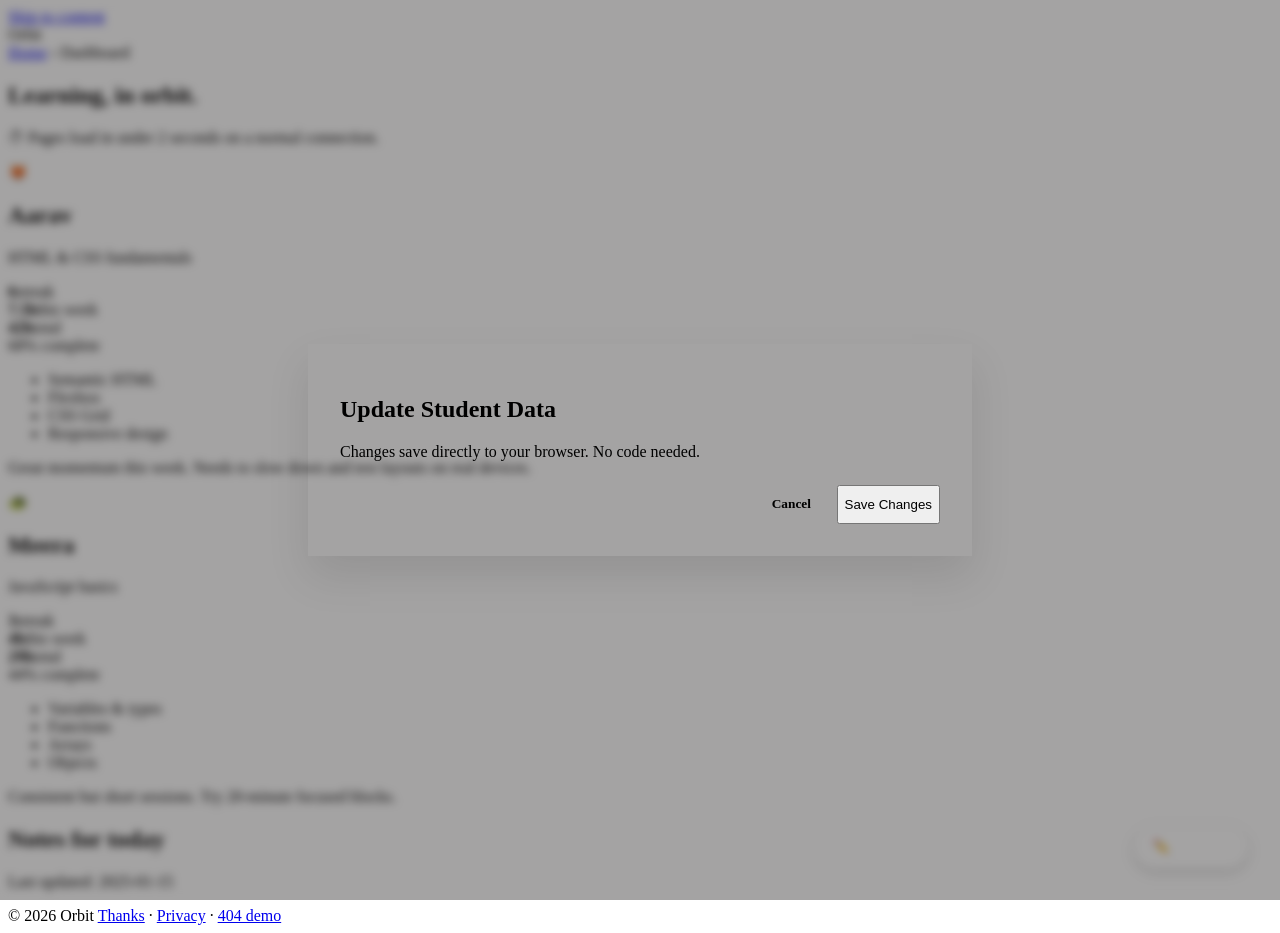
==== commit d61f0a73: "update" ====
--- a/index.html
+++ b/index.html
@@ -55,6 +55,24 @@
       </span>
     </footer>
 
+    <!-- THE NEW REAL-WORLD EDITOR BUTTON -->
+    <button class="floating-edit" id="open-editor">✏️ Edit Data</button>
+
+    <!-- THE EDITOR MODAL -->
+    <div id="editor-modal" class="modal-overlay" hidden>
+      <div class="modal-content">
+        <h2>Update Student Data</h2>
+        <p class="muted" style="margin-bottom: 1rem">
+          Changes save directly to your browser. No code needed.
+        </p>
+        <div id="editor-forms"></div>
+        <div class="modal-actions">
+          <button class="btn-outline" id="close-editor">Cancel</button>
+          <button class="btn" id="save-editor">Save Changes</button>
+        </div>
+      </div>
+    </div>
+
     <script src="data.js"></script>
     <script src="app.js"></script>
   </body>
--- a/styles.css
+++ b/styles.css
@@ -1,302 +1,94 @@
-:root {
-  --bg: #fbfaf6;
-  --card: #ffffff;
-  --ink: #1c1b1a;
-  --muted: #6b6862;
-  --line: #ece9e2;
-  --lime: #c6f24e;
-  --lime-ink: #1b2606;
-  --sky: #bfe3ff;
-  --peach: #ffd9c2;
-  --good: #0f9d58;
-  --watch: #e0791b;
-  --great: #5b5bd6;
-  --radius: 16px;
-  --shadow: 0 6px 24px rgba(28, 27, 26, 0.06);
+/* --- REAL WORLD EDITOR STYLES --- */
+.floating-edit {
+  position: fixed;
+  bottom: 2rem;
+  right: 2rem;
+  background: var(--ink);
+  color: #fff;
+  border: none;
+  padding: 0.8rem 1.2rem;
+  border-radius: 999px;
+  font-family: inherit;
+  font-weight: 700;
+  cursor: pointer;
+  box-shadow: 0 4px 12px rgba(0, 0, 0, 0.15);
+  transition: transform 0.2s;
+  z-index: 100;
 }
-* {
-  box-sizing: border-box;
-}
-html,
-body {
-  margin: 0;
-}
-body {
-  font-family:
-    "Plus Jakarta Sans",
-    system-ui,
-    -apple-system,
-    sans-serif;
-  background: var(--bg);
-  color: var(--ink);
-  line-height: 1.5;
-  -webkit-font-smoothing: antialiased;
-}
-a {
-  color: inherit;
-}
-.skip {
-  position: absolute;
-  left: -999px;
-  top: 0;
-  background: var(--lime);
-  color: var(--lime-ink);
-  padding: 0.5rem 0.8rem;
-  border-radius: 8px;
-}
-.skip:focus {
-  left: 1rem;
-  top: 1rem;
-  z-index: 10;
+.floating-edit:hover {
+  transform: scale(1.05);
 }
 
-.topbar {
+.modal-overlay {
+  position: fixed;
+  top: 0;
+  left: 0;
+  width: 100%;
+  height: 100%;
+  background: rgba(28, 27, 26, 0.4);
+  backdrop-filter: blur(4px);
   display: flex;
   align-items: center;
-  justify-content: space-between;
-  padding: 1rem 1.25rem;
-  max-width: 1100px;
-  margin: 0 auto;
+  justify-content: center;
+  z-index: 1000;
 }
-.brand {
+.modal-content {
+  background: var(--card);
+  padding: 2rem;
+  border-radius: var(--radius);
+  width: 100%;
+  max-width: 600px;
+  max-height: 90vh;
+  overflow-y: auto;
+  box-shadow: 0 20px 40px rgba(0, 0, 0, 0.1);
+}
+.edit-group {
+  background: #faf9f5;
+  padding: 1rem;
+  border-radius: 12px;
+  margin-bottom: 1rem;
+}
+.edit-group h3 {
+  margin: 0 0 1rem;
+  font-size: 1.1rem;
+}
+.edit-row {
   display: flex;
-  align-items: center;
-  gap: 0.55rem;
-  font-weight: 800;
-  letter-spacing: -0.02em;
+  gap: 1rem;
+  margin-bottom: 1rem;
 }
-.orbit-dot {
-  width: 14px;
-  height: 14px;
-  border-radius: 50%;
-  background: var(--lime);
-  box-shadow: 0 0 0 4px rgba(198, 242, 78, 0.25);
+.edit-row label {
+  flex: 1;
+  font-size: 0.85rem;
+  font-weight: 600;
 }
-.crumbs {
-  font-size: 0.85rem;
-  color: var(--muted);
+.edit-group input,
+.edit-group textarea {
+  width: 100%;
+  padding: 0.5rem;
+  margin-top: 0.3rem;
+  border: 1px solid var(--line);
+  border-radius: 8px;
+  font-family: inherit;
+  font-size: 0.9rem;
+}
+.edit-group textarea {
+  resize: vertical;
+  min-height: 60px;
+}
+.modal-actions {
   display: flex;
-  gap: 0.4rem;
-  align-items: center;
+  justify-content: flex-end;
+  gap: 0.5rem;
+  margin-top: 1.5rem;
 }
-.crumbs a {
-  text-decoration: none;
-}
-.crumbs a:hover {
-  color: var(--ink);
-}
-
-main {
-  max-width: 1100px;
-  margin: 0 auto;
-  padding: 0 1.25rem 3rem;
-}
-
-.hero {
-  padding: 2rem 0 1rem;
-}
-.hero h1 {
-  font-size: clamp(2rem, 5vw, 3rem);
-  letter-spacing: -0.03em;
-  margin: 0 0 0.4rem;
-}
-.promise {
-  display: inline-block;
-  font-size: 0.8rem;
-  color: var(--muted);
-  background: var(--card);
+.btn-outline {
+  background: transparent;
   border: 1px solid var(--line);
-  padding: 0.35rem 0.65rem;
-  border-radius: 999px;
-  margin: 0;
-}
-
-.grid {
-  display: grid;
-  gap: 1rem;
-  grid-template-columns: repeat(auto-fit, minmax(280px, 1fr));
-  margin-top: 1rem;
-}
-
-.card {
-  background: var(--card);
-  border: 1px solid var(--line);
-  border-radius: var(--radius);
-  padding: 1.1rem;
-  box-shadow: var(--shadow);
-}
-.card-head {
-  display: flex;
-  align-items: center;
-  gap: 0.7rem;
-  margin-bottom: 0.6rem;
-}
-.avatar {
-  font-size: 1.6rem;
-  line-height: 1;
-}
-.student-name {
-  font-weight: 700;
-  margin: 0;
-  letter-spacing: -0.01em;
-}
-.focus {
-  color: var(--muted);
-  font-size: 0.85rem;
-  margin: 0.1rem 0 0;
-}
-
-.stats {
-  display: grid;
-  grid-template-columns: repeat(3, 1fr);
-  gap: 0.6rem;
-  margin: 0.7rem 0;
-}
-.stat {
-  background: #faf9f5;
-  border-radius: 12px;
-  padding: 0.6rem;
-  text-align: center;
-}
-.stat b {
-  display: block;
-  font-size: 1.15rem;
-  letter-spacing: -0.02em;
-}
-.stat span {
-  font-size: 0.72rem;
-  color: var(--muted);
-  text-transform: uppercase;
-  letter-spacing: 0.04em;
-}
-
-.bar {
-  height: 10px;
-  background: #f0eee7;
-  border-radius: 999px;
-  overflow: hidden;
-  margin: 0.3rem 0 0.7rem;
-}
-.bar > i {
-  display: block;
-  height: 100%;
-  background: var(--lime);
-  border-radius: 999px;
-  transition: width 0.4s ease;
-}
-
-.lessons {
-  list-style: none;
-  padding: 0;
-  margin: 0.4rem 0 0.8rem;
-  display: grid;
-  gap: 0.3rem;
-}
-.lessons li {
-  display: flex;
-  align-items: center;
-  gap: 0.5rem;
-  font-size: 0.88rem;
-}
-.dot {
-  width: 8px;
-  height: 8px;
-  border-radius: 50%;
-  flex: 0 0 auto;
-}
-.dot.done {
-  background: var(--good);
-}
-.dot.active {
-  background: var(--watch);
-  box-shadow: 0 0 0 3px rgba(224, 121, 27, 0.18);
-}
-.dot.todo {
-  background: #cfccc4;
-}
-
-.feedback {
-  font-size: 0.88rem;
-  margin: 0;
-  padding: 0.6rem 0.7rem;
+  padding: 0.7rem 1.1rem;
   border-radius: 10px;
-  background: #faf9f5;
-  color: var(--ink);
-  border-left: 3px solid var(--muted);
-}
-.feedback.good {
-  border-color: var(--good);
-}
-.feedback.watch {
-  border-color: var(--watch);
-}
-.feedback.great {
-  border-color: var(--great);
-}
-
-.notes {
-  margin-top: 2rem;
-}
-.notes h2 {
-  font-size: 1.05rem;
-  margin: 0 0 0.2rem;
-}
-.muted {
-  color: var(--muted);
-  font-size: 0.85rem;
-  margin: 0;
-}
-
-.foot {
-  max-width: 1100px;
-  margin: 0 auto;
-  padding: 1rem 1.25rem;
-  display: flex;
-  justify-content: space-between;
-  gap: 1rem;
-  flex-wrap: wrap;
-  color: var(--muted);
-  font-size: 0.85rem;
-  border-top: 1px solid var(--line);
-}
-.foot a {
-  text-decoration: none;
+  cursor: pointer;
+  font-family: inherit;
+  font-weight: 600;
   color: var(--muted);
 }
-.foot a:hover {
-  color: var(--ink);
-}
-
-/* simple page blocks for thank-you / 404 / privacy */
-.page {
-  max-width: 640px;
-  margin: 0 auto;
-  padding: 3rem 1.25rem;
-  text-align: center;
-}
-.page h1 {
-  font-size: clamp(2rem, 6vw, 3rem);
-  letter-spacing: -0.03em;
-  margin: 0 0 0.5rem;
-}
-.page p {
-  color: var(--muted);
-}
-.btn {
-  display: inline-block;
-  margin-top: 1.2rem;
-  padding: 0.7rem 1.1rem;
-  border-radius: 10px;
-  background: var(--lime);
-  color: var(--lime-ink);
-  text-decoration: none;
-  font-weight: 700;
-}
-.btn:hover {
-  filter: brightness(0.95);
-}
-.big {
-  font-size: 5rem;
-  line-height: 1;
-  margin: 0;
-}
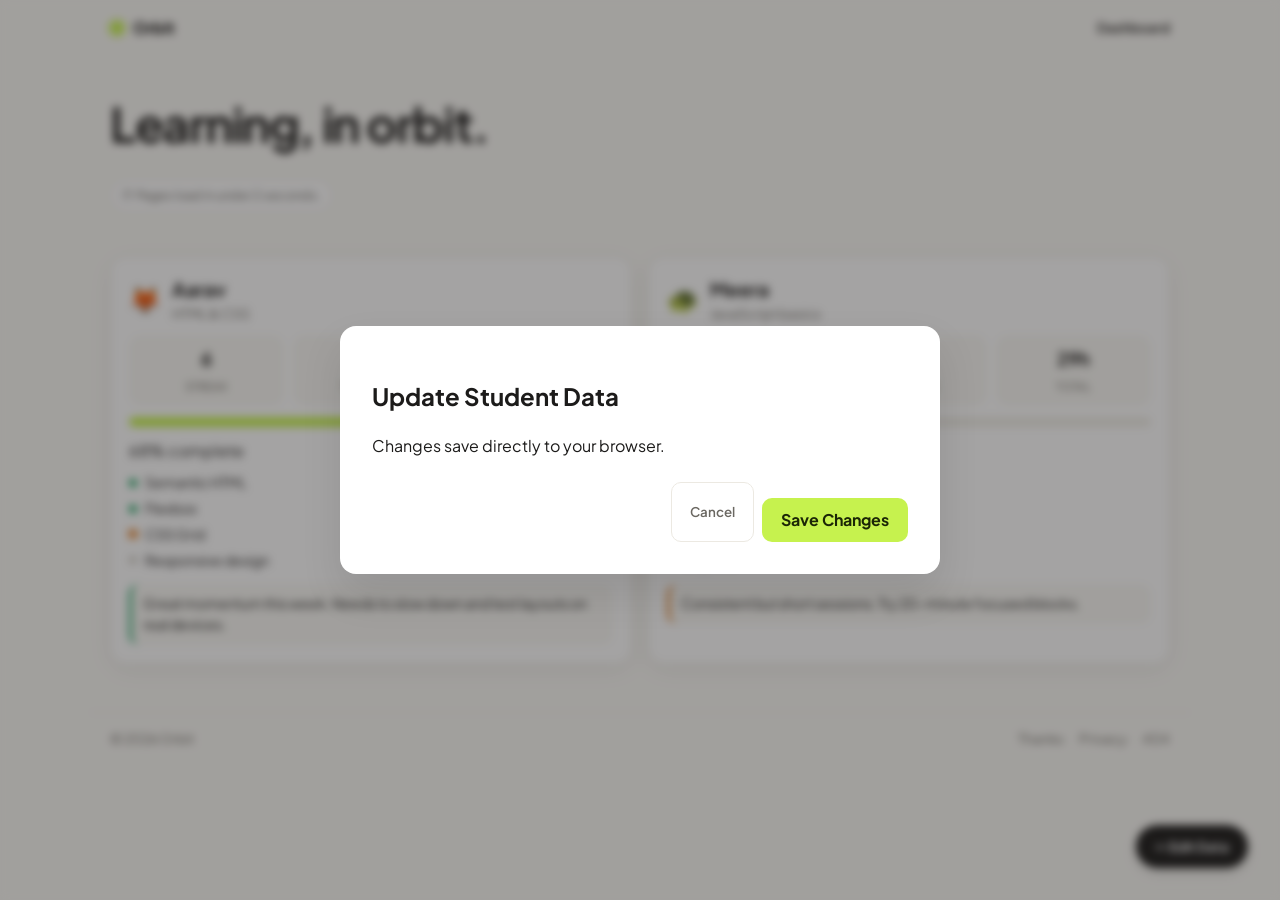
==== commit 0b4c6acc: "Rebuild: lightweight orbit dashboard with live data editor" ====
--- a/index.html
+++ b/index.html
@@ -3,12 +3,11 @@
   <head>
     <meta charset="utf-8" />
     <meta name="viewport" content="width=device-width, initial-scale=1" />
-    <title>Orbit — Learn & Build Together</title>
-    <meta
-      name="description"
-      content="A friendly learning dashboard to track student progress, time spent, and feedback."
+    <title>Orbit — Learning Platform</title>
+    <link
+      rel="icon"
+      href="data:image/svg+xml,<svg xmlns=%22http://www.w3.org/2000/svg%22 viewBox=%220 0 100 100%22><circle cx=%2250%22 cy=%2250%22 r=%2245%22 fill=%22%23c6f24e%22/></svg>"
     />
-    <link rel="icon" href="favicon.svg" type="image/svg+xml" />
     <link rel="preconnect" href="https://fonts.googleapis.com" />
     <link rel="preconnect" href="https://fonts.gstatic.com" crossorigin />
     <link
@@ -18,52 +17,75 @@
     <link rel="stylesheet" href="styles.css" />
   </head>
   <body>
-    <a class="skip" href="#main">Skip to content</a>
-
     <header class="topbar">
       <div class="brand">
-        <span class="orbit-dot" aria-hidden="true"></span>
+        <span class="orbit-dot"></span>
         <span>Orbit</span>
       </div>
-      <nav aria-label="Breadcrumb" class="crumbs">
-        <a href="index.html">Home</a>
-        <span aria-hidden="true">›</span>
-        <span aria-current="page">Dashboard</span>
-      </nav>
+      <nav class="crumbs" id="nav-crumbs"></nav>
     </header>
 
-    <main id="main">
+    <!-- MAIN DASHBOARD VIEW -->
+    <main id="view-dashboard">
       <section class="hero">
         <h1>Learning, in orbit.</h1>
-        <p class="promise" id="promise"></p>
+        <p class="promise">⏱ Pages load in under 2 seconds.</p>
       </section>
+      <section id="students" class="grid"></section>
+    </main>
 
-      <section id="students" class="grid" aria-label="Students"></section>
+    <!-- PRIVACY VIEW -->
+    <main id="view-privacy" class="page" hidden>
+      <h1>Privacy</h1>
+      <p>
+        Orbit is a private learning dashboard. No analytics, no trackers, no
+        cookies.
+      </p>
+      <p>
+        Student data lives entirely in your browser's local storage. You control
+        it.
+      </p>
+      <button class="btn" onclick="window.location.hash = ''">
+        Back to Dashboard
+      </button>
+    </main>
 
-      <section class="notes">
-        <h2>Notes for today</h2>
-        <p id="updated" class="muted"></p>
-      </section>
+    <!-- THANK YOU VIEW -->
+    <main id="view-thankyou" class="page" hidden>
+      <h1>Thank you! 🌱</h1>
+      <p>Your message reached us. We'll get back to you soon.</p>
+      <button class="btn" onclick="window.location.hash = ''">
+        Back to Dashboard
+      </button>
+    </main>
+
+    <!-- 404 VIEW -->
+    <main id="view-404" class="page" hidden>
+      <p style="font-size: 5rem; margin: 0">🛰️</p>
+      <h1>Lost in orbit</h1>
+      <p>That page drifted away. It happens to the best of us.</p>
+      <button class="btn" onclick="window.location.hash = ''">
+        Back to Dashboard
+      </button>
     </main>
 
     <footer class="foot">
       <span>© <span id="year"></span> Orbit</span>
       <span>
-        <a href="thank-you.html">Thanks</a> ·
-        <a href="privacy.html">Privacy</a> ·
-        <a href="404.html">404 demo</a>
+        <a href="#thankyou">Thanks</a> · <a href="#privacy">Privacy</a> ·
+        <a href="#404">404</a>
       </span>
     </footer>
 
-    <!-- THE NEW REAL-WORLD EDITOR BUTTON -->
+    <!-- EDIT BUTTON -->
     <button class="floating-edit" id="open-editor">✏️ Edit Data</button>
 
-    <!-- THE EDITOR MODAL -->
+    <!-- EDITOR MODAL -->
     <div id="editor-modal" class="modal-overlay" hidden>
       <div class="modal-content">
         <h2>Update Student Data</h2>
         <p class="muted" style="margin-bottom: 1rem">
-          Changes save directly to your browser. No code needed.
+          Changes save directly to your browser.
         </p>
         <div id="editor-forms"></div>
         <div class="modal-actions">
--- a/styles.css
+++ b/styles.css
@@ -1,4 +1,243 @@
-/* --- REAL WORLD EDITOR STYLES --- */
+:root {
+  --bg: #fbfaf6;
+  --card: #ffffff;
+  --ink: #1c1b1a;
+  --muted: #6b6862;
+  --line: #ece9e2;
+  --lime: #c6f24e;
+  --lime-ink: #1b2606;
+  --good: #0f9d58;
+  --watch: #e0791b;
+  --great: #5b5bd6;
+  --radius: 16px;
+  --shadow: 0 6px 24px rgba(28, 27, 26, 0.06);
+}
+* {
+  box-sizing: border-box;
+}
+html,
+body {
+  margin: 0;
+}
+body {
+  font-family: "Plus Jakarta Sans", system-ui, sans-serif;
+  background: var(--bg);
+  color: var(--ink);
+  line-height: 1.5;
+}
+a {
+  color: inherit;
+}
+
+.topbar {
+  display: flex;
+  justify-content: space-between;
+  align-items: center;
+  padding: 1rem 1.25rem;
+  max-width: 1100px;
+  margin: 0 auto;
+}
+.brand {
+  display: flex;
+  align-items: center;
+  gap: 0.55rem;
+  font-weight: 800;
+}
+.orbit-dot {
+  width: 14px;
+  height: 14px;
+  border-radius: 50%;
+  background: var(--lime);
+  box-shadow: 0 0 0 4px rgba(198, 242, 78, 0.25);
+}
+.crumbs {
+  font-size: 0.85rem;
+  color: var(--muted);
+}
+.crumbs a {
+  text-decoration: none;
+  margin-right: 0.5rem;
+}
+.crumbs a:hover {
+  color: var(--ink);
+}
+
+main {
+  max-width: 1100px;
+  margin: 0 auto;
+  padding: 0 1.25rem 3rem;
+}
+.hero {
+  padding: 2rem 0 1rem;
+}
+.hero h1 {
+  font-size: clamp(2rem, 5vw, 3rem);
+  letter-spacing: -0.03em;
+  margin: 0 0 0.4rem;
+}
+.promise {
+  display: inline-block;
+  font-size: 0.8rem;
+  color: var(--muted);
+  background: var(--card);
+  border: 1px solid var(--line);
+  padding: 0.35rem 0.65rem;
+  border-radius: 999px;
+}
+
+.grid {
+  display: grid;
+  gap: 1rem;
+  grid-template-columns: repeat(auto-fit, minmax(280px, 1fr));
+  margin-top: 1rem;
+}
+.card {
+  background: var(--card);
+  border: 1px solid var(--line);
+  border-radius: var(--radius);
+  padding: 1.1rem;
+  box-shadow: var(--shadow);
+}
+.card-head {
+  display: flex;
+  align-items: center;
+  gap: 0.7rem;
+  margin-bottom: 0.6rem;
+}
+.avatar {
+  font-size: 1.6rem;
+}
+.student-name {
+  font-weight: 700;
+  margin: 0;
+  font-size: 1.2rem;
+}
+.focus {
+  color: var(--muted);
+  font-size: 0.85rem;
+  margin: 0;
+}
+
+.stats {
+  display: grid;
+  grid-template-columns: repeat(3, 1fr);
+  gap: 0.6rem;
+  margin: 0.7rem 0;
+}
+.stat {
+  background: #faf9f5;
+  border-radius: 12px;
+  padding: 0.6rem;
+  text-align: center;
+}
+.stat b {
+  display: block;
+  font-size: 1.15rem;
+}
+.stat span {
+  font-size: 0.72rem;
+  color: var(--muted);
+  text-transform: uppercase;
+}
+
+.bar {
+  height: 10px;
+  background: #f0eee7;
+  border-radius: 999px;
+  overflow: hidden;
+  margin: 0.3rem 0 0.7rem;
+}
+.bar > i {
+  display: block;
+  height: 100%;
+  background: var(--lime);
+  border-radius: 999px;
+  transition: width 0.4s;
+}
+
+.lessons {
+  list-style: none;
+  padding: 0;
+  margin: 0.4rem 0 0.8rem;
+  display: grid;
+  gap: 0.3rem;
+}
+.lessons li {
+  display: flex;
+  align-items: center;
+  gap: 0.5rem;
+  font-size: 0.88rem;
+}
+.dot {
+  width: 8px;
+  height: 8px;
+  border-radius: 50%;
+  flex: 0 0 auto;
+}
+.dot.done {
+  background: var(--good);
+}
+.dot.active {
+  background: var(--watch);
+  box-shadow: 0 0 0 3px rgba(224, 121, 27, 0.18);
+}
+.dot.todo {
+  background: #cfccc4;
+}
+
+.feedback {
+  font-size: 0.88rem;
+  margin: 0;
+  padding: 0.6rem 0.7rem;
+  border-radius: 10px;
+  background: #faf9f5;
+  border-left: 3px solid var(--muted);
+}
+.feedback.good {
+  border-color: var(--good);
+}
+.feedback.watch {
+  border-color: var(--watch);
+}
+
+.foot {
+  max-width: 1100px;
+  margin: 0 auto;
+  padding: 1rem 1.25rem;
+  display: flex;
+  justify-content: space-between;
+  color: var(--muted);
+  font-size: 0.85rem;
+  border-top: 1px solid var(--line);
+}
+.foot a {
+  text-decoration: none;
+  margin-left: 0.5rem;
+}
+.foot a:hover {
+  color: var(--ink);
+}
+
+.page {
+  text-align: center;
+  padding-top: 4rem;
+}
+.btn {
+  background: var(--lime);
+  color: var(--lime-ink);
+  padding: 0.7rem 1.2rem;
+  border-radius: 10px;
+  border: none;
+  font-weight: 700;
+  cursor: pointer;
+  font-family: inherit;
+  font-size: 1rem;
+  margin-top: 1rem;
+  text-decoration: none;
+  display: inline-block;
+}
+
+/* EDITOR STYLES */
 .floating-edit {
   position: fixed;
   bottom: 2rem;
@@ -12,19 +251,11 @@
   font-weight: 700;
   cursor: pointer;
   box-shadow: 0 4px 12px rgba(0, 0, 0, 0.15);
-  transition: transform 0.2s;
   z-index: 100;
 }
-.floating-edit:hover {
-  transform: scale(1.05);
-}
-
 .modal-overlay {
   position: fixed;
-  top: 0;
-  left: 0;
-  width: 100%;
-  height: 100%;
+  inset: 0;
   background: rgba(28, 27, 26, 0.4);
   backdrop-filter: blur(4px);
   display: flex;
@@ -65,16 +296,18 @@
 .edit-group input,
 .edit-group textarea {
   width: 100%;
-  padding: 0.5rem;
+  padding: 0.6rem;
   margin-top: 0.3rem;
   border: 1px solid var(--line);
   border-radius: 8px;
   font-family: inherit;
   font-size: 0.9rem;
+  background: #fff;
+  color: var(--ink);
 }
 .edit-group textarea {
   resize: vertical;
-  min-height: 60px;
+  min-height: 80px;
 }
 .modal-actions {
   display: flex;
@@ -88,7 +321,7 @@
   padding: 0.7rem 1.1rem;
   border-radius: 10px;
   cursor: pointer;
+  font-weight: 600;
+  color: var(--muted);
   font-family: inherit;
-  font-weight: 600;
-  color: var(--muted);
-}
+}
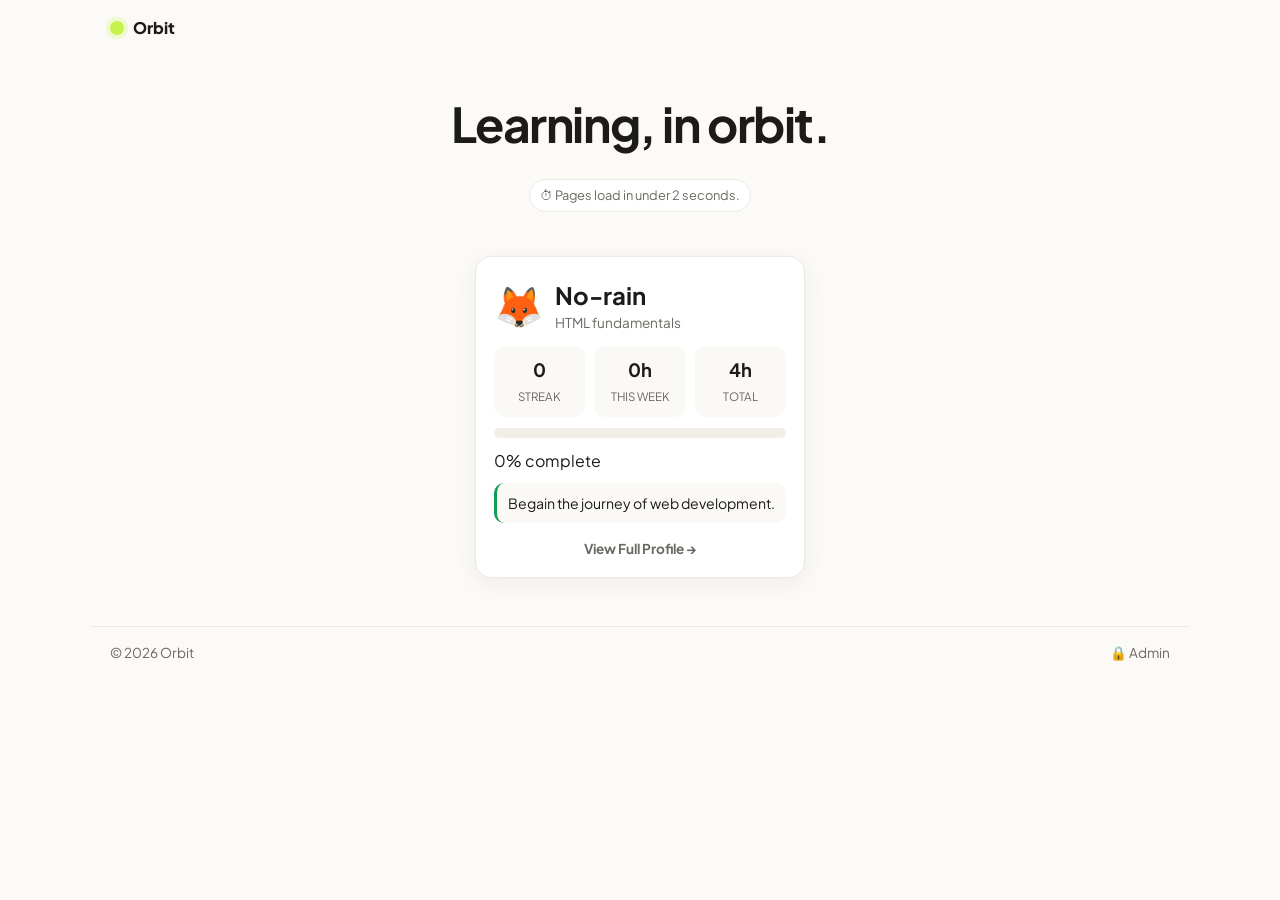
==== commit 6b0ecf73: "Final Orbit build: single student, secure edit mode" ====
--- a/index.html
+++ b/index.html
@@ -8,8 +8,6 @@
       rel="icon"
       href="data:image/svg+xml,<svg xmlns=%22http://www.w3.org/2000/svg%22 viewBox=%220 0 100 100%22><circle cx=%2250%22 cy=%2250%22 r=%2245%22 fill=%22%23c6f24e%22/></svg>"
     />
-    <link rel="preconnect" href="https://fonts.googleapis.com" />
-    <link rel="preconnect" href="https://fonts.gstatic.com" crossorigin />
     <link
       href="https://fonts.googleapis.com/css2?family=Plus+Jakarta+Sans:wght@400;600;700;800&display=swap"
       rel="stylesheet"
@@ -19,83 +17,129 @@
   <body>
     <header class="topbar">
       <div class="brand">
-        <span class="orbit-dot"></span>
-        <span>Orbit</span>
+        <a
+          href="#"
+          style="
+            display: flex;
+            align-items: center;
+            gap: 0.55rem;
+            text-decoration: none;
+          "
+        >
+          <span class="orbit-dot"></span><span>Orbit</span>
+        </a>
       </div>
       <nav class="crumbs" id="nav-crumbs"></nav>
     </header>
 
-    <!-- MAIN DASHBOARD VIEW -->
+    <!-- MAIN VIEW: Just the student card -->
     <main id="view-dashboard">
       <section class="hero">
         <h1>Learning, in orbit.</h1>
         <p class="promise">⏱ Pages load in under 2 seconds.</p>
       </section>
-      <section id="students" class="grid"></section>
+      <section id="student-container" class="grid"></section>
     </main>
 
-    <!-- PRIVACY VIEW -->
-    <main id="view-privacy" class="page" hidden>
-      <h1>Privacy</h1>
-      <p>
-        Orbit is a private learning dashboard. No analytics, no trackers, no
-        cookies.
-      </p>
-      <p>
-        Student data lives entirely in your browser's local storage. You control
-        it.
-      </p>
-      <button class="btn" onclick="window.location.hash = ''">
-        Back to Dashboard
-      </button>
+    <!-- PROFILE VIEW: Full dashboard for the student -->
+    <main
+      id="view-profile"
+      class="page"
+      hidden
+      style="text-align: left; max-width: 800px"
+    >
+      <a
+        href="#"
+        style="
+          font-size: 0.9rem;
+          color: var(--muted);
+          text-decoration: none;
+          margin-bottom: 1rem;
+          display: block;
+        "
+        >← Back to Home</a
+      >
+      <div id="profile-header" style="margin-bottom: 2rem"></div>
+      <div class="grid">
+        <div class="card">
+          <h3>Current Focus</h3>
+          <p
+            id="p-focus"
+            style="font-size: 1.2rem; font-weight: bold; margin-top: 0.5rem"
+          ></p>
+        </div>
+        <div class="card">
+          <h3>Overall Progress</h3>
+          <div class="bar" style="margin-top: 1rem"><i id="p-bar"></i></div>
+          <p
+            id="p-progress"
+            class="muted"
+            style="margin-top: 0.5rem; font-weight: bold"
+          ></p>
+        </div>
+      </div>
     </main>
 
-    <!-- THANK YOU VIEW -->
-    <main id="view-thankyou" class="page" hidden>
-      <h1>Thank you! 🌱</h1>
-      <p>Your message reached us. We'll get back to you soon.</p>
-      <button class="btn" onclick="window.location.hash = ''">
-        Back to Dashboard
-      </button>
+    <!-- SECRET LOGIN VIEW -->
+    <main id="view-login" class="page" hidden>
+      <h1>🔒 Secret Login</h1>
+      <p>Enter your GitHub Token to unlock editing and permanent saving.</p>
+      <input
+        type="password"
+        id="token-input"
+        placeholder="ghp_..."
+        style="
+          width: 100%;
+          max-width: 400px;
+          padding: 1rem;
+          margin: 1rem 0;
+          border: 1px solid var(--line);
+          border-radius: 8px;
+          font-size: 1rem;
+        "
+      />
+      <div>
+        <button class="btn" id="save-token">Unlock</button>
+        <button class="btn-outline" onclick="window.location.hash = ''">
+          Cancel
+        </button>
+      </div>
     </main>
 
-    <!-- 404 VIEW -->
-    <main id="view-404" class="page" hidden>
-      <p style="font-size: 5rem; margin: 0">🛰️</p>
-      <h1>Lost in orbit</h1>
-      <p>That page drifted away. It happens to the best of us.</p>
-      <button class="btn" onclick="window.location.hash = ''">
-        Back to Dashboard
-      </button>
+    <!-- EDITOR VIEW -->
+    <main
+      id="view-edit"
+      class="page"
+      hidden
+      style="text-align: left; max-width: 800px"
+    >
+      <h1>Update Progress</h1>
+      <div id="editor-form"></div>
+      <div style="margin-top: 2rem; display: flex; gap: 1rem">
+        <button class="btn" id="save-editor">Save Permanently</button>
+        <button class="btn-outline" onclick="window.location.hash = ''">
+          Cancel
+        </button>
+      </div>
     </main>
 
     <footer class="foot">
       <span>© <span id="year"></span> Orbit</span>
       <span>
-        <a href="#thankyou">Thanks</a> · <a href="#privacy">Privacy</a> ·
-        <a href="#404">404</a>
+        <a href="#login" title="Admin Login">🔒 Admin</a>
       </span>
     </footer>
 
-    <!-- EDIT BUTTON -->
-    <button class="floating-edit" id="open-editor">✏️ Edit Data</button>
+    <a
+      href="#edit"
+      id="floating-edit"
+      class="floating-edit"
+      style="text-decoration: none"
+      hidden
+      >✏️ Edit Data</a
+    >
 
-    <!-- EDITOR MODAL -->
-    <div id="editor-modal" class="modal-overlay" hidden>
-      <div class="modal-content">
-        <h2>Update Student Data</h2>
-        <p class="muted" style="margin-bottom: 1rem">
-          Changes save directly to your browser.
-        </p>
-        <div id="editor-forms"></div>
-        <div class="modal-actions">
-          <button class="btn-outline" id="close-editor">Cancel</button>
-          <button class="btn" id="save-editor">Save Changes</button>
-        </div>
-      </div>
-    </div>
-
-    <script src="data.js"></script>
-    <script src="app.js"></script>
+    <script src="data.js?v=4"></script>
+    <script src="app.js?v=4"></script>
   </body>
 </html>
--- a/styles.css
+++ b/styles.css
@@ -8,7 +8,6 @@
   --lime-ink: #1b2606;
   --good: #0f9d58;
   --watch: #e0791b;
-  --great: #5b5bd6;
   --radius: 16px;
   --shadow: 0 6px 24px rgba(28, 27, 26, 0.06);
 }
@@ -28,7 +27,6 @@
 a {
   color: inherit;
 }
-
 .topbar {
   display: flex;
   justify-content: space-between;
@@ -42,6 +40,7 @@
   align-items: center;
   gap: 0.55rem;
   font-weight: 800;
+  color: var(--ink);
 }
 .orbit-dot {
   width: 14px;
@@ -61,7 +60,6 @@
 .crumbs a:hover {
   color: var(--ink);
 }
-
 main {
   max-width: 1100px;
   margin: 0 auto;
@@ -69,6 +67,7 @@
 }
 .hero {
   padding: 2rem 0 1rem;
+  text-align: center;
 }
 .hero h1 {
   font-size: clamp(2rem, 5vw, 3rem);
@@ -84,7 +83,6 @@
   padding: 0.35rem 0.65rem;
   border-radius: 999px;
 }
-
 .grid {
   display: grid;
   gap: 1rem;
@@ -117,7 +115,6 @@
   font-size: 0.85rem;
   margin: 0;
 }
-
 .stats {
   display: grid;
   grid-template-columns: repeat(3, 1fr);
@@ -139,7 +136,6 @@
   color: var(--muted);
   text-transform: uppercase;
 }
-
 .bar {
   height: 10px;
   background: #f0eee7;
@@ -154,37 +150,6 @@
   border-radius: 999px;
   transition: width 0.4s;
 }
-
-.lessons {
-  list-style: none;
-  padding: 0;
-  margin: 0.4rem 0 0.8rem;
-  display: grid;
-  gap: 0.3rem;
-}
-.lessons li {
-  display: flex;
-  align-items: center;
-  gap: 0.5rem;
-  font-size: 0.88rem;
-}
-.dot {
-  width: 8px;
-  height: 8px;
-  border-radius: 50%;
-  flex: 0 0 auto;
-}
-.dot.done {
-  background: var(--good);
-}
-.dot.active {
-  background: var(--watch);
-  box-shadow: 0 0 0 3px rgba(224, 121, 27, 0.18);
-}
-.dot.todo {
-  background: #cfccc4;
-}
-
 .feedback {
   font-size: 0.88rem;
   margin: 0;
@@ -199,7 +164,6 @@
 .feedback.watch {
   border-color: var(--watch);
 }
-
 .foot {
   max-width: 1100px;
   margin: 0 auto;
@@ -217,7 +181,6 @@
 .foot a:hover {
   color: var(--ink);
 }
-
 .page {
   text-align: center;
   padding-top: 4rem;
@@ -232,12 +195,19 @@
   cursor: pointer;
   font-family: inherit;
   font-size: 1rem;
-  margin-top: 1rem;
   text-decoration: none;
   display: inline-block;
 }
-
-/* EDITOR STYLES */
+.btn-outline {
+  background: transparent;
+  border: 1px solid var(--line);
+  padding: 0.7rem 1.1rem;
+  border-radius: 10px;
+  cursor: pointer;
+  font-weight: 600;
+  color: var(--muted);
+  font-family: inherit;
+}
 .floating-edit {
   position: fixed;
   bottom: 2rem;
@@ -249,39 +219,15 @@
   border-radius: 999px;
   font-family: inherit;
   font-weight: 700;
-  cursor: pointer;
   box-shadow: 0 4px 12px rgba(0, 0, 0, 0.15);
   z-index: 100;
 }
-.modal-overlay {
-  position: fixed;
-  inset: 0;
-  background: rgba(28, 27, 26, 0.4);
-  backdrop-filter: blur(4px);
-  display: flex;
-  align-items: center;
-  justify-content: center;
-  z-index: 1000;
-}
-.modal-content {
+.edit-group {
   background: var(--card);
-  padding: 2rem;
-  border-radius: var(--radius);
-  width: 100%;
-  max-width: 600px;
-  max-height: 90vh;
-  overflow-y: auto;
-  box-shadow: 0 20px 40px rgba(0, 0, 0, 0.1);
-}
-.edit-group {
-  background: #faf9f5;
-  padding: 1rem;
+  border: 1px solid var(--line);
+  padding: 1.5rem;
   border-radius: 12px;
-  margin-bottom: 1rem;
-}
-.edit-group h3 {
-  margin: 0 0 1rem;
-  font-size: 1.1rem;
+  box-shadow: var(--shadow);
 }
 .edit-row {
   display: flex;
@@ -296,32 +242,17 @@
 .edit-group input,
 .edit-group textarea {
   width: 100%;
-  padding: 0.6rem;
+  padding: 0.8rem;
   margin-top: 0.3rem;
   border: 1px solid var(--line);
   border-radius: 8px;
   font-family: inherit;
-  font-size: 0.9rem;
+  font-size: 1rem;
   background: #fff;
   color: var(--ink);
+  margin-bottom: 1rem;
 }
 .edit-group textarea {
   resize: vertical;
   min-height: 80px;
 }
-.modal-actions {
-  display: flex;
-  justify-content: flex-end;
-  gap: 0.5rem;
-  margin-top: 1.5rem;
-}
-.btn-outline {
-  background: transparent;
-  border: 1px solid var(--line);
-  padding: 0.7rem 1.1rem;
-  border-radius: 10px;
-  cursor: pointer;
-  font-weight: 600;
-  color: var(--muted);
-  font-family: inherit;
-}
